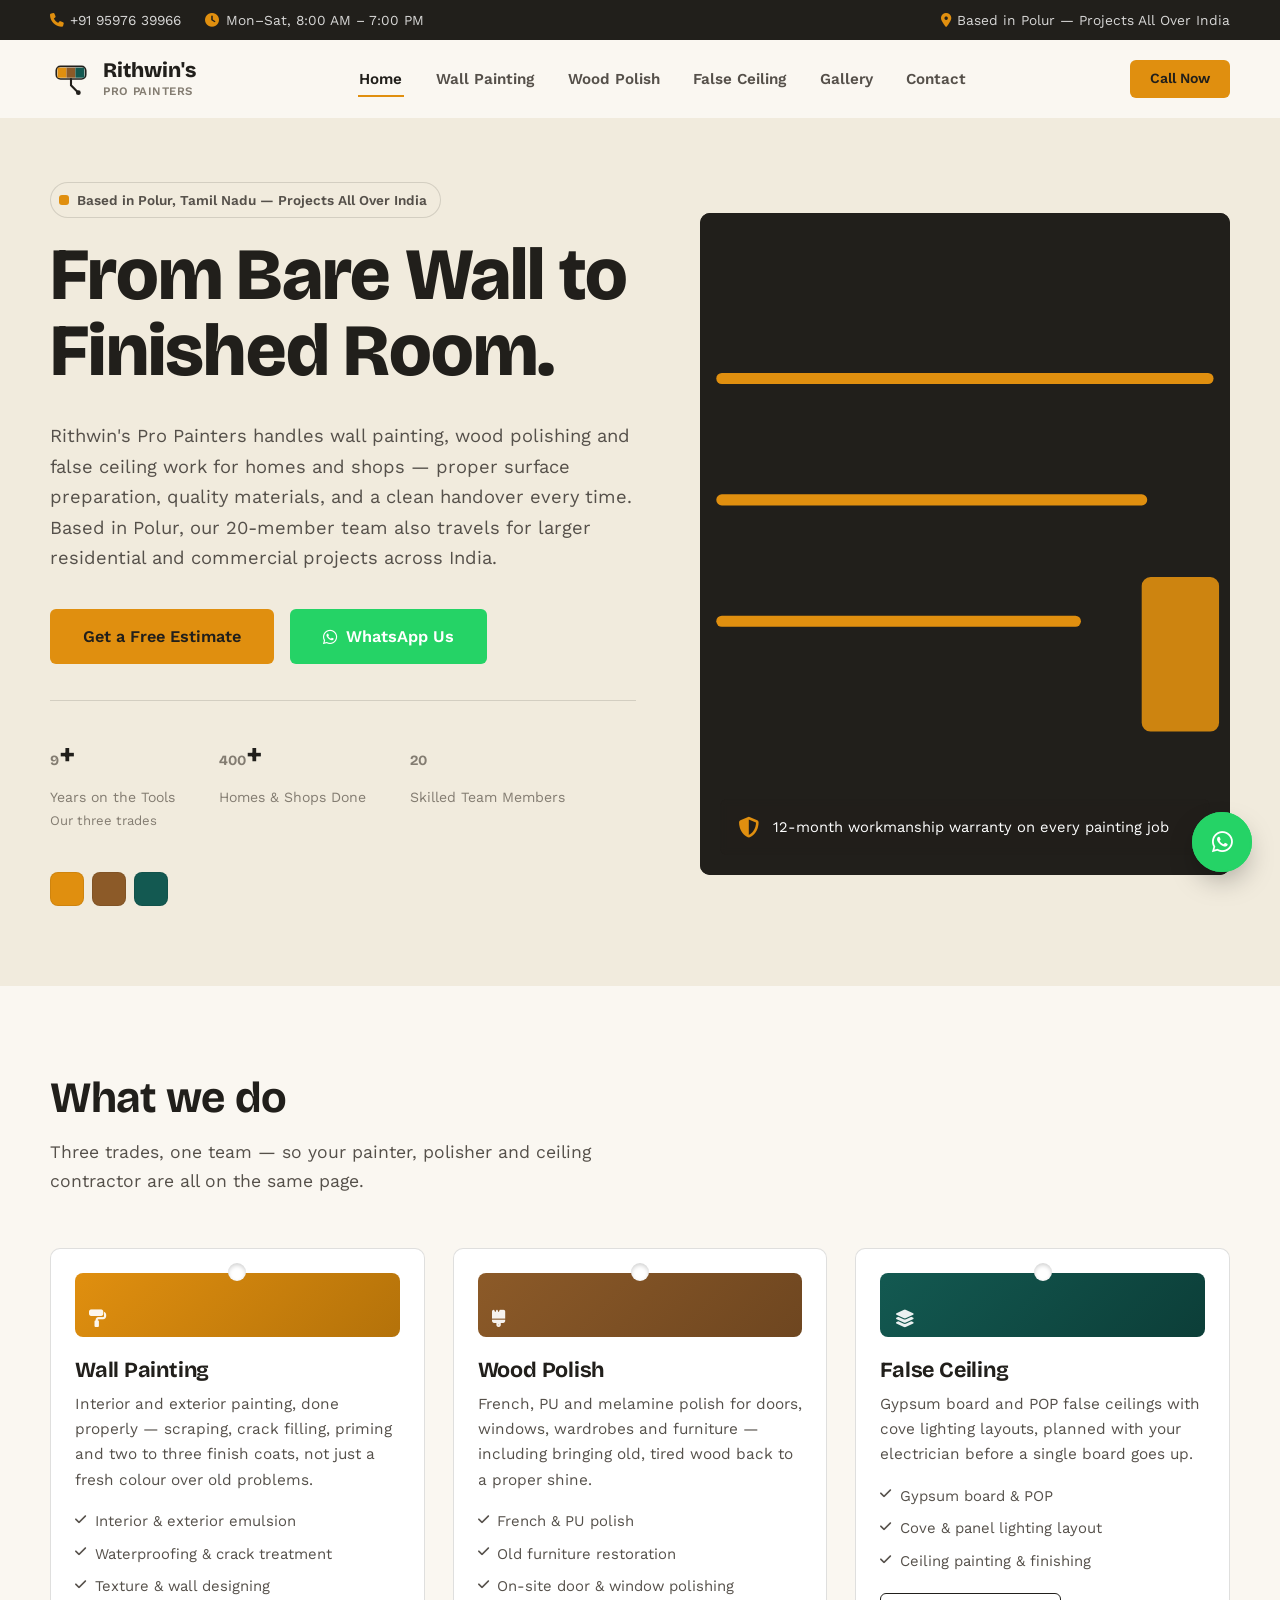
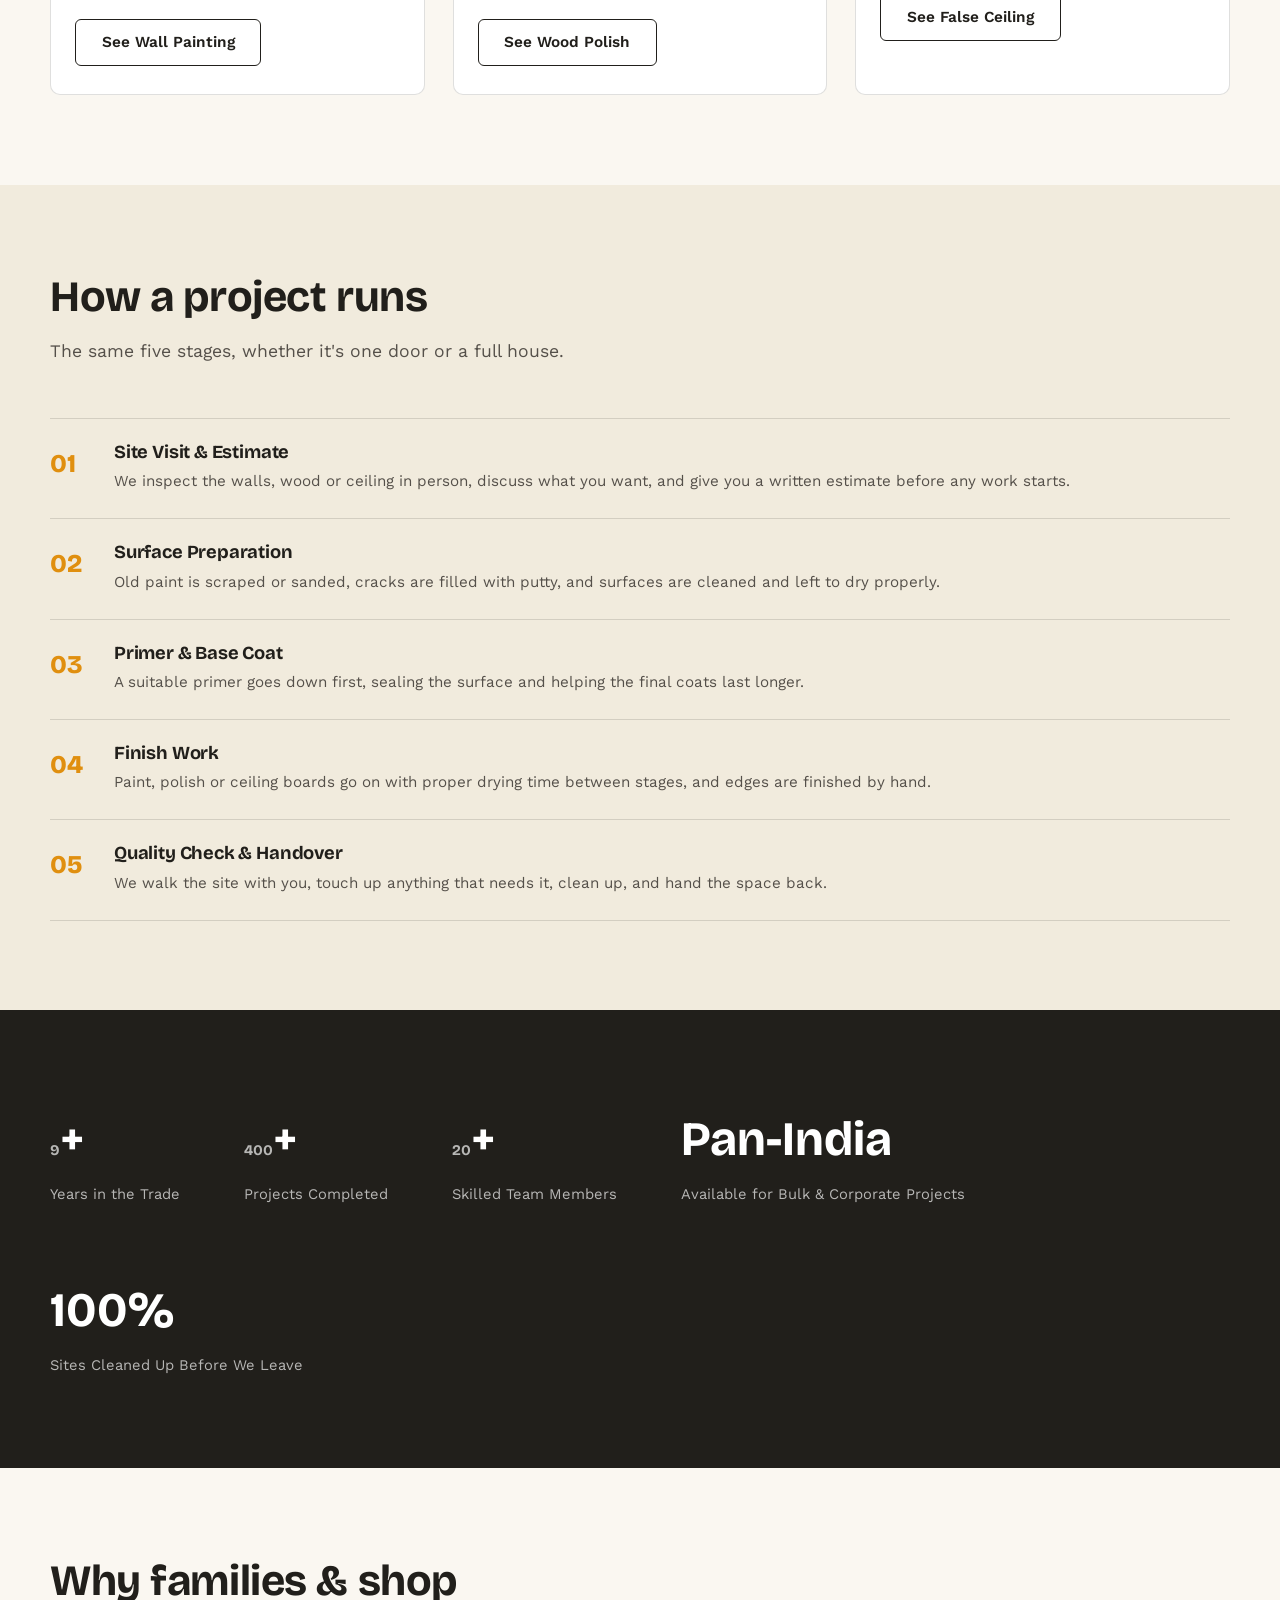
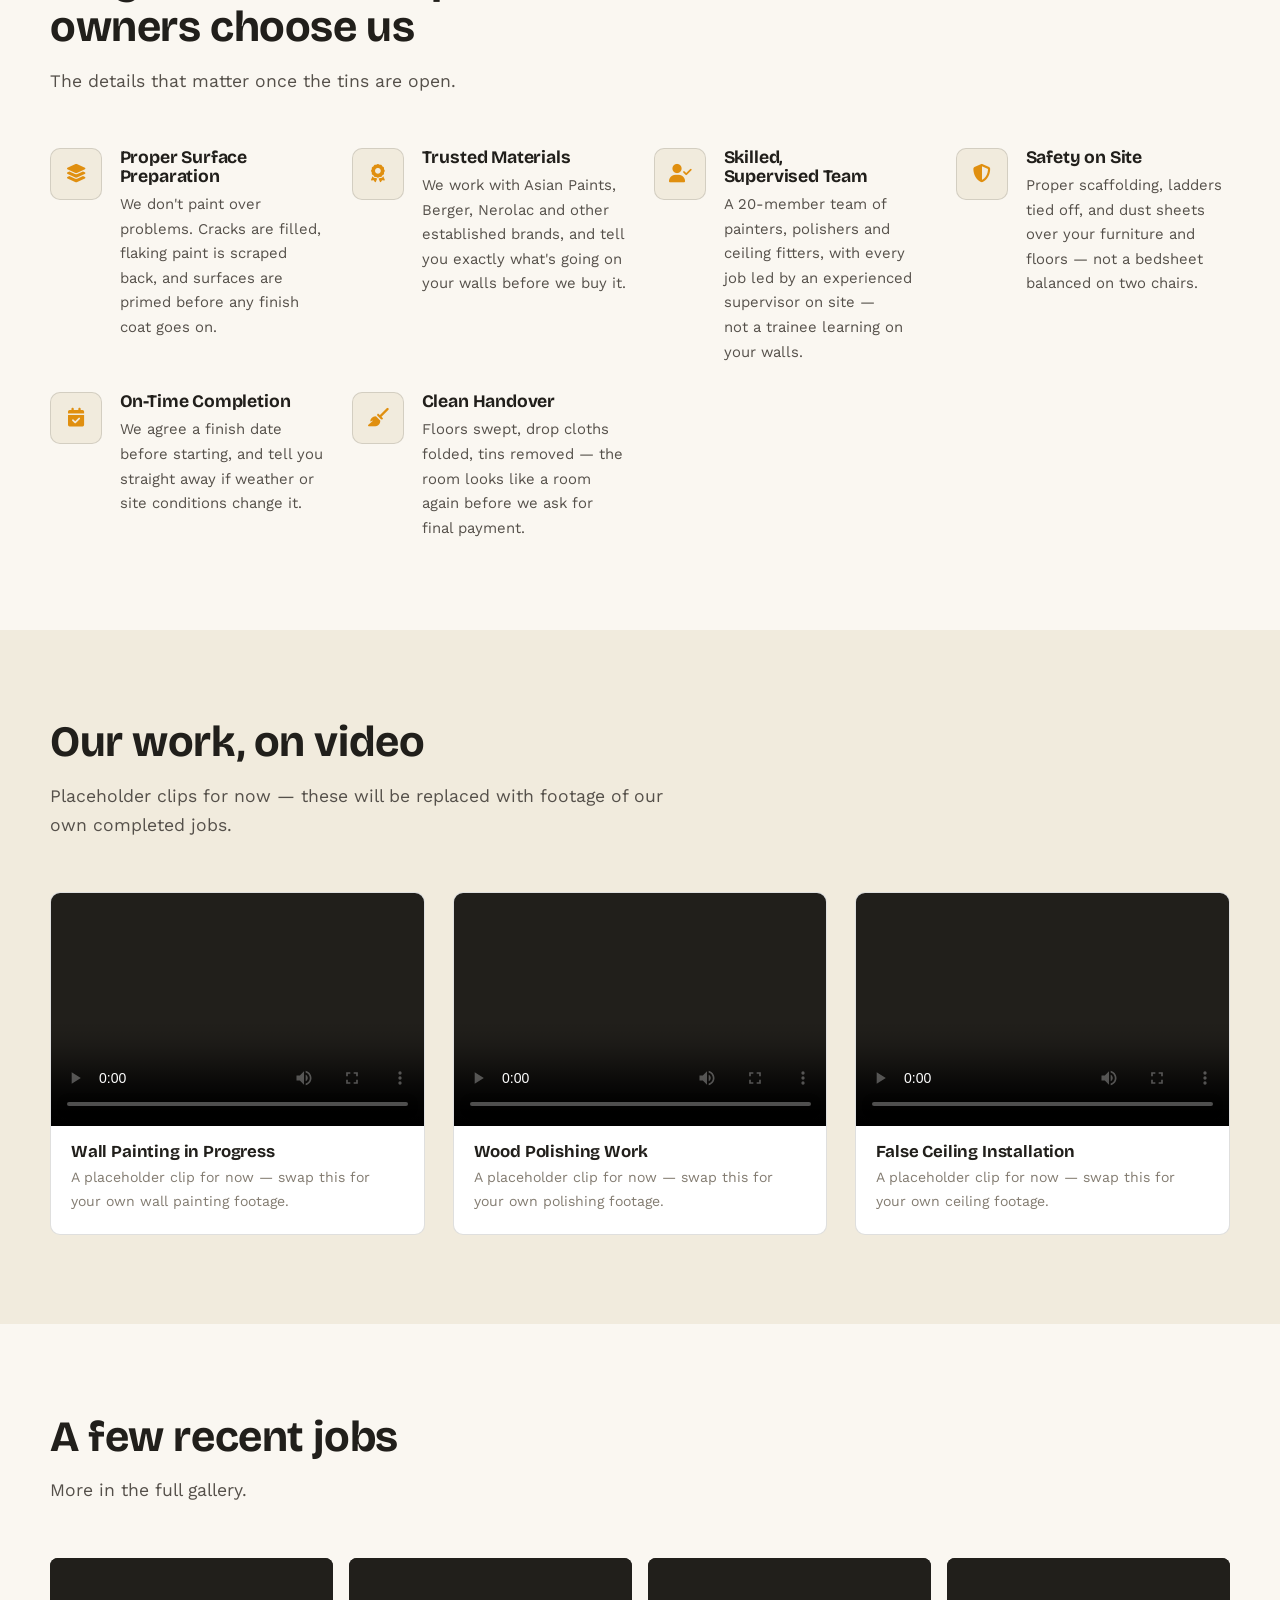
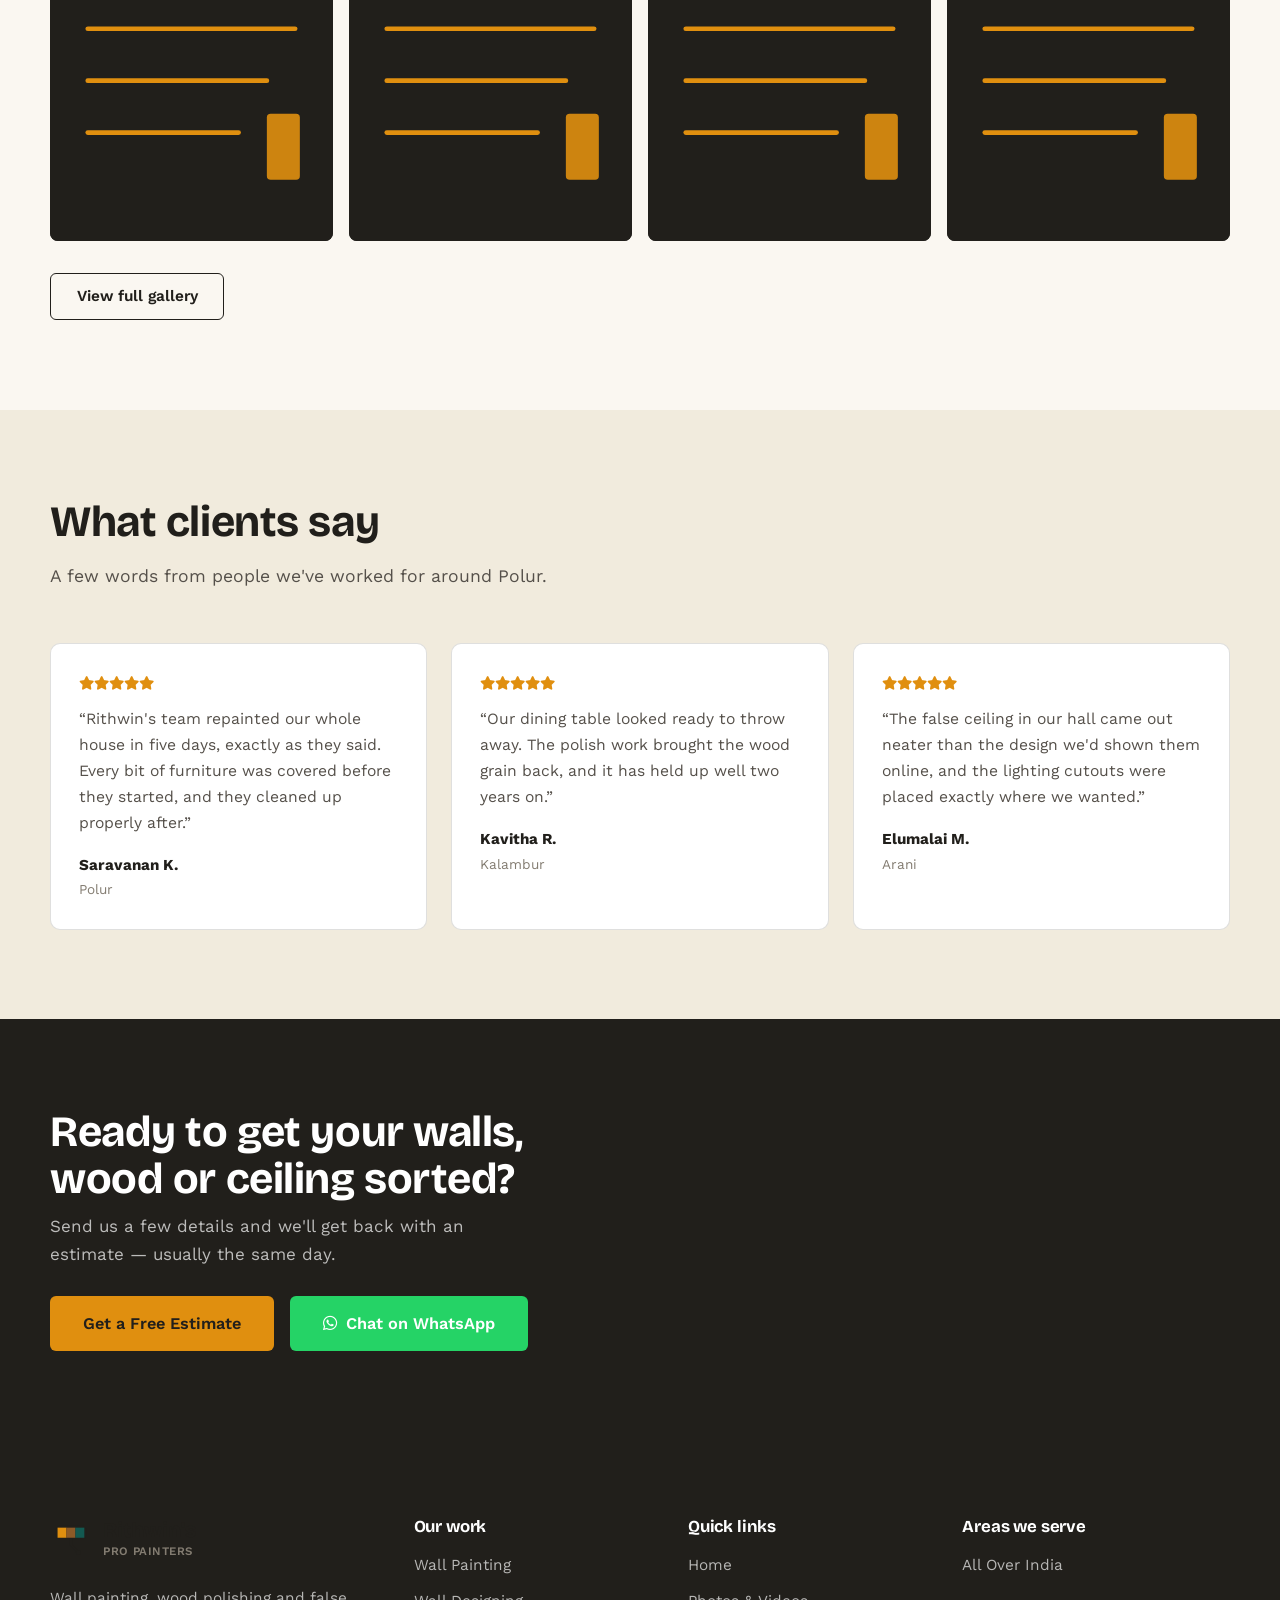
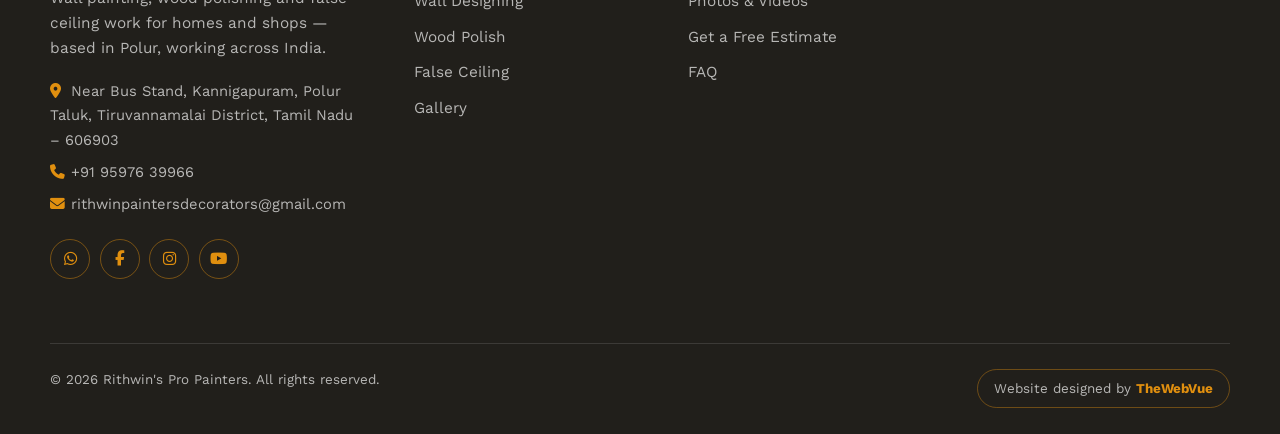
==== index.html @ fd0a6bd3 "Update index.html" ====
<!DOCTYPE html>
<html lang="en">
<head>
  <meta charset="UTF-8">
  <meta name="viewport" content="width=device-width, initial-scale=1">
  <title>Rithwin's Pro Painters | Wall Painting, Wood Polish &amp; False Ceiling</title>
  <meta name="description" content="Rithwin's Pro Painters handles wall painting, wood polishing and false ceiling work for homes and shops. Based in Polur, Tamil Nadu, with a 20-member team serving clients across India.">
  <meta name="theme-color" content="#211F1B">
  <script>(function(){try{if(sessionStorage.getItem('rppIntroPlayed')){document.documentElement.className+=' intro-skip';}}catch(e){}})();</script>
  <noscript><style>.intro-overlay{display:none!important}</style></noscript>

  <link rel="preconnect" href="https://fonts.googleapis.com">
  <link rel="preconnect" href="https://fonts.gstatic.com" crossorigin>
  <link rel="preconnect" href="https://images.unsplash.com" crossorigin>
  <link href="https://fonts.googleapis.com/css2?family=Bricolage+Grotesque:opsz,wght@12..96,400..800&family=Work+Sans:wght@400;500;600;700&display=swap" rel="stylesheet">
  <link rel="stylesheet" href="https://cdnjs.cloudflare.com/ajax/libs/font-awesome/6.5.1/css/all.min.css" crossorigin="anonymous" referrerpolicy="no-referrer">
  <link rel="stylesheet" href="style.css">
</head>
<body>
  <a class="skip-link" href="#main">Skip to content</a>

  <div class="intro-overlay" id="intro-overlay" role="presentation" aria-hidden="true">
    <button type="button" class="intro-skip-btn" id="intro-skip">Skip</button>

    <svg width="0" height="0" style="position:absolute" aria-hidden="true" focusable="false">
      <defs>
        <filter id="intro-goo">
          <feGaussianBlur in="SourceGraphic" stdDeviation="9" result="blur"/>
          <feColorMatrix in="blur" mode="matrix" values="1 0 0 0 0  0 1 0 0 0  0 0 1 0 0  0 0 0 22 -9" result="goo"/>
          <feComposite in="SourceGraphic" in2="goo" operator="atop"/>
        </filter>
      </defs>
    </svg>

    <div class="intro-stage">
      <svg class="intro-bucket" viewBox="0 0 200 220" aria-hidden="true">
        <defs>
          <linearGradient id="canGrad" x1="0" y1="0" x2="1" y2="0">
            <stop offset="0%" stop-color="#cfc7b4"/>
            <stop offset="14%" stop-color="#f6f1e4"/>
            <stop offset="38%" stop-color="#fffdf8"/>
            <stop offset="66%" stop-color="#eae3d1"/>
            <stop offset="100%" stop-color="#b9b096"/>
          </linearGradient>
          <linearGradient id="rimGrad" x1="0" y1="0" x2="0" y2="1">
            <stop offset="0%" stop-color="#fffdf8"/>
            <stop offset="100%" stop-color="#c7bea8"/>
          </linearGradient>
          <linearGradient id="bandGrad" x1="0" y1="0" x2="1" y2="0">
            <stop offset="0%" stop-color="#E08F0F"/>
            <stop offset="50%" stop-color="#8C5A28"/>
            <stop offset="100%" stop-color="#135951"/>
          </linearGradient>
        </defs>

        <ellipse class="intro-bucket-shadow" cx="100" cy="207" rx="60" ry="11" fill="rgba(20,18,14,.28)"/>

        <g class="intro-bucket-body">
          <!-- cylindrical can body -->
          <path d="M44,88 C44,84 44,82 44,80 L44,190 C44,197 68,202 100,202 C132,202 156,197 156,190 L156,80 C156,82 156,84 156,88 Z"
                fill="url(#canGrad)" stroke="#1a170f" stroke-width="4.5" stroke-linejoin="round"/>
          <!-- base ellipse for a touch of 3D at the foot -->
          <path d="M44,186 C44,193 68,198 100,198 C132,198 156,193 156,186" fill="none" stroke="#1a170f" stroke-width="2" opacity=".35"/>
          <!-- glossy highlight streak -->
          <path d="M64,96 C58,130 58,160 66,192" fill="none" stroke="rgba(255,255,255,.55)" stroke-width="10" stroke-linecap="round"/>
          <path d="M148,98 C153,132 152,160 145,190" fill="none" stroke="rgba(20,18,14,.10)" stroke-width="11" stroke-linecap="round"/>
          <!-- rim -->
          <ellipse cx="100" cy="80" rx="58" ry="15" fill="url(#rimGrad)" stroke="#1a170f" stroke-width="4.5"/>
          <!-- wire bail handle -->
          <path d="M56,74 C56,30 144,30 144,74" fill="none" stroke="#1a170f" stroke-width="4.5" stroke-linecap="round"/>
          <circle cx="56" cy="74" r="6" fill="#1a170f"/>
          <circle cx="144" cy="74" r="6" fill="#1a170f"/>
          <!-- open top with visible (mixed) paint pool -->
          <ellipse cx="100" cy="78" rx="47" ry="10.5" fill="#1c1811"/>
          <ellipse cx="100" cy="77" rx="41" ry="8.5" fill="url(#bandGrad)"/>
          <ellipse cx="86" cy="74" rx="12" ry="3" fill="rgba(255,255,255,.30)"/>
          <!-- small permanent drips already clinging to the rim, like a can that's just been used -->
          <path d="M78,90 C75,99 72,108 78,115 C84,108 81,99 78,90 Z" fill="#E08F0F" stroke="#1a170f" stroke-width="2"/>
          <path d="M129,92 C126,100 124,107 129,113 C134,107 132,100 129,92 Z" fill="#8C5A28" stroke="#1a170f" stroke-width="2"/>
        </g>
      </svg>

      <span class="intro-stream intro-stream-1" aria-hidden="true"></span>
      <span class="intro-stream intro-stream-2" aria-hidden="true"></span>
      <span class="intro-stream intro-stream-3" aria-hidden="true"></span>
    </div>

    <div class="intro-splash" aria-hidden="true">
      <span class="intro-blob intro-blob-paint"></span>
      <span class="intro-blob intro-blob-wood"></span>
      <span class="intro-blob intro-blob-ceil"></span>
    </div>

    <div class="intro-reveal" aria-hidden="true">
      <span class="intro-brand">Rithwin's Pro Painters</span>
    </div>
  </div>

  <div class="topbar">
    <div class="container topbar-inner">
      <div class="topbar-links">
        <a href="tel:+919597639966"><i class="fa-solid fa-phone" aria-hidden="true"></i>+91 95976 39966</a>
        <span><i class="fa-solid fa-clock" aria-hidden="true"></i>Mon–Sat, 8:00 AM – 7:00 PM</span>
      </div>
      <span><i class="fa-solid fa-location-dot" aria-hidden="true"></i>Based in Polur — Projects All Over India</span>
    </div>
  </div>

  <header class="site-header" id="header">
    <div class="container nav-inner">
      <a href="index.html" class="brand" aria-label="Rithwin's Pro Painters, home">
        <svg class="brand-mark" viewBox="0 0 40 40" fill="none" aria-hidden="true">
          <rect x="6" y="8" width="28" height="12" rx="4" fill="none" stroke="#211F1B" stroke-width="1.6"/>
          <rect x="7.2" y="9.2" width="8.5" height="9.6" fill="#E08F0F"/>
          <rect x="15.7" y="9.2" width="8.5" height="9.6" fill="#8C5A28"/>
          <rect x="24.2" y="9.2" width="8.5" height="9.6" fill="#135951"/>
          <path d="M20 20 L20 26 L27 33" stroke="#211F1B" stroke-width="2" stroke-linecap="round" fill="none"/>
          <circle cx="27" cy="33" r="2.3" fill="#211F1B"/>
        </svg>
        <span class="brand-text">
          <span class="brand-name">Rithwin's</span>
          <span class="brand-sub">PRO PAINTERS</span>
        </span>
      </a>

      <nav class="nav-menu" id="nav-menu" aria-label="Primary">
        <ul class="nav-links">
          <li><a class="nav-link is-active" href="index.html" aria-current="page">Home</a></li>
          <li><a class="nav-link" href="wall-painting.html">Wall Painting</a></li>
          <li><a class="nav-link" href="wood-polish.html">Wood Polish</a></li>
          <li><a class="nav-link" href="false-ceiling.html">False Ceiling</a></li>
          <li><a class="nav-link" href="gallery.html">Gallery</a></li>
          <li><a class="nav-link" href="contact.html">Contact</a></li>
        </ul>
        <a href="tel:+919597639966" class="btn btn-ochre nav-cta-mobile">Call Now</a>
      </nav>

      <div class="nav-actions">
        <a href="tel:+919597639966" class="btn btn-ochre btn-sm nav-cta">Call Now</a>
        <button class="nav-toggle" id="nav-toggle" type="button" aria-label="Open menu" aria-expanded="false" aria-controls="nav-menu">
          <span></span><span></span><span></span>
        </button>
      </div>
    </div>
  </header>
  <div class="nav-backdrop" id="nav-backdrop"></div>

  <a class="wa-float" href="https://wa.me/919597639966" target="_blank" rel="noopener" aria-label="Chat with us on WhatsApp">
    <i class="fa-brands fa-whatsapp" aria-hidden="true"></i>
  </a>

  <main id="main">
    <section class="hero" id="home">
      <div class="container hero-grid">
        <div class="hero-copy">
          <span class="eyebrow-chip"><span class="eyebrow-dot" style="background:var(--ochre)"></span>Based in Polur, Tamil Nadu — Projects All Over India</span>
          <h1 class="hero-title"><span>From Bare Wall to</span><span>Finished Room.</span></h1>
          <p class="lede">Rithwin's Pro Painters handles wall painting, wood polishing and false ceiling work for homes and shops — proper surface preparation, quality materials, and a clean handover every time. Based in Polur, our 20-member team also travels for larger residential and commercial projects across India.</p>

          <div class="hero-actions">
            <a href="contact.html" class="btn btn-ochre btn-lg">Get a Free Estimate</a>
            <a href="https://wa.me/919597639966" target="_blank" rel="noopener" class="btn btn-whatsapp btn-lg"><i class="fa-brands fa-whatsapp" aria-hidden="true"></i>WhatsApp Us</a>
          </div>

          <div class="hero-stats" id="hero-stats">
            <div class="hero-stat"><strong><span data-count="9">9</span>+</strong><span>Years on the Tools</span></div>
            <div class="hero-stat"><strong><span data-count="400">400</span>+</strong><span>Homes &amp; Shops Done</span></div>
            <div class="hero-stat"><strong><span data-count="20">20</span></strong><span>Skilled Team Members</span></div>
          </div>

          <p class="hero-swatch-label">Our three trades</p>
          <div class="swatch-strip">
            <a class="sw-paint" href="wall-painting.html" aria-label="Wall Painting"></a>
            <a class="sw-wood" href="wood-polish.html" aria-label="Wood Polish"></a>
            <a class="sw-ceil" href="false-ceiling.html" aria-label="False Ceiling"></a>
          </div>
        </div>

        <div class="hero-media">
          <img src="assets/main.jpeg" alt="A painter rolling fresh paint onto an interior wall" width="1000" height="1250" fetchpriority="high">
          <div class="hero-media-badge">
            <i class="fa-solid fa-shield-halved" aria-hidden="true"></i>
            <span>12-month workmanship warranty on every painting job</span>
          </div>
        </div>
      </div>
    </section>

    <section class="section" id="services">
      <div class="container">
        <div class="section-head">
          <h2>What we do</h2>
          <p class="lede">Three trades, one team — so your painter, polisher and ceiling contractor are all on the same page.</p>
        </div>
        <div class="swatch-cards">
          <article class="swatch-card">
            <div class="swatch-chip chip-paint"><i class="fa-solid fa-paint-roller" aria-hidden="true"></i></div>
            <div class="swatch-card-body">
              <h3>Wall Painting</h3>
              <p>Interior and exterior painting, done properly — scraping, crack filling, priming and two to three finish coats, not just a fresh colour over old problems.</p>
              <ul class="mini-list"><li><i class="fa-solid fa-check" aria-hidden="true"></i><span>Interior &amp; exterior emulsion</span></li><li><i class="fa-solid fa-check" aria-hidden="true"></i><span>Waterproofing &amp; crack treatment</span></li><li><i class="fa-solid fa-check" aria-hidden="true"></i><span>Texture &amp; wall designing</span></li></ul>
              <a href="wall-painting.html" class="btn btn-outline">See Wall Painting</a>
            </div>
          </article>
          <article class="swatch-card">
            <div class="swatch-chip chip-wood"><i class="fa-solid fa-brush" aria-hidden="true"></i></div>
            <div class="swatch-card-body">
              <h3>Wood Polish</h3>
              <p>French, PU and melamine polish for doors, windows, wardrobes and furniture — including bringing old, tired wood back to a proper shine.</p>
              <ul class="mini-list"><li><i class="fa-solid fa-check" aria-hidden="true"></i><span>French &amp; PU polish</span></li><li><i class="fa-solid fa-check" aria-hidden="true"></i><span>Old furniture restoration</span></li><li><i class="fa-solid fa-check" aria-hidden="true"></i><span>On-site door &amp; window polishing</span></li></ul>
              <a href="wood-polish.html" class="btn btn-outline">See Wood Polish</a>
            </div>
          </article>
          <article class="swatch-card">
            <div class="swatch-chip chip-ceil"><i class="fa-solid fa-layer-group" aria-hidden="true"></i></div>
            <div class="swatch-card-body">
              <h3>False Ceiling</h3>
              <p>Gypsum board and POP false ceilings with cove lighting layouts, planned with your electrician before a single board goes up.</p>
              <ul class="mini-list"><li><i class="fa-solid fa-check" aria-hidden="true"></i><span>Gypsum board &amp; POP</span></li><li><i class="fa-solid fa-check" aria-hidden="true"></i><span>Cove &amp; panel lighting layout</span></li><li><i class="fa-solid fa-check" aria-hidden="true"></i><span>Ceiling painting &amp; finishing</span></li></ul>
              <a href="false-ceiling.html" class="btn btn-outline">See False Ceiling</a>
            </div>
          </article>
        </div>
      </div>
    </section>

    <section class="section section-alt" id="process">
      <div class="container">
        <div class="section-head">
          <h2>How a project runs</h2>
          <p class="lede">The same five stages, whether it's one door or a full house.</p>
        </div>
        <div class="process-list">
          <div class="process-step">
            <div class="step-num" aria-hidden="true"></div>
            <div><h3>Site Visit &amp; Estimate</h3><p>We inspect the walls, wood or ceiling in person, discuss what you want, and give you a written estimate before any work starts.</p></div>
          </div>
          <div class="process-step">
            <div class="step-num" aria-hidden="true"></div>
            <div><h3>Surface Preparation</h3><p>Old paint is scraped or sanded, cracks are filled with putty, and surfaces are cleaned and left to dry properly.</p></div>
          </div>
          <div class="process-step">
            <div class="step-num" aria-hidden="true"></div>
            <div><h3>Primer &amp; Base Coat</h3><p>A suitable primer goes down first, sealing the surface and helping the final coats last longer.</p></div>
          </div>
          <div class="process-step">
            <div class="step-num" aria-hidden="true"></div>
            <div><h3>Finish Work</h3><p>Paint, polish or ceiling boards go on with proper drying time between stages, and edges are finished by hand.</p></div>
          </div>
          <div class="process-step">
            <div class="step-num" aria-hidden="true"></div>
            <div><h3>Quality Check &amp; Handover</h3><p>We walk the site with you, touch up anything that needs it, clean up, and hand the space back.</p></div>
          </div>
        </div>
      </div>
    </section>

    <section class="section section-dark on-dark" id="track-record">
      <div class="container">
        <div class="stat-band" id="stat-band">
          <div class="stat-block"><strong><span data-count="9">9</span>+</strong><span>Years in the Trade</span></div>
          <div class="stat-block"><strong><span data-count="400">400</span>+</strong><span>Projects Completed</span></div>
          <div class="stat-block"><strong><span data-count="20">20</span>+</strong><span>Skilled Team Members</span></div>
          <div class="stat-block"><strong>Pan-India</strong><span>Available for Bulk &amp; Corporate Projects</span></div>
          <div class="stat-block"><strong>100%</strong><span>Sites Cleaned Up Before We Leave</span></div>
        </div>
      </div>
    </section>

    <section class="section" id="why-us">
      <div class="container">
        <div class="section-head">
          <h2>Why families &amp; shop owners choose us</h2>
          <p class="lede">The details that matter once the tins are open.</p>
        </div>
        <div class="feature-grid">
          <div class="feature-item">
            <div class="feature-icon"><i class="fa-solid fa-layer-group" aria-hidden="true"></i></div>
            <div><h3>Proper Surface Preparation</h3><p>We don't paint over problems. Cracks are filled, flaking paint is scraped back, and surfaces are primed before any finish coat goes on.</p></div>
          </div>
          <div class="feature-item">
            <div class="feature-icon"><i class="fa-solid fa-award" aria-hidden="true"></i></div>
            <div><h3>Trusted Materials</h3><p>We work with Asian Paints, Berger, Nerolac and other established brands, and tell you exactly what's going on your walls before we buy it.</p></div>
          </div>
          <div class="feature-item">
            <div class="feature-icon"><i class="fa-solid fa-user-check" aria-hidden="true"></i></div>
            <div><h3>Skilled, Supervised Team</h3><p>A 20-member team of painters, polishers and ceiling fitters, with every job led by an experienced supervisor on site — not a trainee learning on your walls.</p></div>
          </div>
          <div class="feature-item">
            <div class="feature-icon"><i class="fa-solid fa-shield-halved" aria-hidden="true"></i></div>
            <div><h3>Safety on Site</h3><p>Proper scaffolding, ladders tied off, and dust sheets over your furniture and floors — not a bedsheet balanced on two chairs.</p></div>
          </div>
          <div class="feature-item">
            <div class="feature-icon"><i class="fa-solid fa-calendar-check" aria-hidden="true"></i></div>
            <div><h3>On-Time Completion</h3><p>We agree a finish date before starting, and tell you straight away if weather or site conditions change it.</p></div>
          </div>
          <div class="feature-item">
            <div class="feature-icon"><i class="fa-solid fa-broom" aria-hidden="true"></i></div>
            <div><h3>Clean Handover</h3><p>Floors swept, drop cloths folded, tins removed — the room looks like a room again before we ask for final payment.</p></div>
          </div>
        </div>
      </div>
    </section>

    <section class="section section-alt" id="videos">
      <div class="container">
        <div class="section-head">
          <h2>Our work, on video</h2>
          <p class="lede">Placeholder clips for now — these will be replaced with footage of our own completed jobs.</p>
        </div>
        <div class="video-grid">
          <div class="video-card">
            <div class="video-frame">
              <!-- TODO: replace the src below with the real Wall Painting in Progress video once it's ready -->
              <video id="v-paint" controls preload="metadata" poster="assets/p_1.jpeg">
                <source src="assets_2/vid_p_2.mp4" type="video/mp4">
                Your browser does not support embedded video. <a href="https://commondatastorage.googleapis.com/gtv-videos-bucket/sample/BigBuckBunny.mp4">Download the video</a> instead.
              </video>
            </div>
            <div class="video-card-body">
              <h3>Wall Painting in Progress</h3>
              <p>A placeholder clip for now — swap this for your own wall painting footage.</p>
            </div>
          </div>
          <div class="video-card">
            <div class="video-frame">
              <!-- TODO: replace the src below with the real Wood Polishing Work video once it's ready -->
              <video id="v-wood" controls preload="metadata" poster="assets/w_4.jpeg">
                <source src="assets_2/vid_wood.mp4" type="video/mp4">
                Your browser does not support embedded video. <a href="https://commondatastorage.googleapis.com/gtv-videos-bucket/sample/BigBuckBunny.mp4">Download the video</a> instead.
              </video>
            </div>
            <div class="video-card-body">
              <h3>Wood Polishing Work</h3>
              <p>A placeholder clip for now — swap this for your own polishing footage.</p>
            </div>
          </div>
          <div class="video-card">
            <div class="video-frame">
              <!-- TODO: replace the src below with the real False Ceiling Installation video once it's ready -->
              <video id="v-ceil" controls preload="metadata" poster="assets/s_1.jpeg">
                <source src="assets_2/vid_ceil.mp4" type="video/mp4">
                Your browser does not support embedded video. <a href="https://commondatastorage.googleapis.com/gtv-videos-bucket/sample/BigBuckBunny.mp4">Download the video</a> instead.
              </video>
            </div>
            <div class="video-card-body">
              <h3>False Ceiling Installation</h3>
              <p>A placeholder clip for now — swap this for your own ceiling footage.</p>
            </div>
          </div>
        </div>
      </div>
    </section>

    <section class="section" id="gallery-preview">
      <div class="container">
        <div class="section-head">
          <h2>A few recent jobs</h2>
          <p class="lede">More in the full gallery.</p>
        </div>
        <div style="display:grid;grid-template-columns:repeat(4,1fr);gap:1rem" class="preview-grid">
          <a class="tile-shot" href="gallery.html" style="border-radius:8px;overflow:hidden;display:block;aspect-ratio:1/1;background:#211F1B">
            <img src="assets/p_11.jpeg" alt="A painter’s hand rolling paint onto a wall" loading="lazy" style="width:100%;height:100%;object-fit:cover">
          </a>
          <a class="tile-shot" href="gallery.html" style="border-radius:8px;overflow:hidden;display:block;aspect-ratio:1/1;background:#211F1B">
            <img src="assets/s_18.jpeg" alt="Close-up of a polished wooden door handle" loading="lazy" style="width:100%;height:100%;object-fit:cover">
          </a>
          <a class="tile-shot" href="gallery.html" style="border-radius:8px;overflow:hidden;display:block;aspect-ratio:1/1;background:#211F1B">
            <img src="assets/w_2.jpeg" alt="Modern false ceiling with recessed lighting" loading="lazy" style="width:100%;height:100%;object-fit:cover">
          </a>
          <a class="tile-shot" href="gallery.html" style="border-radius:8px;overflow:hidden;display:block;aspect-ratio:1/1;background:#211F1B">
            <img src="assets/p_14.jpeg" alt="Freshly painted exterior building façades" loading="lazy" style="width:100%;height:100%;object-fit:cover">
          </a>
        </div>
        <div style="margin-top:2rem">
          <a href="gallery.html" class="btn btn-outline">View full gallery</a>
        </div>
      </div>
    </section>

    <section class="section section-alt" id="testimonials">
      <div class="container">
        <div class="section-head">
          <h2>What clients say</h2>
          <p class="lede">A few words from people we've worked for around Polur.</p>
        </div>
        <div class="testimonial-grid">
          <div class="testimonial-card">
            <span class="testimonial-mark" aria-hidden="true"></span>
            <div class="stars" aria-label="Rated 5 out of 5"><i class="fa-solid fa-star" aria-hidden="true"></i><i class="fa-solid fa-star" aria-hidden="true"></i><i class="fa-solid fa-star" aria-hidden="true"></i><i class="fa-solid fa-star" aria-hidden="true"></i><i class="fa-solid fa-star" aria-hidden="true"></i></div>
            <p>&ldquo;Rithwin's team repainted our whole house in five days, exactly as they said. Every bit of furniture was covered before they started, and they cleaned up properly after.&rdquo;</p>
            <div class="testimonial-name">Saravanan K.</div>
            <div class="testimonial-loc">Polur</div>
          </div>
          <div class="testimonial-card">
            <span class="testimonial-mark" aria-hidden="true"></span>
            <div class="stars" aria-label="Rated 5 out of 5"><i class="fa-solid fa-star" aria-hidden="true"></i><i class="fa-solid fa-star" aria-hidden="true"></i><i class="fa-solid fa-star" aria-hidden="true"></i><i class="fa-solid fa-star" aria-hidden="true"></i><i class="fa-solid fa-star" aria-hidden="true"></i></div>
            <p>&ldquo;Our dining table looked ready to throw away. The polish work brought the wood grain back, and it has held up well two years on.&rdquo;</p>
            <div class="testimonial-name">Kavitha R.</div>
            <div class="testimonial-loc">Kalambur</div>
          </div>
          <div class="testimonial-card">
            <span class="testimonial-mark" aria-hidden="true"></span>
            <div class="stars" aria-label="Rated 5 out of 5"><i class="fa-solid fa-star" aria-hidden="true"></i><i class="fa-solid fa-star" aria-hidden="true"></i><i class="fa-solid fa-star" aria-hidden="true"></i><i class="fa-solid fa-star" aria-hidden="true"></i><i class="fa-solid fa-star" aria-hidden="true"></i></div>
            <p>&ldquo;The false ceiling in our hall came out neater than the design we'd shown them online, and the lighting cutouts were placed exactly where we wanted.&rdquo;</p>
            <div class="testimonial-name">Elumalai M.</div>
            <div class="testimonial-loc">Arani</div>
          </div>
        </div>
      </div>
    </section>

    <section class="section cta-band" aria-label="Enquire">
      <div class="container cta-inner">
        <div>
          <h2>Ready to get your walls, wood or ceiling sorted?</h2>
          <p>Send us a few details and we'll get back with an estimate — usually the same day.</p>
        </div>
        <div class="cta-actions">
          <a href="contact.html" class="btn btn-ochre btn-lg">Get a Free Estimate</a>
          <a href="https://wa.me/919597639966" target="_blank" rel="noopener" class="btn btn-whatsapp btn-lg"><i class="fa-brands fa-whatsapp" aria-hidden="true"></i>Chat on WhatsApp</a>
        </div>
      </div>
    </section>

  </main>

  <footer class="site-footer">
    <div class="container">
      <div class="footer-grid">
        <div class="footer-about">
          <a href="index.html" class="brand" aria-label="Rithwin's Pro Painters, home">
            <svg class="brand-mark" viewBox="0 0 40 40" fill="none" aria-hidden="true">
          <rect x="6" y="8" width="28" height="12" rx="4" fill="none" stroke="#211F1B" stroke-width="1.6"/>
          <rect x="7.2" y="9.2" width="8.5" height="9.6" fill="#E08F0F"/>
          <rect x="15.7" y="9.2" width="8.5" height="9.6" fill="#8C5A28"/>
          <rect x="24.2" y="9.2" width="8.5" height="9.6" fill="#135951"/>
          <path d="M20 20 L20 26 L27 33" stroke="#211F1B" stroke-width="2" stroke-linecap="round" fill="none"/>
          <circle cx="27" cy="33" r="2.3" fill="#211F1B"/>
        </svg>
            <span class="brand-text"><span class="brand-name">Rithwin's</span><span class="brand-sub">PRO PAINTERS</span></span>
          </a>
          <p>Wall painting, wood polishing and false ceiling work for homes and shops — based in Polur, working across India.</p>
          <div class="footer-address">
            <span><i class="fa-solid fa-location-dot" aria-hidden="true"></i>Near Bus Stand, Kannigapuram, Polur Taluk, Tiruvannamalai District, Tamil Nadu – 606903</span>
            <span><i class="fa-solid fa-phone" aria-hidden="true"></i><a href="tel:+919597639966">+91 95976 39966</a></span>
            <span><i class="fa-solid fa-envelope" aria-hidden="true"></i><a href="mailto:rithwinpaintersdecorators@gmail.com">rithwinpaintersdecorators@gmail.com</a></span>
          </div>
          <div class="socials">
            <a href="https://wa.me/919597639966" target="_blank" rel="noopener" aria-label="WhatsApp"><i class="fa-brands fa-whatsapp"></i></a>
            <a href="#" aria-label="Facebook"><i class="fa-brands fa-facebook-f"></i></a>
            <a href="#" aria-label="Instagram"><i class="fa-brands fa-instagram"></i></a>
            <a href="#" aria-label="YouTube"><i class="fa-brands fa-youtube"></i></a>
          </div>
        </div>

        <div>
          <h4>Our work</h4>
          <ul class="footer-links">
            <li><a href="wall-painting.html">Wall Painting</a></li>
            <li><a href="wall-painting.html#wall-designing">Wall Designing</a></li>
            <li><a href="wood-polish.html">Wood Polish</a></li>
            <li><a href="false-ceiling.html">False Ceiling</a></li>
            <li><a href="gallery.html">Gallery</a></li>
          </ul>
        </div>

        <div>
          <h4>Quick links</h4>
          <ul class="footer-links">
            <li><a href="index.html">Home</a></li>
            <li><a href="gallery.html">Photos &amp; Videos</a></li>
            <li><a href="contact.html">Get a Free Estimate</a></li>
            <li><a href="contact.html#faq">FAQ</a></li>
          </ul>
        </div>

        <div>
          <h4>Areas we serve</h4>
          <ul class="footer-links">
            <li><a href="contact.html">All Over India</a></li>
          </ul>
        </div>
      </div>

      <div class="footer-bottom">
        <span>&copy; <span id="year">2026</span> Rithwin's Pro Painters. All rights reserved.</span>
        <!-- Designer credit: replace href="#" with the TheWebVue website address -->
        <p class="credit">Website designed by <a href="#" rel="noopener">TheWebVue</a></p>
      </div>
    </div>
  </footer>

  <script src="main.js" defer></script>
</body>
</html>
---- style.css ----
/* =========================================================
   Rithwin's Pro Painters — shared stylesheet
   ========================================================= */

/* =========================================================
   1. VARIABLES
========================================================= */
:root {
  /* Neutrals — a primed-wall canvas, not pure black/white */
  --canvas:      #FAF7F1;
  --canvas-dim:  #F1EBDD;
  --ink:         #211F1B;
  --ink-soft:    #55504A;
  --ink-faint:   #837C71;
  --white:       #FFFFFF;
  --line:        rgba(33, 31, 27, .14);
  --line-dark:   rgba(255, 255, 255, .16);

  /* The three service colors — one per page, used as literal paint chips */
  --ochre:       #E08F0F;   /* Wall Painting */
  --ochre-deep:  #B4720A;
  --wood:        #8C5A28;   /* Wood Polish */
  --wood-deep:   #6E4620;
  --petrol:      #135951;   /* False Ceiling */
  --petrol-deep: #0C3E38;

  --danger:      #B3261E;
  --whatsapp:    #25D366;

  --font-display: 'Bricolage Grotesque', 'Arial Black', sans-serif;
  --font-body: 'Work Sans', system-ui, -apple-system, 'Segoe UI', Roboto, sans-serif;

  --container: 1180px;
  --gutter: clamp(1.25rem, 4vw, 2.5rem);
  --section-y: clamp(3.75rem, 7vw, 6rem);
  --header-h: 76px;
  --topbar-h: 40px;
  --radius: 10px;
  --ease: cubic-bezier(.22, .61, .36, 1);
}

/* =========================================================
   2. RESET
========================================================= */
*, *::before, *::after { box-sizing: border-box; }
html { scroll-behavior: smooth; -webkit-text-size-adjust: 100%; }
body {
  margin: 0;
  font-family: var(--font-body);
  font-size: 1.0625rem;
  line-height: 1.65;
  color: var(--ink-soft);
  background: var(--canvas);
  -webkit-font-smoothing: antialiased;
  text-rendering: optimizeLegibility;
}
img, svg, video { display: block; max-width: 100%; }
a { color: inherit; text-decoration: none; }
ul { margin: 0; padding: 0; list-style: none; }
h1, h2, h3, h4, p, figure { margin: 0; }
button, input, select, textarea { font: inherit; color: inherit; }
button { cursor: pointer; background: none; border: 0; }
[hidden] { display: none !important; }
.no-scroll { overflow: hidden; }

:focus-visible { outline: 2px solid var(--ochre); outline-offset: 3px; }

.skip-link {
  position: absolute; left: 1rem; top: -4rem; z-index: 300;
  background: var(--ochre); color: var(--ink);
  padding: .6rem 1rem; border-radius: 4px; font-weight: 600;
  transition: top .2s;
}
.skip-link:focus { top: 1rem; }

/* =========================================================
   3. TYPOGRAPHY
========================================================= */
h1, h2, h3, h4 {
  font-family: var(--font-display);
  font-weight: 700;
  line-height: 1.08;
  letter-spacing: -.01em;
  color: var(--ink);
  text-wrap: balance;
}
h1 { font-size: clamp(2.4rem, 6vw, 4.6rem); font-weight: 800; line-height: 1.03; }
h2 { font-size: clamp(1.8rem, 3.6vw, 2.7rem); }
h3 { font-size: 1.35rem; }
p { text-wrap: pretty; }
.lede { font-size: 1.1rem; color: var(--ink-soft); max-width: 56ch; }

.on-dark { color: rgba(255, 255, 255, .78); }
.on-dark h1, .on-dark h2, .on-dark h3 { color: var(--white); }
.on-dark .lede { color: rgba(255, 255, 255, .74); }

/* =========================================================
   4. LAYOUT
========================================================= */
.container { width: min(100% - 2 * var(--gutter), var(--container)); margin-inline: auto; }
.section { padding-block: var(--section-y); overflow-x: clip; }
.section-alt { background: var(--canvas-dim); }
.section-dark { background: var(--ink); }

.section-head { max-width: 42rem; margin-bottom: clamp(2rem, 4.5vw, 3.25rem); }
.eyebrow-chip {
  display: inline-flex; align-items: center; gap: .5rem;
  padding: .35rem .8rem .35rem .5rem; border-radius: 999px;
  background: var(--canvas-dim); border: 1px solid var(--line);
  font-size: .85rem; font-weight: 600; color: var(--ink-soft);
  margin-bottom: 1rem;
}
.on-dark .eyebrow-chip { background: rgba(255, 255, 255, .08); border-color: rgba(255, 255, 255, .2); color: rgba(255, 255, 255, .82); }
.eyebrow-dot { width: 10px; height: 10px; border-radius: 3px; flex: none; }
.section-head .lede { margin-top: 1rem; }

/* Swatch strip — the recurring structural device: one chip per real service */
.swatch-strip { display: flex; gap: .5rem; }
.swatch-strip a, .swatch-strip span {
  width: 34px; height: 34px; border-radius: 8px;
  box-shadow: inset 0 0 0 1px rgba(0, 0, 0, .08);
  transition: transform .3s var(--ease);
}
.swatch-strip a:hover { transform: translateY(-4px); }
.swatch-strip .sw-paint { background: var(--ochre); }
.swatch-strip .sw-wood  { background: var(--wood); }
.swatch-strip .sw-ceil  { background: var(--petrol); }

/* =========================================================
   5. COMPONENTS
========================================================= */

/* ---------- Buttons ---------- */
.btn {
  display: inline-flex; align-items: center; justify-content: center; gap: .55rem;
  padding: .85rem 1.6rem; border-radius: 6px; border: 1px solid transparent;
  font-size: .96rem; font-weight: 600; line-height: 1.2; font-family: var(--font-body);
  transition: transform .3s var(--ease), box-shadow .3s var(--ease), background-color .25s, color .25s, border-color .25s;
}
.btn-lg { padding: 1.05rem 2rem; font-size: 1.02rem; }
.btn-sm { padding: .6rem 1.2rem; font-size: .88rem; }

.btn-ochre { background: var(--ochre); color: var(--ink); }
.btn-ochre:hover { background: var(--ochre-deep); transform: translateY(-2px); box-shadow: 0 14px 28px -12px rgba(224, 143, 15, .55); }

.btn-ink { background: var(--ink); color: var(--white); }
.btn-ink:hover { background: #363129; transform: translateY(-2px); box-shadow: 0 14px 28px -14px rgba(33, 31, 27, .6); }

.btn-outline { border-color: var(--ink); color: var(--ink); }
.btn-outline:hover { background: var(--ink); color: var(--white); transform: translateY(-2px); }

.btn-ghost-light { border-color: rgba(255, 255, 255, .55); color: var(--white); }
.btn-ghost-light:hover { background: var(--white); color: var(--ink); border-color: var(--white); transform: translateY(-2px); }

.btn-whatsapp { background: var(--whatsapp); color: var(--white); }
.btn-whatsapp:hover { background: #1EBE59; transform: translateY(-2px); box-shadow: 0 14px 26px -14px rgba(37, 211, 102, .6); }

/* ---------- Top utility bar ---------- */
.topbar {
  background: var(--ink); color: rgba(255, 255, 255, .82);
  font-size: .86rem;
}
.topbar-inner {
  display: flex; align-items: center; justify-content: space-between; gap: 1.5rem;
  height: var(--topbar-h);
}
.topbar-links { display: flex; align-items: center; gap: 1.5rem; }
.topbar a:hover { color: var(--ochre); }
.topbar i { margin-right: .4rem; color: var(--ochre); }

/* ---------- Header / navigation ---------- */
.site-header {
  position: sticky; top: 0; z-index: 100;
  background: var(--canvas);
  border-bottom: 1px solid transparent;
  transition: box-shadow .35s var(--ease), border-color .35s;
}
.site-header.is-scrolled { box-shadow: 0 8px 24px rgba(33, 31, 27, .1); border-color: var(--line); }

.nav-inner {
  display: flex; align-items: center; justify-content: space-between; gap: 1.5rem;
  padding-block: 1.1rem;
}
.brand { display: inline-flex; align-items: center; gap: .7rem; }
.brand-mark { width: 42px; height: 42px; flex: none; }
.brand-text { display: flex; flex-direction: column; line-height: 1.05; }
.brand-name { font-family: var(--font-display); font-size: 1.3rem; font-weight: 800; color: var(--ink); }
.brand-sub { margin-top: .2rem; font-size: .72rem; font-weight: 600; letter-spacing: .04em; color: var(--ink-faint); }

.nav-links { display: flex; align-items: center; gap: clamp(1.1rem, 2.4vw, 1.9rem); }
.nav-link {
  position: relative; padding: .4rem .1rem; font-size: .95rem; font-weight: 600; color: var(--ink-soft);
  transition: color .25s;
}
.nav-link::after {
  content: ""; position: absolute; left: 0; right: 0; bottom: -.15rem; height: 2px;
  background: var(--ochre); transform: scaleX(0); transform-origin: left; transition: transform .3s var(--ease);
}
.nav-link:hover, .nav-link.is-active { color: var(--ink); }
.nav-link:hover::after, .nav-link.is-active::after { transform: scaleX(1); }

.nav-actions { display: flex; align-items: center; gap: .75rem; }
.nav-cta-mobile { display: none; }

.nav-toggle {
  display: none; width: 44px; height: 44px; padding: 0;
  border: 1px solid var(--line); border-radius: 8px; position: relative;
}
.nav-toggle span {
  position: absolute; left: 12px; right: 12px; height: 2px; background: var(--ink);
  transition: transform .35s var(--ease), opacity .2s, top .35s var(--ease);
}
.nav-toggle span:nth-child(1) { top: 15px; }
.nav-toggle span:nth-child(2) { top: 21px; }
.nav-toggle span:nth-child(3) { top: 27px; }
.menu-open .nav-toggle span:nth-child(1) { top: 21px; transform: rotate(45deg); }
.menu-open .nav-toggle span:nth-child(2) { opacity: 0; }
.menu-open .nav-toggle span:nth-child(3) { top: 21px; transform: rotate(-45deg); }

.nav-backdrop {
  position: fixed; inset: 0; z-index: 90; background: rgba(33, 31, 27, .5);
  opacity: 0; visibility: hidden; transition: opacity .4s, visibility .4s;
}
.nav-backdrop.is-visible { opacity: 1; visibility: visible; }

/* ---------- Intro / preloader animation (paint bucket pour) ----------
   Plays once per browser session, on whichever page is opened first.
   html.intro-skip (set by an inline script in <head>, before this
   stylesheet or the overlay markup even paint) hides it instantly on
   every page after that, with no flash.

   Sequence: a big, shaded paint bucket tips over -> three brand-colour
   streams pour from it -> the streams land and burst into three gooey
   blobs that merge and swell to swallow the screen -> the brand name
   wipes on, brush-stroke style, over the mixed colour -> the whole
   overlay dissolves to reveal the site. */
.intro-overlay {
  position: fixed; inset: 0; z-index: 500;
  background: var(--canvas-dim); overflow: hidden;
}
html.intro-skip .intro-overlay { display: none !important; }

.intro-skip-btn {
  position: absolute; right: 1.5rem; bottom: 1.5rem; z-index: 6;
  padding: .5rem 1.1rem; border: 1px solid var(--line); border-radius: 999px;
  font-size: .82rem; font-weight: 600; color: var(--ink-soft); background: rgba(255, 255, 255, .75);
  opacity: 0; animation: intro-skip-in .4s ease .9s forwards;
}
.intro-skip-btn:hover { color: var(--ink); border-color: var(--ochre-deep); }
@keyframes intro-skip-in { to { opacity: 1; } }

/* -- Bucket stage -- */
.intro-stage {
  position: absolute; left: 50%; top: 12vh; z-index: 2;
  width: clamp(210px, 27vw, 340px); height: clamp(230px, 29vw, 370px);
  transform: translateX(-50%) translateY(14px) scale(.92); opacity: 0;
}
.intro-overlay.is-enter .intro-stage,
.intro-overlay.is-tip .intro-stage { animation: intro-stage-in .5s var(--ease) forwards; }
@keyframes intro-stage-in { to { opacity: 1; transform: translateX(-50%) translateY(0) scale(1); } }
/* fill-mode "both" + an explicit "from" keeps the stage visible (opacity 1,
   settled position) through the .15s delay -- without "both" here, this
   later (equal-specificity) rule would win the cascade the instant
   is-splash is added and the stage would snap invisible immediately,
   before its own fade-out even starts. */
.intro-overlay.is-splash .intro-stage { animation: intro-stage-out .55s ease-in .15s both; }
@keyframes intro-stage-out {
  from { opacity: 1; transform: translateX(-50%) translateY(0) scale(1); }
  to   { opacity: 0; transform: translateX(-50%) translateY(-6px) scale(1.03); }
}

.intro-bucket { position: absolute; inset: 0; width: 100%; height: 100%; overflow: visible; }
.intro-bucket-shadow { transform-origin: 50% 50%; }
.intro-bucket-body { transform-box: fill-box; transform-origin: 50% 100%; }
/* The can now stays upright the whole time (matching a real paint-can photo
   overflowing at the rim) instead of tipping over -- a bottom-anchored
   squash-and-stretch "thump" reads as it settling into place, rather than
   the earlier full rotation, which pulled the pour point away from the
   fixed drips below and looked disconnected. */
.intro-overlay.is-tip .intro-bucket-body,
.intro-overlay.is-splash .intro-bucket-body { animation: intro-bucket-settle .6s cubic-bezier(.34, 1.56, .64, 1) .05s both; }
@keyframes intro-bucket-settle {
  0%   { transform: scale(1, 1); }
  40%  { transform: scale(1.05, .93); }
  70%  { transform: scale(.97, 1.04); }
  100% { transform: scale(1, 1); }
}
.intro-overlay.is-tip .intro-bucket-shadow,
.intro-overlay.is-splash .intro-bucket-shadow { animation: intro-shadow-pulse .6s cubic-bezier(.34, 1.56, .64, 1) .05s both; }
@keyframes intro-shadow-pulse {
  0%   { transform: scale(1); }
  40%  { transform: scale(1.1, .88); }
  100% { transform: scale(1); }
}

/* -- Three streams overflowing the rim and running down the can's front,
   into the puddle below -- the can no longer tips, so these sit at fixed
   points across the rim's front edge (cx=100,rx=58 in the 200x220
   viewBox), same spot the two permanent drip accents hang from. */
.intro-stream {
  position: absolute; top: 33%; width: 12px; height: 0; border-radius: 3px 3px 50% 50% / 3px 3px 65% 65%;
  opacity: 0; filter: drop-shadow(0 2px 2px rgba(0, 0, 0, .12));
}
.intro-stream-1 { left: 35%; background: linear-gradient(180deg, var(--ochre), var(--ochre-deep)); }
.intro-stream-2 { left: 50%; background: linear-gradient(180deg, var(--wood), var(--wood-deep)); }
.intro-stream-3 { left: 65%; background: linear-gradient(180deg, var(--petrol), var(--petrol-deep)); }
.intro-overlay.is-tip .intro-stream,
.intro-overlay.is-splash .intro-stream { animation-name: intro-stream-grow; animation-duration: .6s; animation-timing-function: ease-in; animation-fill-mode: forwards; }
.intro-overlay.is-tip .intro-stream-1, .intro-overlay.is-splash .intro-stream-1 { animation-delay: .28s; }
.intro-overlay.is-tip .intro-stream-2, .intro-overlay.is-splash .intro-stream-2 { animation-delay: .36s; }
.intro-overlay.is-tip .intro-stream-3, .intro-overlay.is-splash .intro-stream-3 { animation-delay: .44s; }
@keyframes intro-stream-grow {
  0%   { height: 0; opacity: 0; }
  8%   { opacity: 1; }
  100% { height: 44vh; opacity: 1; }
}

/* -- Splash: three gooey blobs that merge and swell to cover the screen -- */
.intro-splash {
  position: absolute; left: 50%; top: 64vh; z-index: 1;
  width: 1px; height: 1px;
  filter: url(#intro-goo);
}
.intro-blob {
  position: absolute; top: 0; border-radius: 50%;
  width: 30vmin; height: 30vmin; transform: translate(-50%, -50%) scale(0);
}
/* Each blob is fully opaque and stacks in paint order (paint -> wood -> ceil),
   so as they swell, colours genuinely swallow one another the way wet paint
   does when poured in sequence, settling into a single flat petrol backdrop
   once the last (biggest, on-top) colour has covered the screen -- a clean
   brand-colour stage for the wipe-on brand name, rather than a mix-blend
   result, which (tried and rejected) crushes three saturated colours down
   to a muddy near-black once they fully overlap. */
.intro-blob-paint { left: -9vmin; background: var(--ochre); mix-blend-mode: multiply; }
.intro-blob-wood  { left: 6vmin;  background: var(--wood); mix-blend-mode: multiply; }
.intro-blob-ceil  { left: 21vmin; background: var(--petrol); } /* normal blend: cleanly covers the mix once fully grown */
.intro-overlay.is-splash .intro-blob { animation-name: intro-blob-grow; animation-duration: 1.1s; animation-timing-function: cubic-bezier(.36, 0, .3, 1); animation-fill-mode: forwards; }
.intro-overlay.is-splash .intro-blob-paint { animation-delay: 0s; }
.intro-overlay.is-splash .intro-blob-wood  { animation-delay: .1s; }
.intro-overlay.is-splash .intro-blob-ceil  { animation-delay: .2s; }
@keyframes intro-blob-grow {
  0%   { transform: translate(-50%, -50%) scale(0); }
  22%  { transform: translate(-50%, -50%) scale(1); }
  100% { transform: translate(-50%, -50%) scale(16); }
}

/* -- Brand name, wiped on like a roller stroke over the mixed colour -- */
.intro-reveal {
  position: fixed; inset: 0; z-index: 4;
  display: flex; align-items: center; justify-content: center; padding-inline: 1.5rem;
}
.intro-brand {
  font-family: var(--font-display); font-weight: 800; color: var(--white);
  font-size: clamp(1.7rem, 5.6vw, 3.4rem); letter-spacing: -.01em; text-align: center;
  text-shadow: 0 10px 30px rgba(0, 0, 0, .22);
  clip-path: inset(0 100% 0 0);
}
.intro-overlay.is-reveal .intro-brand { animation: intro-brand-wipe .85s cubic-bezier(.65, 0, .35, 1) forwards; }
@keyframes intro-brand-wipe { to { clip-path: inset(0 0 0 0); } }

/* -- Exit: the whole overlay dissolves away -- */
.intro-overlay.is-exit { animation: intro-exit .55s ease-in forwards; }
@keyframes intro-exit { to { opacity: 0; } }

.intro-overlay.is-skip { transition: opacity .35s ease; opacity: 0; }
.intro-overlay.is-skip * { animation: none !important; }

@media (prefers-reduced-motion: reduce) {
  .intro-overlay { display: none !important; }
}

/* ---------- WhatsApp floating button ---------- */
.wa-float {
  position: fixed; right: clamp(1rem, 3vw, 1.75rem); bottom: clamp(1rem, 3vw, 1.75rem); z-index: 120;
  width: 60px; height: 60px; border-radius: 50%;
  display: grid; place-items: center; background: var(--whatsapp); color: var(--white);
  font-size: 1.5rem; box-shadow: 0 12px 30px -8px rgba(0, 0, 0, .4);
  transition: transform .3s var(--ease);
}
.wa-float::before {
  content: ""; position: absolute; inset: 0; border-radius: 50%;
  border: 2px solid var(--whatsapp); animation: wa-pulse 2.4s ease-out infinite;
}
.wa-float:hover { transform: scale(1.08); }
@keyframes wa-pulse {
  0%   { transform: scale(1); opacity: .7; }
  100% { transform: scale(1.55); opacity: 0; }
}

/* ---------- Hero ---------- */
.hero {
  position: relative; overflow: hidden;
  padding-block: clamp(2.5rem, 6vw, 4rem) clamp(3rem, 7vw, 5rem);
  background: var(--canvas-dim);
}
.hero-grid {
  display: grid; grid-template-columns: 1.05fr .95fr; gap: clamp(2rem, 5vw, 4rem); align-items: center;
}
.hero-copy .eyebrow-chip { margin-bottom: 1.25rem; }

.hero-title { position: relative; display: inline-block; overflow: hidden; }
.hero-title span { display: block; }
.hero-title::after {
  content: ""; position: absolute; inset: 0; background: var(--ochre);
  transform-origin: left; animation: roller-sweep 1.1s var(--ease) .15s both;
}
@keyframes roller-sweep {
  0%   { transform: scaleX(0); }
  55%  { transform: scaleX(1); }
  100% { transform: scaleX(1); opacity: 0; }
}
.hero-copy .lede { margin-top: 1.5rem; font-size: 1.15rem; }
.hero-stats {
  display: flex; flex-wrap: wrap; gap: clamp(1.5rem, 4vw, 2.75rem);
  margin-top: 2.25rem; padding-top: 1.75rem; border-top: 1px solid var(--line);
}
.hero-stat strong { display: block; font-family: var(--font-display); font-size: 2rem; color: var(--ink); }
.hero-stat span { font-size: .88rem; color: var(--ink-faint); }
.hero-actions { display: flex; flex-wrap: wrap; gap: 1rem; margin-top: 2.25rem; }

.hero-media { position: relative; border-radius: var(--radius); overflow: hidden; aspect-ratio: 4 / 5; background: var(--ink); }
.hero-media img { width: 100%; height: 100%; object-fit: cover; }
.hero-media-badge {
  position: absolute; left: 1.25rem; bottom: 1.25rem; right: 1.25rem;
  background: rgba(33, 31, 27, .82); backdrop-filter: blur(3px);
  color: var(--white); padding: 1rem 1.15rem; border-radius: 8px;
  display: flex; align-items: center; gap: .85rem; font-size: .92rem;
}
.hero-media-badge i { color: var(--ochre); font-size: 1.3rem; }

.hero .swatch-strip { margin-top: 2.5rem; }
.hero-swatch-label { font-size: .82rem; color: var(--ink-faint); margin-bottom: .6rem; }

/* ---------- Page banner (inner pages) ---------- */
.page-banner { position: relative; padding-block: clamp(2.75rem, 6vw, 4.5rem); overflow: hidden; }
.page-banner-grid { display: grid; grid-template-columns: 1.2fr .8fr; gap: clamp(2rem, 5vw, 3.5rem); align-items: center; }
.crumbs { display: flex; flex-wrap: wrap; gap: .5rem; align-items: center; font-size: .88rem; color: var(--ink-faint); margin-bottom: 1rem; }
.crumbs a:hover { color: var(--ink); }
.crumbs [aria-current] { color: var(--ink); font-weight: 600; }
.page-banner-media { border-radius: var(--radius); overflow: hidden; aspect-ratio: 5 / 4; background: var(--ink); }
.page-banner-media img { width: 100%; height: 100%; object-fit: cover; }
.page-banner .lede { margin-top: 1.25rem; }
.page-banner-actions { display: flex; flex-wrap: wrap; gap: 1rem; margin-top: 2rem; }

/* Colored banner variants keyed to each service */
.banner-paint { background: linear-gradient(155deg, #FCF1DC 0%, var(--canvas-dim) 65%); }
.banner-paint .eyebrow-dot { background: var(--ochre); }
.banner-wood  { background: linear-gradient(155deg, #F3E7D6 0%, var(--canvas-dim) 65%); }
.banner-wood .eyebrow-dot { background: var(--wood); }
.banner-ceil  { background: linear-gradient(155deg, #DEEDEA 0%, var(--canvas-dim) 65%); }
.banner-ceil .eyebrow-dot { background: var(--petrol); }

/* ---------- Swatch service cards ---------- */
.swatch-cards { display: grid; gap: 1.75rem; grid-template-columns: repeat(auto-fit, minmax(min(100%, 300px), 1fr)); }
.swatch-card {
  position: relative; background: var(--white); border: 1px solid var(--line); border-radius: var(--radius);
  padding-top: 1.5rem; overflow: hidden;
  transition: transform .4s var(--ease), box-shadow .4s var(--ease);
}
.swatch-card:hover { transform: translateY(-6px); box-shadow: 0 28px 50px -28px rgba(33, 31, 27, .35); }
.swatch-chip {
  height: 64px; margin: 0 1.5rem 1.35rem; border-radius: 8px; position: relative;
  display: flex; align-items: flex-end; padding: .6rem .9rem;
}
.swatch-chip::before {
  content: ""; position: absolute; top: -10px; left: 50%; transform: translateX(-50%);
  width: 18px; height: 18px; border-radius: 50%; background: var(--white);
  box-shadow: inset 0 2px 4px rgba(0, 0, 0, .18);
}
.swatch-chip i { color: rgba(255, 255, 255, .92); font-size: 1.1rem; }
.chip-paint { background: linear-gradient(135deg, var(--ochre), var(--ochre-deep)); }
.chip-wood  { background: linear-gradient(135deg, var(--wood), var(--wood-deep)); }
.chip-ceil  { background: linear-gradient(135deg, var(--petrol), var(--petrol-deep)); }

.swatch-card-body { padding: 0 1.5rem 1.75rem; }
.swatch-card-body h3 { margin-bottom: .6rem; }
.swatch-card-body p { font-size: .96rem; }
.swatch-card-body .btn { margin-top: 1.25rem; }
.swatch-card ul.mini-list { margin-top: 1rem; display: grid; gap: .5rem; font-size: .93rem; }
.swatch-card ul.mini-list li { display: flex; gap: .55rem; align-items: flex-start; }
.swatch-card ul.mini-list i { margin-top: .3rem; font-size: .8rem; }

/* ---------- Process steps (a real sequence — numbers are earned here) ---------- */
.process-list { display: grid; gap: 0; counter-reset: step; }
.process-step {
  display: grid; grid-template-columns: auto 1fr; gap: 1.5rem;
  padding-block: 1.5rem; border-top: 1px solid var(--line);
}
.process-list > :last-child { border-bottom: 1px solid var(--line); }
.step-num {
  counter-increment: step; font-family: var(--font-display); font-size: 1.6rem; font-weight: 800;
  color: var(--ochre); width: 2.5rem;
}
.step-num::before { content: counter(step, decimal-leading-zero); }
.process-step h3 { font-size: 1.15rem; margin-bottom: .4rem; }
.process-step p { font-size: .95rem; }

/* ---------- Why choose us / feature grid ---------- */
.feature-grid { display: grid; gap: 1.75rem; grid-template-columns: repeat(auto-fit, minmax(min(100%, 260px), 1fr)); }
.feature-item { display: flex; gap: 1.1rem; }
.feature-icon {
  flex: none; width: 52px; height: 52px; border-radius: 10px;
  display: grid; place-items: center; font-size: 1.15rem;
  background: var(--canvas-dim); color: var(--ochre); border: 1px solid var(--line);
}
.on-dark .feature-icon { background: rgba(255, 255, 255, .08); border-color: rgba(255, 255, 255, .18); color: var(--ochre); }
.feature-item h3 { font-size: 1.1rem; margin-bottom: .4rem; }
.feature-item p { font-size: .93rem; }

/* ---------- Stat band ---------- */
.stat-band { display: flex; flex-wrap: wrap; gap: clamp(2rem, 6vw, 4rem); }
.stat-block strong { display: block; font-family: var(--font-display); font-size: clamp(2.2rem, 4.5vw, 3rem); color: var(--white); }
.stat-block span { font-size: .92rem; color: rgba(255, 255, 255, .68); }

/* ---------- Service-area chip list ---------- */
.area-chips { display: flex; flex-wrap: wrap; gap: .6rem; }
.area-chip {
  padding: .55rem 1.1rem; border-radius: 999px; border: 1px solid var(--line);
  font-size: .88rem; font-weight: 500; color: var(--ink-soft); background: var(--white);
}

/* ---------- Video showcase ---------- */
.video-grid { display: grid; gap: 1.75rem; grid-template-columns: repeat(auto-fit, minmax(min(100%, 320px), 1fr)); }
.video-card { background: var(--white); border: 1px solid var(--line); border-radius: var(--radius); overflow: hidden; }
.video-frame { position: relative; aspect-ratio: 16 / 10; background: var(--ink); }
.video-frame video { width: 100%; height: 100%; object-fit: cover; }
.video-card-body { padding: 1.1rem 1.25rem 1.3rem; }
.video-card-body h3 { font-size: 1.05rem; margin-bottom: .3rem; }
.video-card-body p { font-size: .88rem; color: var(--ink-faint); }

/* ---------- Testimonials ---------- */
.testimonial-grid { display: grid; gap: 1.5rem; grid-template-columns: repeat(auto-fit, minmax(min(100%, 300px), 1fr)); }
.testimonial-card { background: var(--white); border: 1px solid var(--line); border-radius: var(--radius); padding: 1.75rem; }
.testimonial-mark { width: 12px; height: 12px; border-radius: 3px; background: var(--ochre); margin-bottom: 1rem; }
.testimonial-card p { font-size: .98rem; color: var(--ink-soft); }
.testimonial-name { margin-top: 1.1rem; font-weight: 700; color: var(--ink); font-size: .95rem; }
.testimonial-loc { font-size: .85rem; color: var(--ink-faint); }
.stars { color: var(--ochre); font-size: .85rem; margin-bottom: .75rem; }

/* ---------- Gallery ---------- */
/* .gallery-wrap holds the sticky jump-nav plus all three category
   sections as DIRECT children -- position:sticky can only stay pinned for
   as long as its own parent box is on screen, so the filters bar's parent
   here spans the full wall+wood+ceiling scroll range. It un-sticks once
   you scroll past the false-ceiling section, which is the point: it stays
   put while you're browsing the gallery, not forever. */
.gallery-wrap { padding-top: clamp(2rem, 5vw, 3.5rem); }
.gallery-filters {
  position: sticky; top: var(--header-h); z-index: 90;
  display: flex; flex-wrap: wrap; gap: .6rem;
  padding-block: 1rem; margin-bottom: 1.5rem;
  background: var(--canvas);
  border-bottom: 1px solid transparent;
  transition: border-color .3s, box-shadow .3s;
}
.gallery-filters.is-stuck { border-color: var(--line); box-shadow: 0 8px 20px rgba(33, 31, 27, .08); }
.chip {
  display: inline-block; text-decoration: none;
  padding: .55rem 1.2rem; border: 1px solid var(--line); border-radius: 999px;
  background: var(--white); color: var(--ink-soft); font-size: .9rem; font-weight: 600;
  transition: background-color .25s, color .25s, border-color .25s, transform .25s var(--ease);
}
.chip:hover { border-color: var(--ochre-deep); color: var(--ink); transform: translateY(-2px); }
.chip.is-active { background: var(--ink); border-color: var(--ink); color: var(--white); }
.chip-count { opacity: .6; font-weight: 500; }

.gallery-grid { display: grid; grid-template-columns: repeat(4, 1fr); grid-auto-rows: clamp(150px, 19vw, 230px); gap: 12px; }
.gallery-item {
  position: relative; padding: 0; overflow: hidden; border-radius: 8px; background: var(--ink); cursor: zoom-in;
}
/* Photo only -- no tag chip or caption overlay on the card itself. */
.gallery-item img { width: 100%; height: 100%; object-fit: cover; transition: transform .9s var(--ease); }
.gallery-item:hover img, .gallery-item:focus-visible img { transform: scale(1.07); }

/* ---------- Lightbox ---------- */
.lightbox {
  position: fixed; inset: 0; z-index: 200; display: flex; align-items: center; justify-content: center;
  background: rgba(24, 22, 19, .95); opacity: 0; visibility: hidden;
  transition: opacity .4s var(--ease), visibility .4s;
}
.lightbox.is-open { opacity: 1; visibility: visible; }
.lb-stage { width: 100%; height: 100%; display: flex; align-items: center; justify-content: center; padding: 4.5rem 1rem 5rem; }
.lb-figure { max-width: min(1100px, 100%); transform: scale(.96); transition: transform .5s var(--ease); }
.lightbox.is-open .lb-figure { transform: none; }
.lb-figure img { max-width: 100%; max-height: 72vh; margin-inline: auto; border-radius: 4px; box-shadow: 0 30px 70px rgba(0, 0, 0, .5); }
.lb-figure figcaption { margin-top: 1rem; text-align: center; color: rgba(255, 255, 255, .85); font-size: .95rem; }
.lb-count { display: block; margin-top: .2rem; font-size: .8rem; color: var(--ochre); }
.lb-btn {
  position: absolute; z-index: 2; width: 50px; height: 50px; display: grid; place-items: center;
  background: rgba(255, 255, 255, .05); border: 1px solid rgba(224, 143, 15, .7); border-radius: 50%;
  color: var(--ochre); font-size: 1rem; transition: background-color .3s, color .3s;
}
.lb-btn:hover { background: var(--ochre); color: var(--ink); }
.lb-close { top: 1.25rem; right: 1.25rem; }
.lb-prev, .lb-next { top: 50%; margin-top: -25px; }
.lb-prev { left: 1.25rem; }
.lb-next { right: 1.25rem; }

/* ---------- FAQ ---------- */
.faq-list { max-width: 800px; border-top: 1px solid var(--line); }
.faq-list details { padding: 1.25rem 0; border-bottom: 1px solid var(--line); }
.faq-list summary {
  display: flex; align-items: center; justify-content: space-between; gap: 1.5rem;
  font-family: var(--font-display); font-size: 1.15rem; font-weight: 700; color: var(--ink);
  cursor: pointer; list-style: none;
}
.faq-list summary::-webkit-details-marker { display: none; }
.faq-list summary::after { content: "+"; flex: none; font-size: 1.6rem; color: var(--ochre-deep); transition: transform .3s var(--ease); }
.faq-list details[open] summary::after { transform: rotate(45deg); }
.faq-list details p { margin-top: .85rem; max-width: 62ch; font-size: .96rem; }

/* ---------- CTA band ---------- */
.cta-band { background: var(--ink); color: var(--white); }
.cta-inner { display: flex; flex-wrap: wrap; align-items: center; justify-content: space-between; gap: 1.75rem 3rem; }
.cta-band h2 { color: var(--white); max-width: 26ch; }
.cta-band p { margin-top: .6rem; color: rgba(255, 255, 255, .7); max-width: 44ch; }
.cta-actions { display: flex; flex-wrap: wrap; gap: 1rem; }

/* ---------- Enquiry form ---------- */
.enquiry-grid { display: grid; grid-template-columns: 1fr 1.15fr; gap: clamp(2rem, 5vw, 4rem); align-items: start; }
.contact-list { display: grid; gap: 1.3rem; margin-top: 2rem; }
.contact-list li { display: flex; gap: 1rem; align-items: flex-start; }
.contact-list .ico {
  flex: none; width: 44px; height: 44px; display: grid; place-items: center; border-radius: 10px;
  background: var(--canvas-dim); color: var(--ochre-deep); border: 1px solid var(--line);
}
.contact-list strong { display: block; color: var(--ink); font-weight: 700; font-size: .95rem; }
.contact-list a:hover { color: var(--ochre-deep); }
.map-embed { margin-top: 2rem; border-radius: var(--radius); overflow: hidden; border: 1px solid var(--line); aspect-ratio: 16/11; }
.map-embed iframe { width: 100%; height: 100%; border: 0; }

.form-card { background: var(--white); border: 1px solid var(--line); border-radius: var(--radius); padding: clamp(1.75rem, 4vw, 2.5rem); }
.form-grid { display: grid; grid-template-columns: 1fr 1fr; gap: 1.4rem 1.2rem; }
.field { position: relative; }
.field.full { grid-column: 1 / -1; }
.field input, .field select, .field textarea {
  width: 100%; padding: 1.45rem 1rem .55rem; border: 1px solid rgba(33, 31, 27, .22); border-radius: 8px;
  background-color: var(--canvas-dim); color: var(--ink); outline: none;
  transition: border-color .3s, box-shadow .35s, background-color .3s;
}
.field textarea { min-height: 120px; resize: vertical; }
.field select {
  appearance: none; -webkit-appearance: none; padding-right: 2.75rem; cursor: pointer;
  background-image: url("data:image/svg+xml,%3Csvg xmlns='http://www.w3.org/2000/svg' width='14' height='9' viewBox='0 0 14 9' fill='none' stroke='%23B4720A' stroke-width='2' stroke-linecap='round' stroke-linejoin='round'%3E%3Cpath d='M1 1.5l6 6 6-6'/%3E%3C/svg%3E");
  background-repeat: no-repeat; background-position: right 1.1rem center;
}
.field label { position: absolute; left: 1rem; top: 1rem; color: var(--ink-faint); pointer-events: none; transform-origin: left top; transition: transform .3s var(--ease), color .3s; }
.field input:focus, .field select:focus, .field textarea:focus {
  border-color: var(--ochre); background-color: var(--white);
  box-shadow: 0 0 0 4px rgba(224, 143, 15, .15), 0 0 26px rgba(224, 143, 15, .3);
}
.field input:focus + label, .field input:not(:placeholder-shown) + label,
.field textarea:focus + label, .field textarea:not(:placeholder-shown) + label,
.field select:focus + label, .field select:valid + label { transform: translateY(-.68rem) scale(.78); color: var(--ochre-deep); }
.field.has-error input, .field.has-error select, .field.has-error textarea { border-color: var(--danger); }
.field-error { display: block; margin-top: .4rem; font-size: .8rem; color: var(--danger); }
.field-error:empty { display: none; }
.form-foot { display: flex; flex-wrap: wrap; align-items: center; gap: 1.2rem 1.6rem; margin-top: 1.75rem; }
.form-foot small { flex: 1 1 220px; color: var(--ink-faint); font-size: .82rem; }
.btn-submit:disabled { opacity: .7; cursor: progress; transform: none; }
.form-success { display: flex; flex-direction: column; align-items: flex-start; gap: 1rem; outline: none; }
.form-success .tick { width: 60px; height: 60px; display: grid; place-items: center; border-radius: 50%; background: var(--ochre); color: var(--ink); font-size: 1.4rem; }
.link-btn { color: var(--ochre-deep); font-weight: 700; text-decoration: underline; text-underline-offset: 4px; }

/* ---------- Footer ---------- */
.site-footer { background: var(--ink); color: rgba(255, 255, 255, .68); padding-top: clamp(3.5rem, 6vw, 5rem); font-size: .96rem; }
.footer-grid { display: grid; grid-template-columns: 1.4fr 1fr 1fr 1.2fr; gap: clamp(2rem, 4vw, 3.5rem); }
.site-footer h4 { color: var(--white); font-size: 1.05rem; margin-bottom: 1.1rem; }
.footer-about p { margin-top: 1.1rem; max-width: 32ch; }
.footer-links { display: grid; gap: .65rem; }
.footer-links a { transition: color .25s, padding-left .25s var(--ease); }
.footer-links a:hover { color: var(--ochre); padding-left: .3rem; }
.footer-address { margin-top: 1.1rem; display: grid; gap: .5rem; font-size: .92rem; }
.footer-address i { width: 1.3rem; color: var(--ochre); }
.socials { display: flex; gap: .6rem; margin-top: 1.4rem; }
.socials a {
  width: 40px; height: 40px; display: grid; place-items: center; border-radius: 50%;
  border: 1px solid rgba(224, 143, 15, .45); color: var(--ochre);
  transition: background-color .25s, color .25s, transform .3s var(--ease);
}
.socials a:hover { background: var(--ochre); color: var(--ink); transform: translateY(-3px); }
.footer-bottom {
  display: flex; flex-wrap: wrap; justify-content: space-between; gap: .75rem 2rem;
  margin-top: clamp(2.5rem, 5vw, 4rem); padding-block: 1.6rem; border-top: 1px solid rgba(255, 255, 255, .12); font-size: .84rem;
}
.credit { padding: .45rem 1rem; border-radius: 999px; border: 1px solid rgba(224, 143, 15, .4); }
.credit a { color: var(--ochre); font-weight: 700; }
.credit a:hover { color: var(--white); text-decoration: underline; text-underline-offset: 4px; }

/* Newsletter-style small inline form (used in footer) */
.newsletter { display: flex; margin-top: .25rem; }
.newsletter input {
  flex: 1; min-width: 0; padding: .85rem 1rem; background: rgba(255, 255, 255, .06); color: var(--white);
  border: 1px solid rgba(255, 255, 255, .2); border-right: 0; border-radius: 6px 0 0 6px; outline: none;
  transition: border-color .3s, box-shadow .3s;
}
.newsletter input::placeholder { color: rgba(255, 255, 255, .5); }
.newsletter input:focus { border-color: var(--ochre); box-shadow: 0 0 18px rgba(224, 143, 15, .3); }
.newsletter .btn { border-radius: 0 6px 6px 0; padding-inline: 1.2rem; }
.nl-msg { min-height: 1.3rem; margin-top: .7rem; font-size: .85rem; }
.nl-msg.is-ok { color: var(--ochre); }
.nl-msg.is-error { color: #F19A94; }

/* =========================================================
   6. MEDIA QUERIES
========================================================= */
@media (max-width: 1024px) {
  .footer-grid { grid-template-columns: 1fr 1fr; }
  .enquiry-grid { grid-template-columns: 1fr; }
}

@media (max-width: 900px) {
  .topbar { display: none; }
  .nav-cta { display: none; }
  .nav-toggle { display: block; }

  .nav-menu {
    position: fixed; top: 0; right: 0; bottom: 0; z-index: 2; width: min(86vw, 380px);
    padding: calc(var(--header-h) + 1.25rem) 2rem 2rem;
    display: flex; flex-direction: column;
    background: var(--canvas); box-shadow: -20px 0 50px rgba(0, 0, 0, .25);
    transform: translateX(100%); visibility: hidden;
    transition: transform .5s var(--ease), visibility .5s;
    overflow-y: auto;
  }
  .menu-open .nav-menu { transform: none; visibility: visible; }
  .nav-links { flex-direction: column; align-items: flex-start; gap: 0; width: 100%; }
  .nav-link { display: block; width: 100%; padding: 1rem 0; font-family: var(--font-display); font-size: 1.4rem; border-bottom: 1px solid var(--line); }
  .nav-link::after { display: none; }
  .nav-cta-mobile { display: inline-flex; margin-top: 2rem; }

  .hero-grid, .page-banner-grid { grid-template-columns: 1fr; }
  .page-banner-media { order: -1; max-width: 480px; }
}

@media (max-width: 800px) {
  .gallery-grid { grid-template-columns: repeat(2, 1fr); grid-auto-rows: clamp(150px, 34vw, 230px); }
  .lb-prev, .lb-next { top: auto; bottom: 1.25rem; margin-top: 0; }
  .lb-prev { left: calc(50% - 62px); }
  .lb-next { right: calc(50% - 62px); }
  .lb-stage { padding-bottom: 6.25rem; }
}

@media (max-width: 640px) {
  .form-grid { grid-template-columns: 1fr; }
  .footer-grid { grid-template-columns: 1fr; }
  .btn-submit { width: 100%; }
  .hero-actions .btn, .page-banner-actions .btn, .cta-actions .btn { flex: 1 1 100%; }
  .process-step { grid-template-columns: 1fr; gap: .5rem; }
  .wa-float { width: 52px; height: 52px; font-size: 1.3rem; }
}

@media (max-width: 480px) {
  .gallery-grid { grid-template-columns: 1fr; }
  .hero-stats { gap: 1.5rem; }
}

@media (prefers-reduced-motion: reduce) {
  html { scroll-behavior: auto; }
  *, *::before, *::after { animation-duration: .01ms !important; animation-iteration-count: 1 !important; transition-duration: .01ms !important; transition-delay: 0s !important; }
  .hero-title::after { display: none; }
}
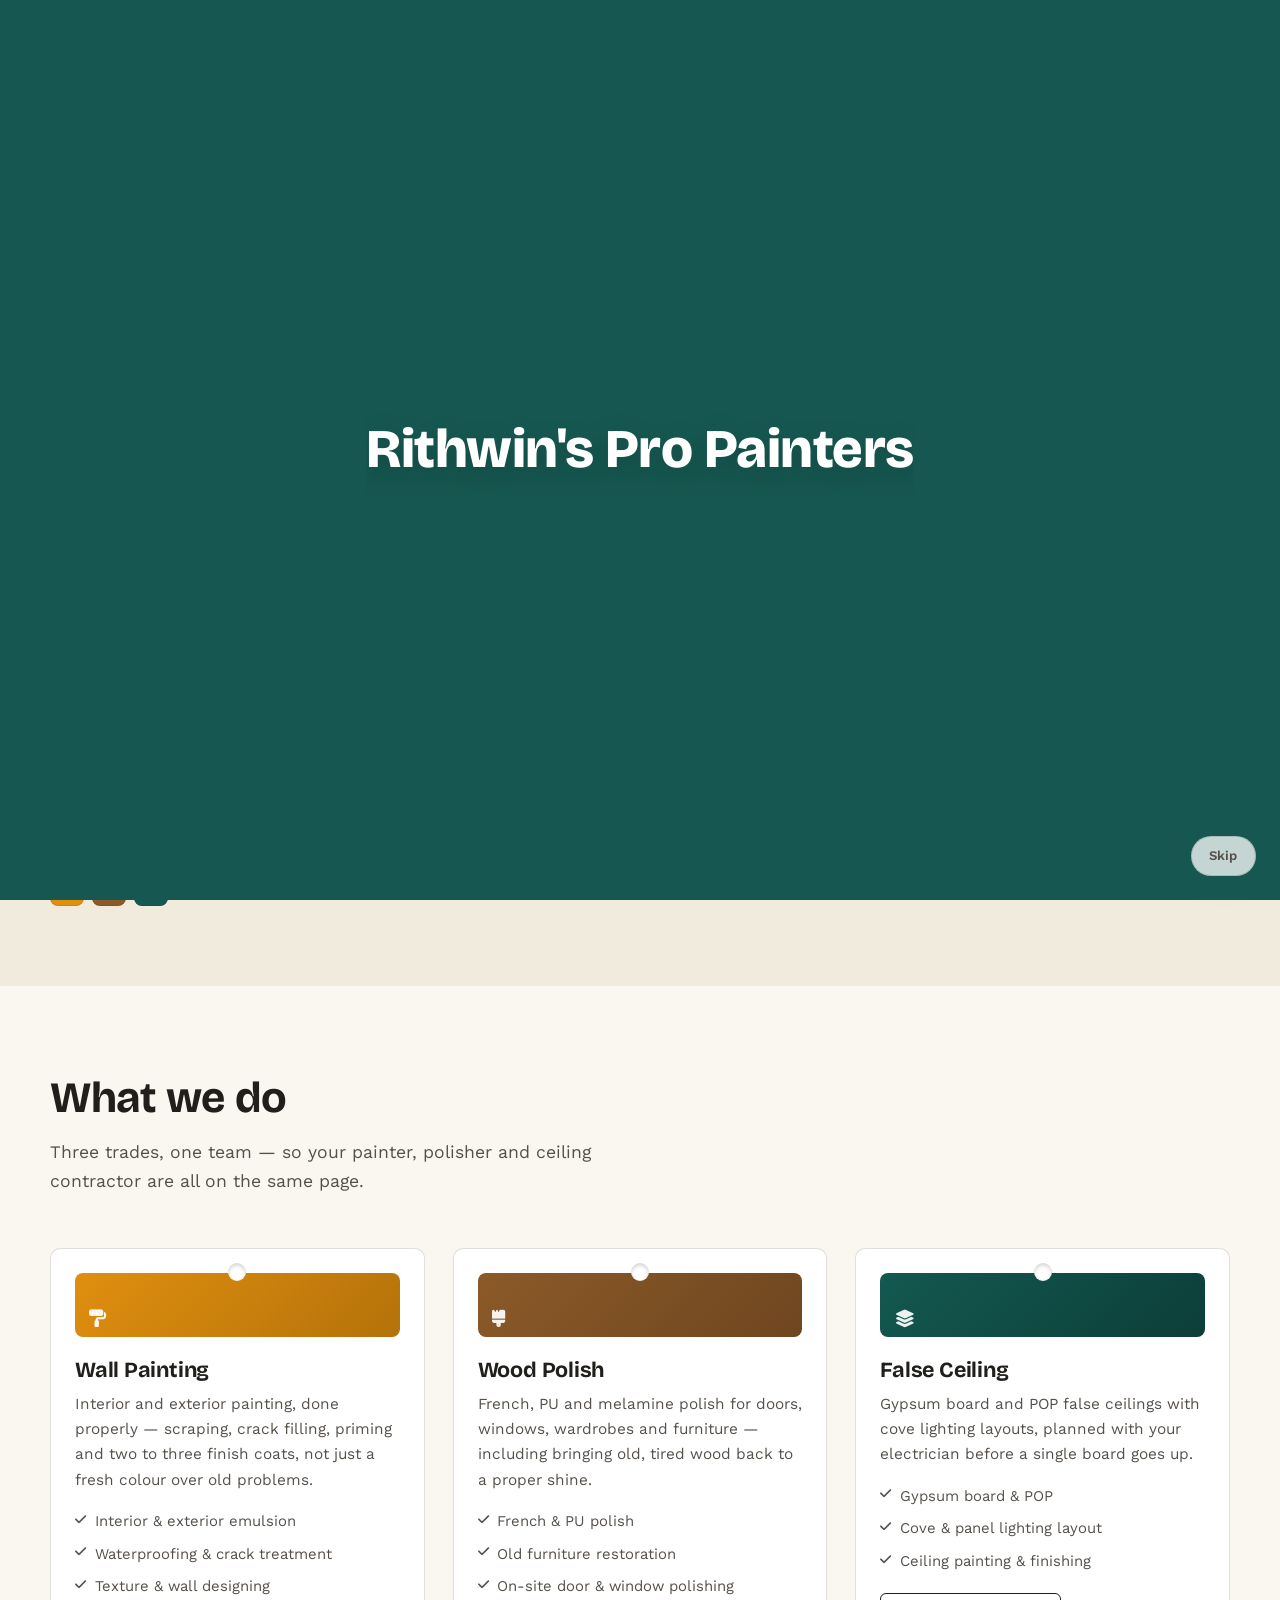
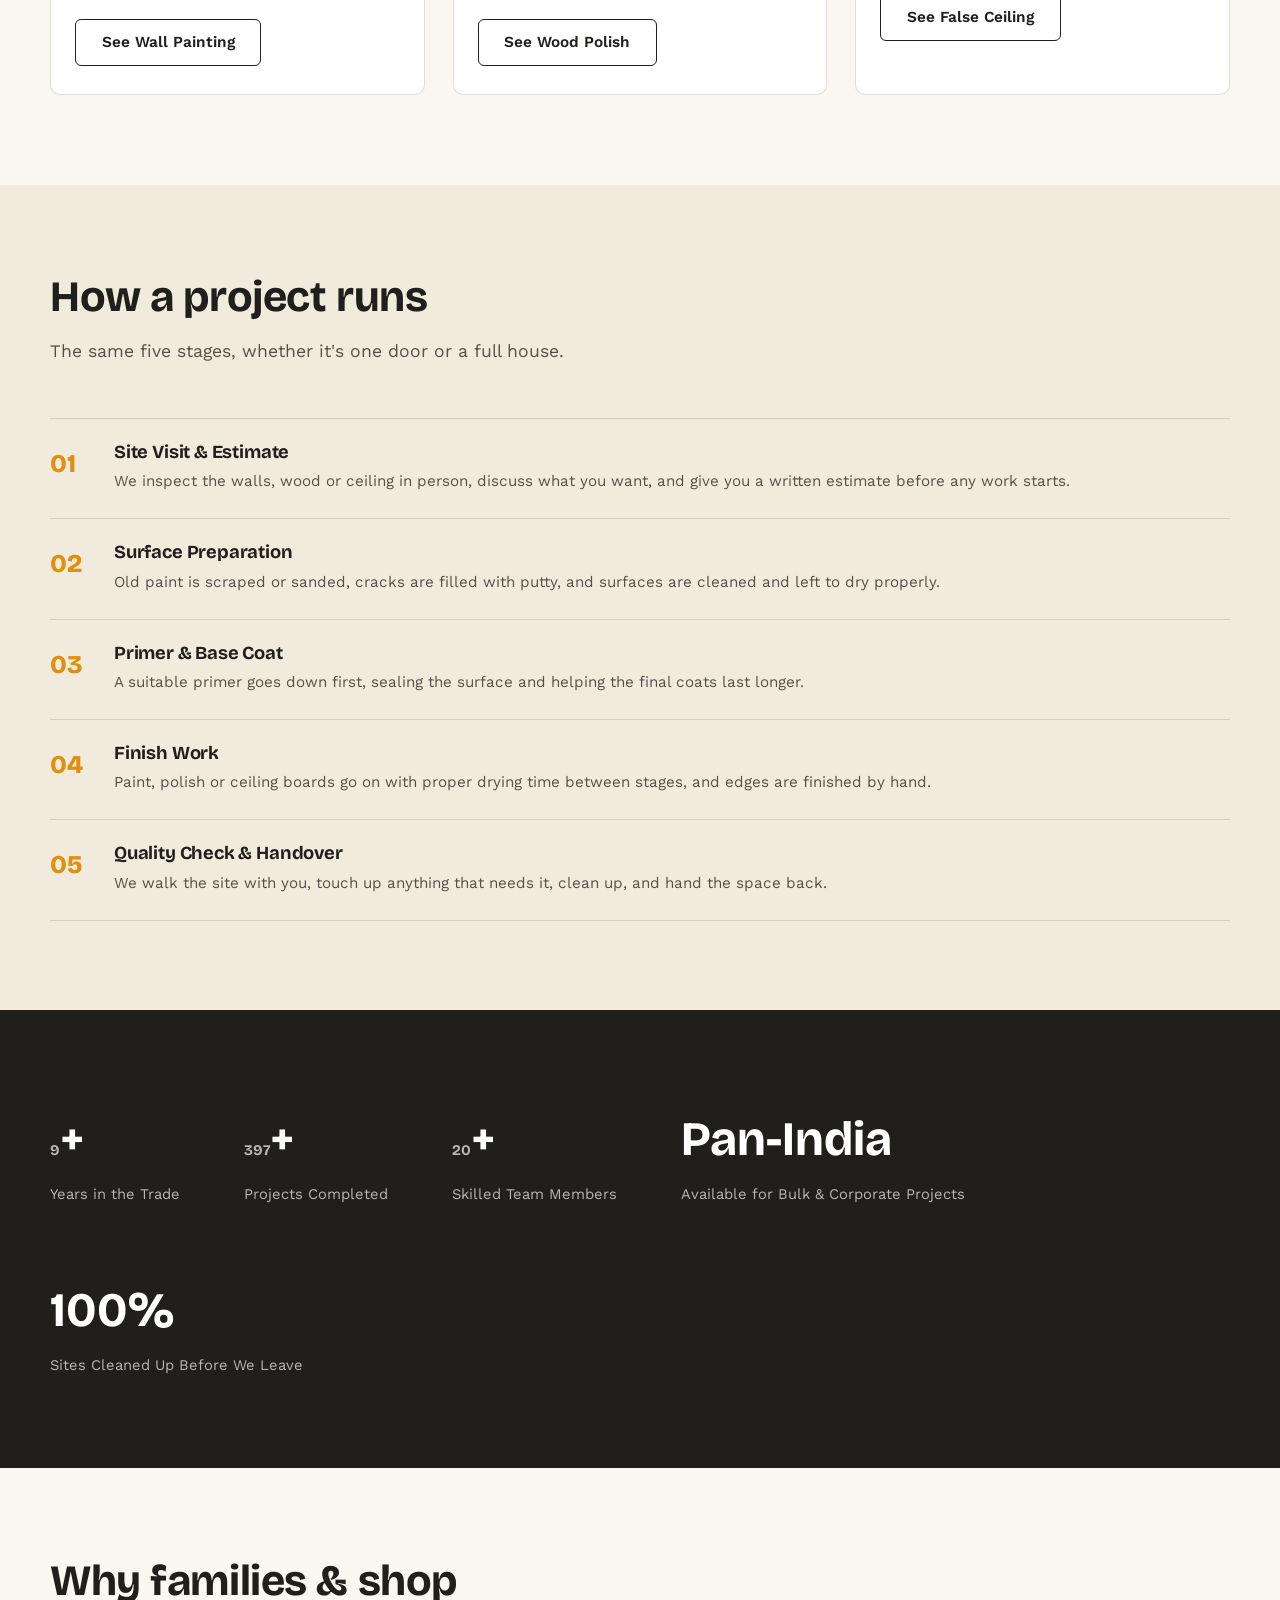
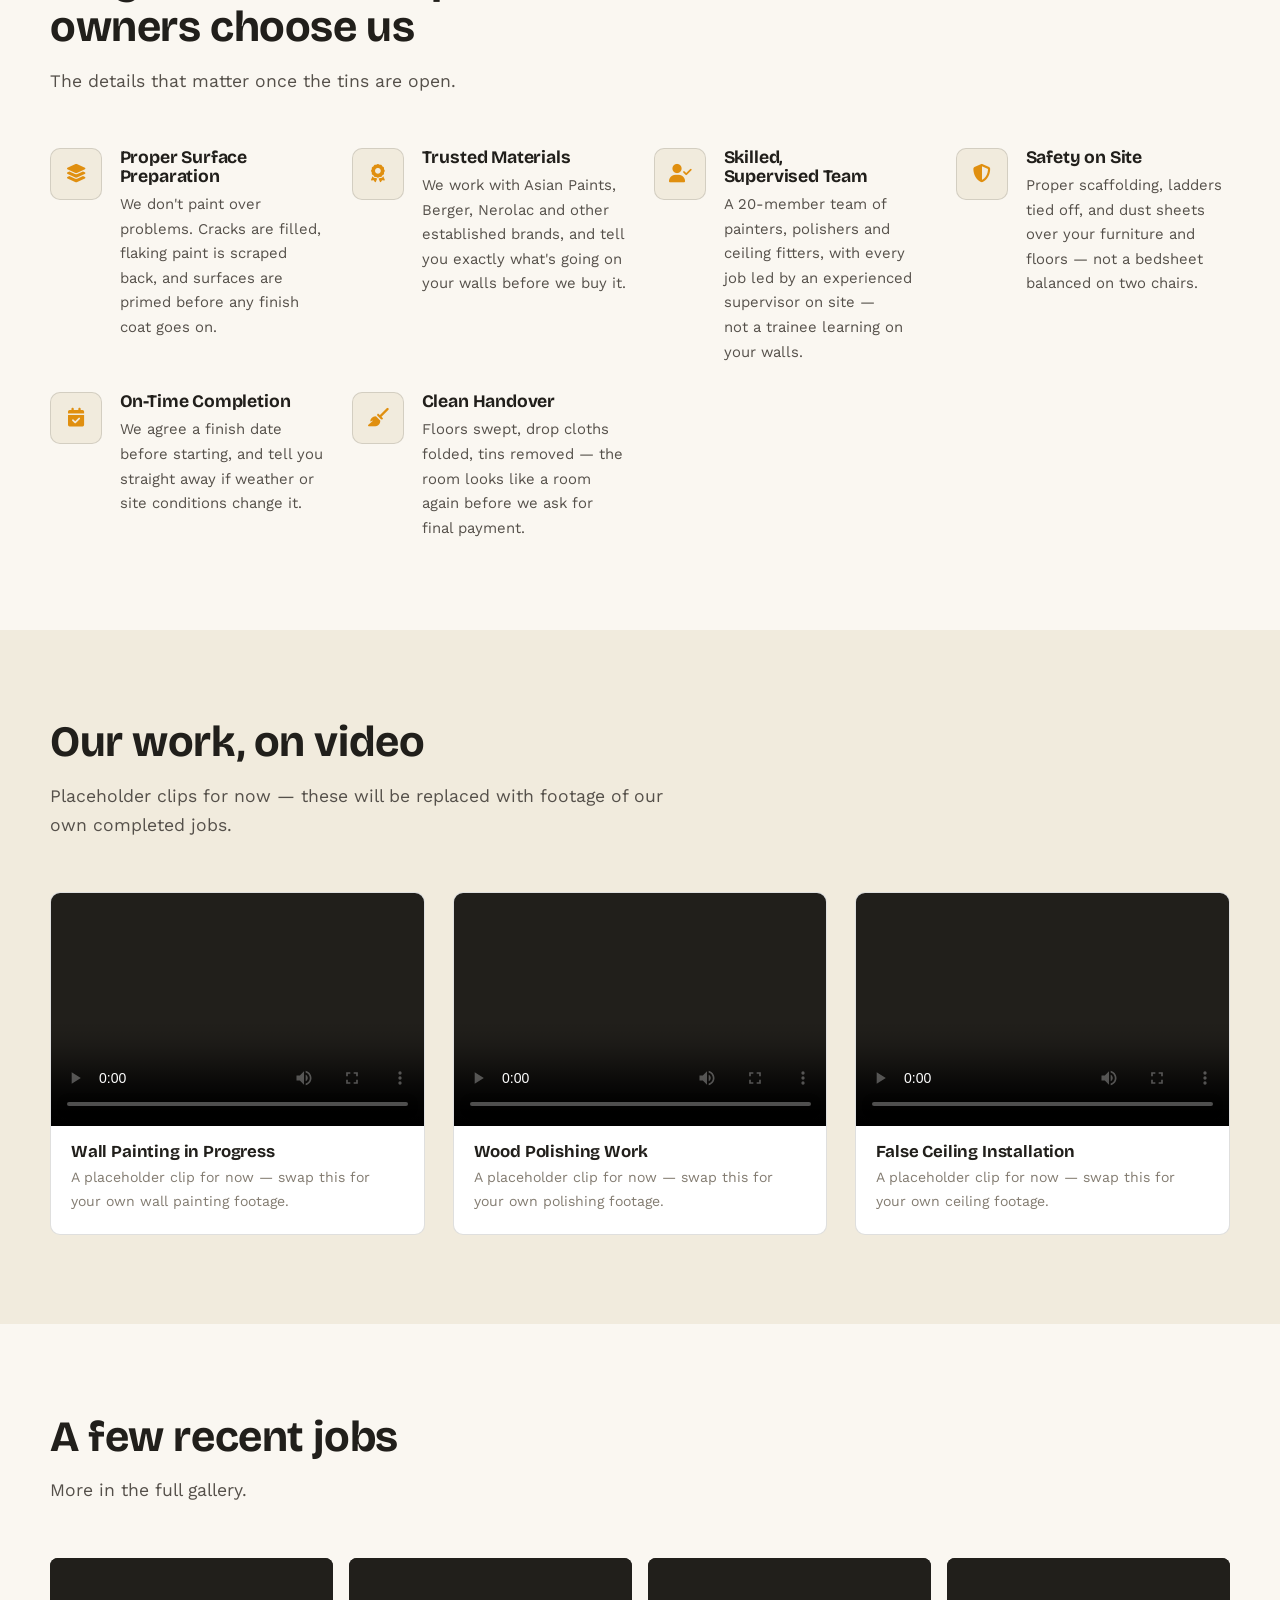
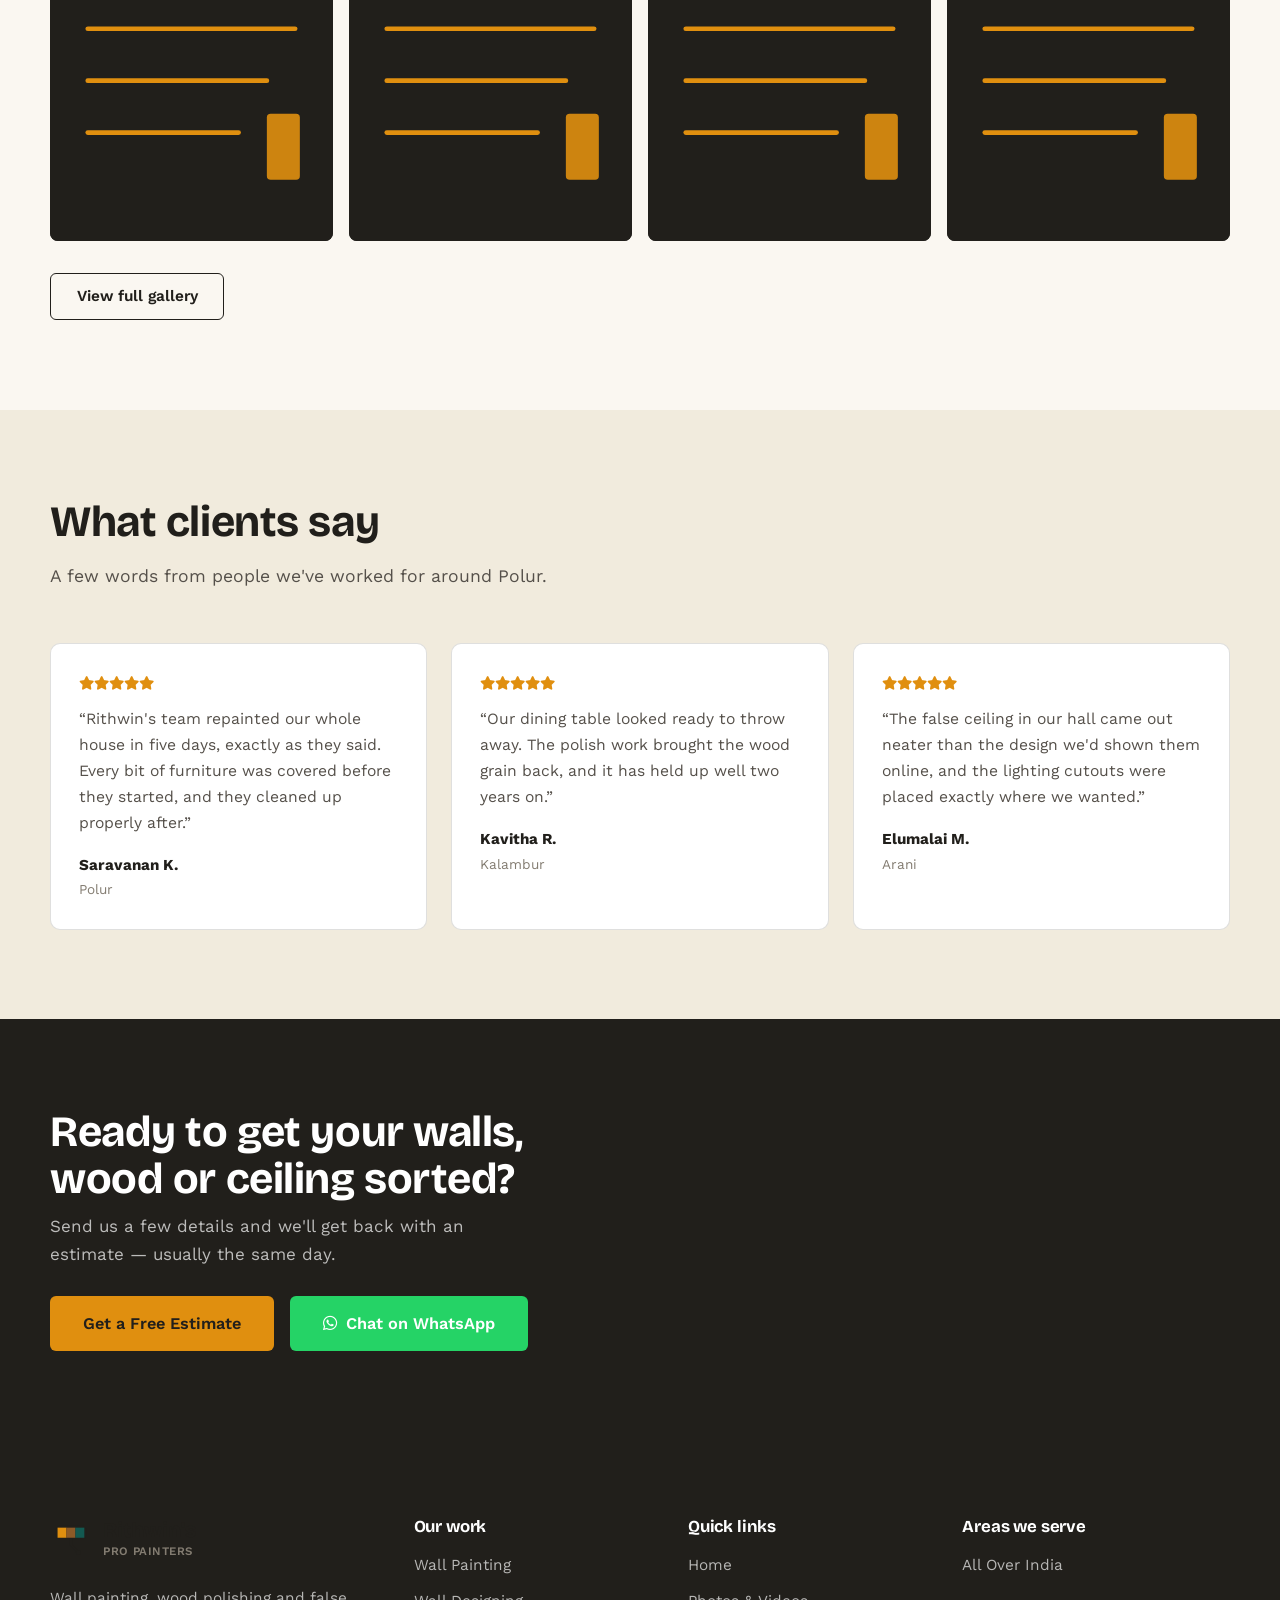
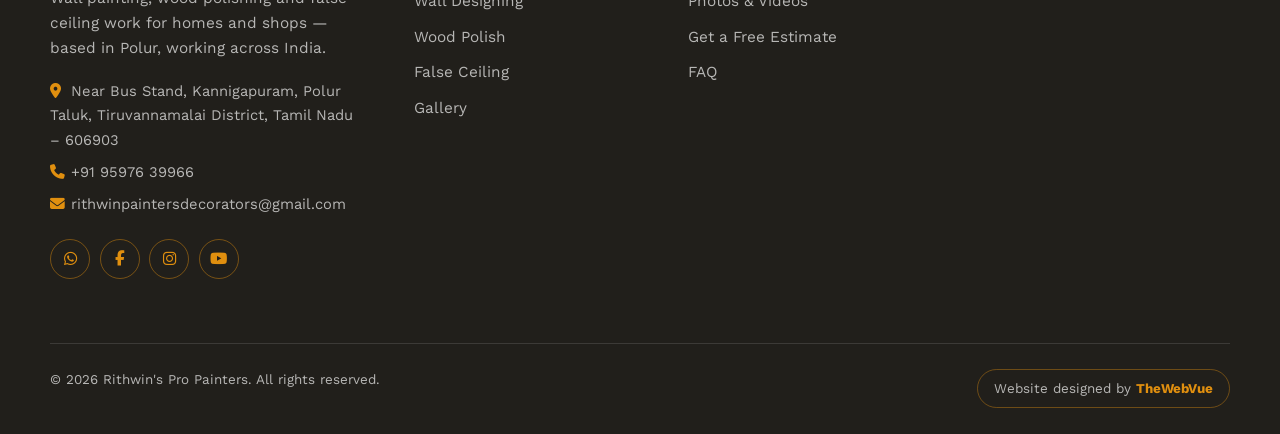
==== commit 761c169c: "Update index.html" ====
--- a/index.html
+++ b/index.html
@@ -325,7 +325,7 @@
           <div class="video-card">
             <div class="video-frame">
               <!-- TODO: replace the src below with the real Wood Polishing Work video once it's ready -->
-              <video id="v-wood" controls preload="metadata" poster="assets/w_4.jpeg">
+              <video id="v-wood" controls preload="metadata" poster="assets_3/w_4.jpeg">
                 <source src="assets_2/vid_wood.mp4" type="video/mp4">
                 Your browser does not support embedded video. <a href="https://commondatastorage.googleapis.com/gtv-videos-bucket/sample/BigBuckBunny.mp4">Download the video</a> instead.
               </video>
@@ -366,7 +366,7 @@
             <img src="assets/s_18.jpeg" alt="Close-up of a polished wooden door handle" loading="lazy" style="width:100%;height:100%;object-fit:cover">
           </a>
           <a class="tile-shot" href="gallery.html" style="border-radius:8px;overflow:hidden;display:block;aspect-ratio:1/1;background:#211F1B">
-            <img src="assets/w_2.jpeg" alt="Modern false ceiling with recessed lighting" loading="lazy" style="width:100%;height:100%;object-fit:cover">
+            <img src="assets_3/w_2.jpeg" alt="Modern false ceiling with recessed lighting" loading="lazy" style="width:100%;height:100%;object-fit:cover">
           </a>
           <a class="tile-shot" href="gallery.html" style="border-radius:8px;overflow:hidden;display:block;aspect-ratio:1/1;background:#211F1B">
             <img src="assets/p_14.jpeg" alt="Freshly painted exterior building façades" loading="lazy" style="width:100%;height:100%;object-fit:cover">
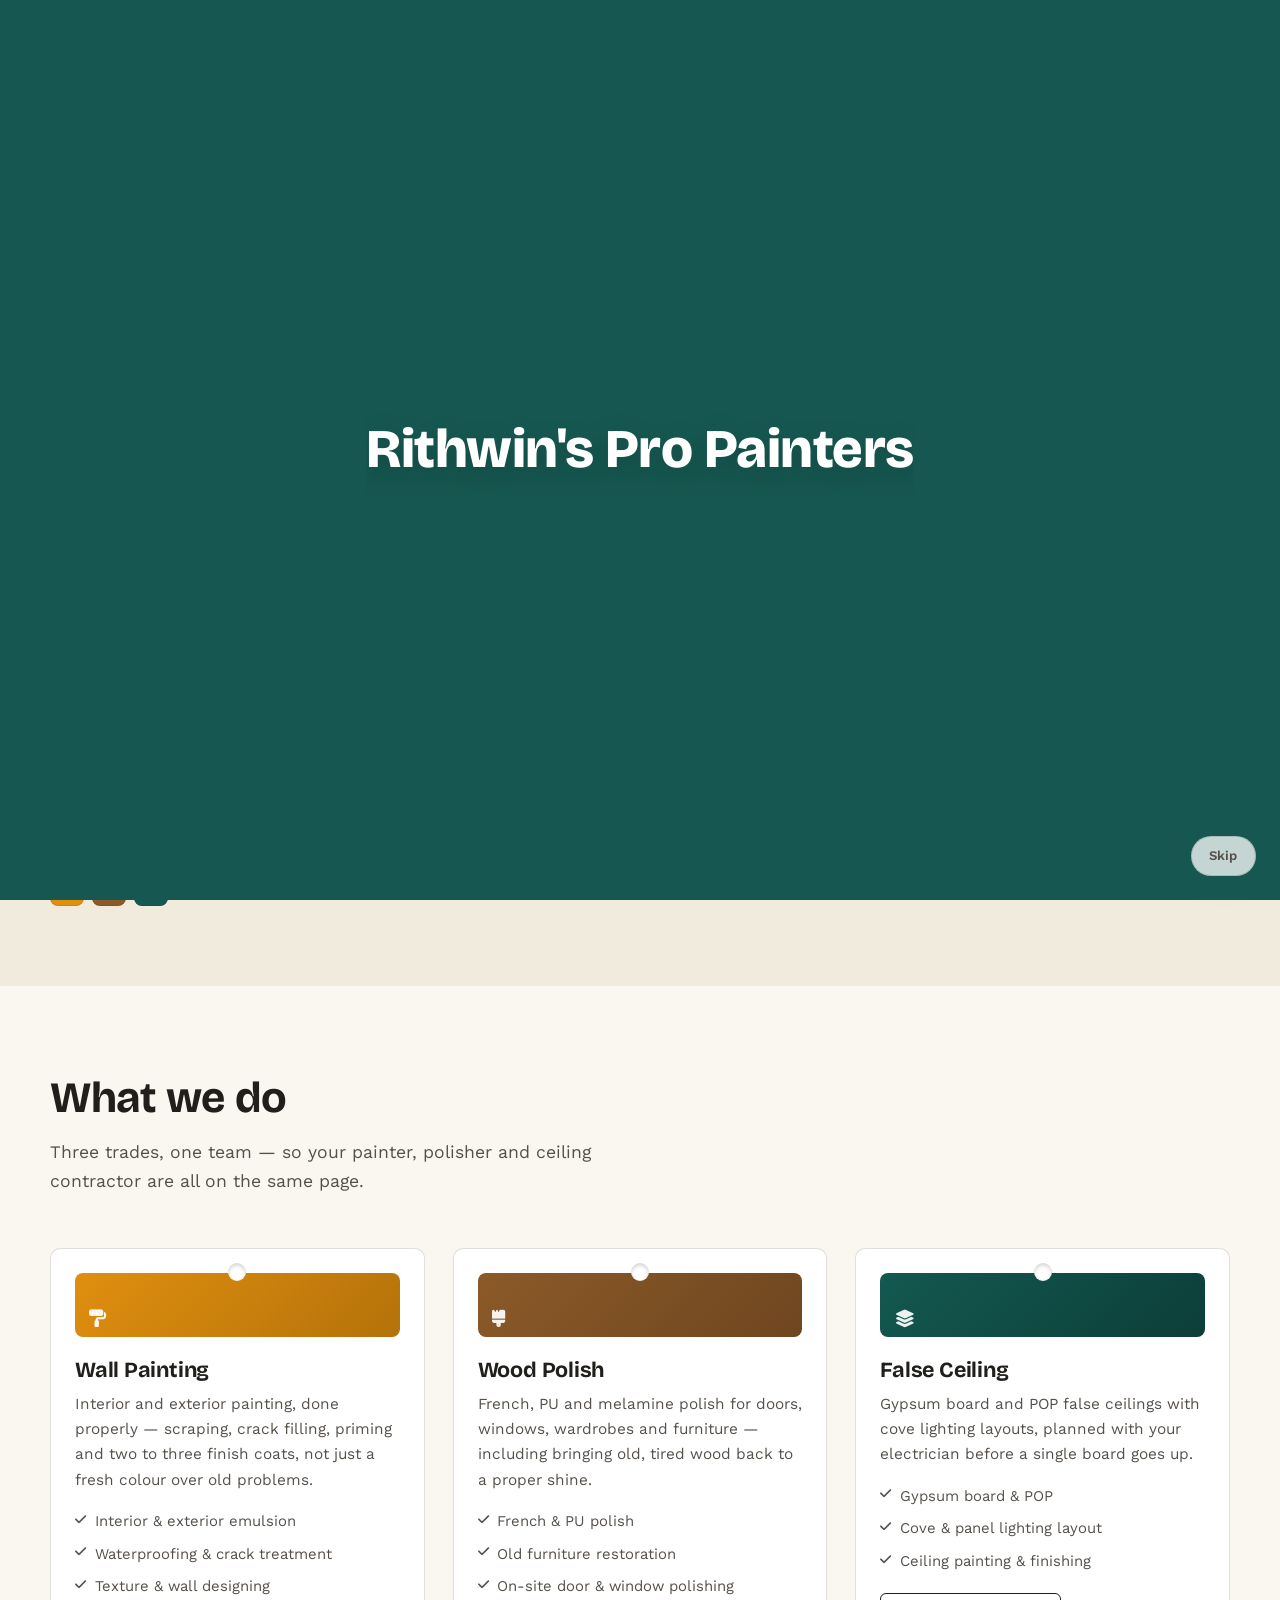
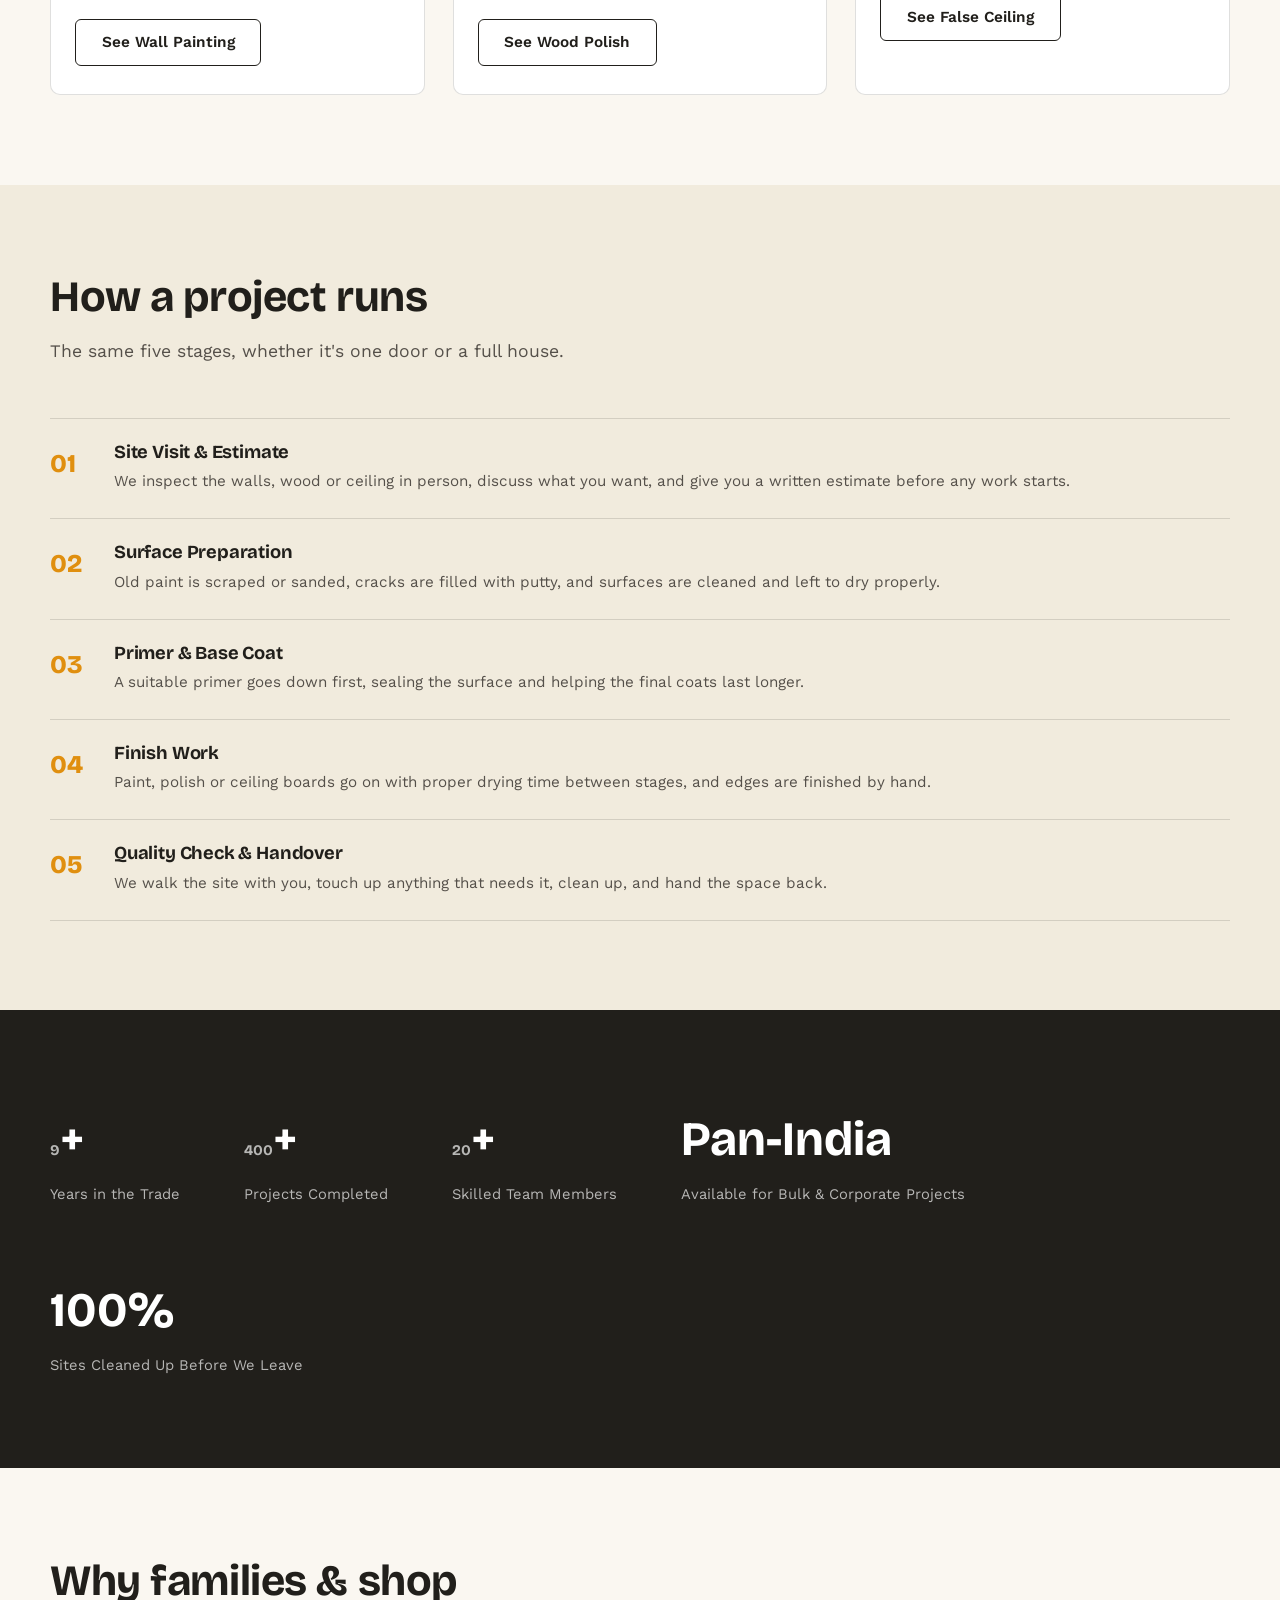
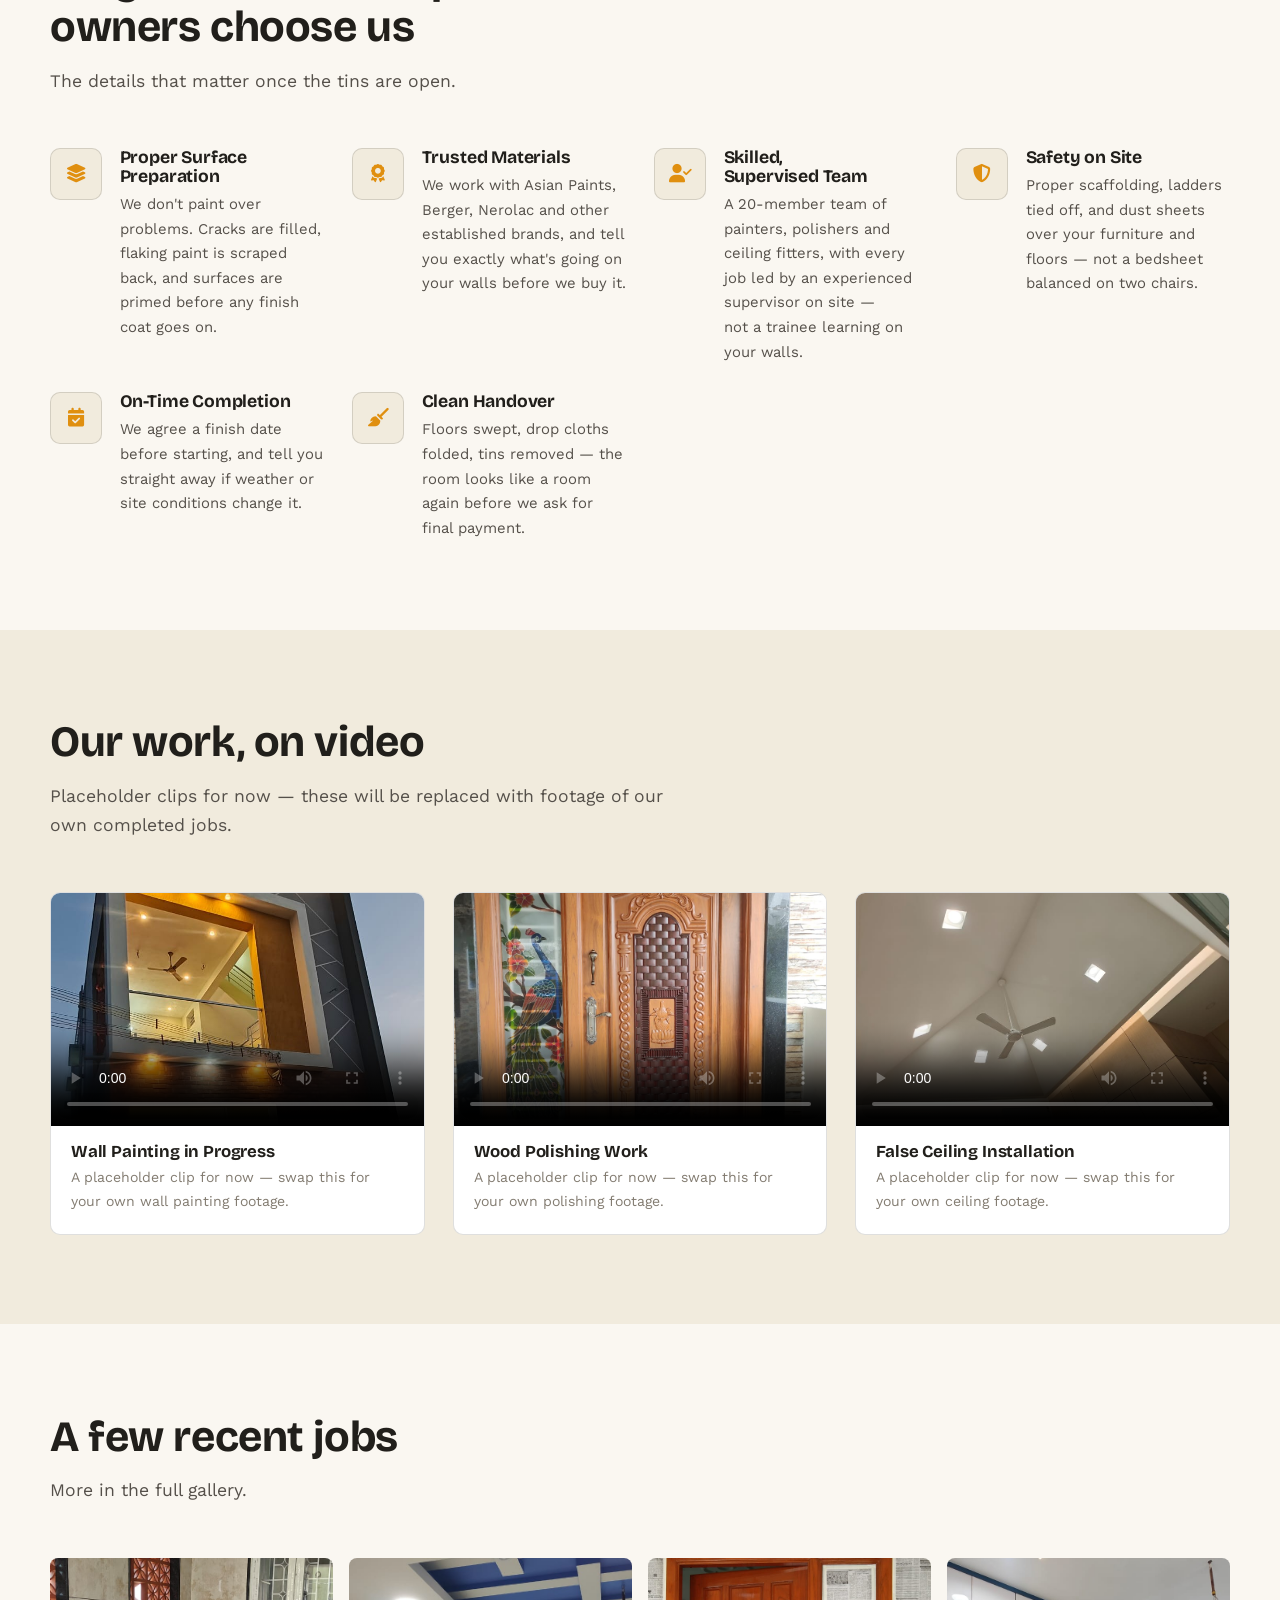
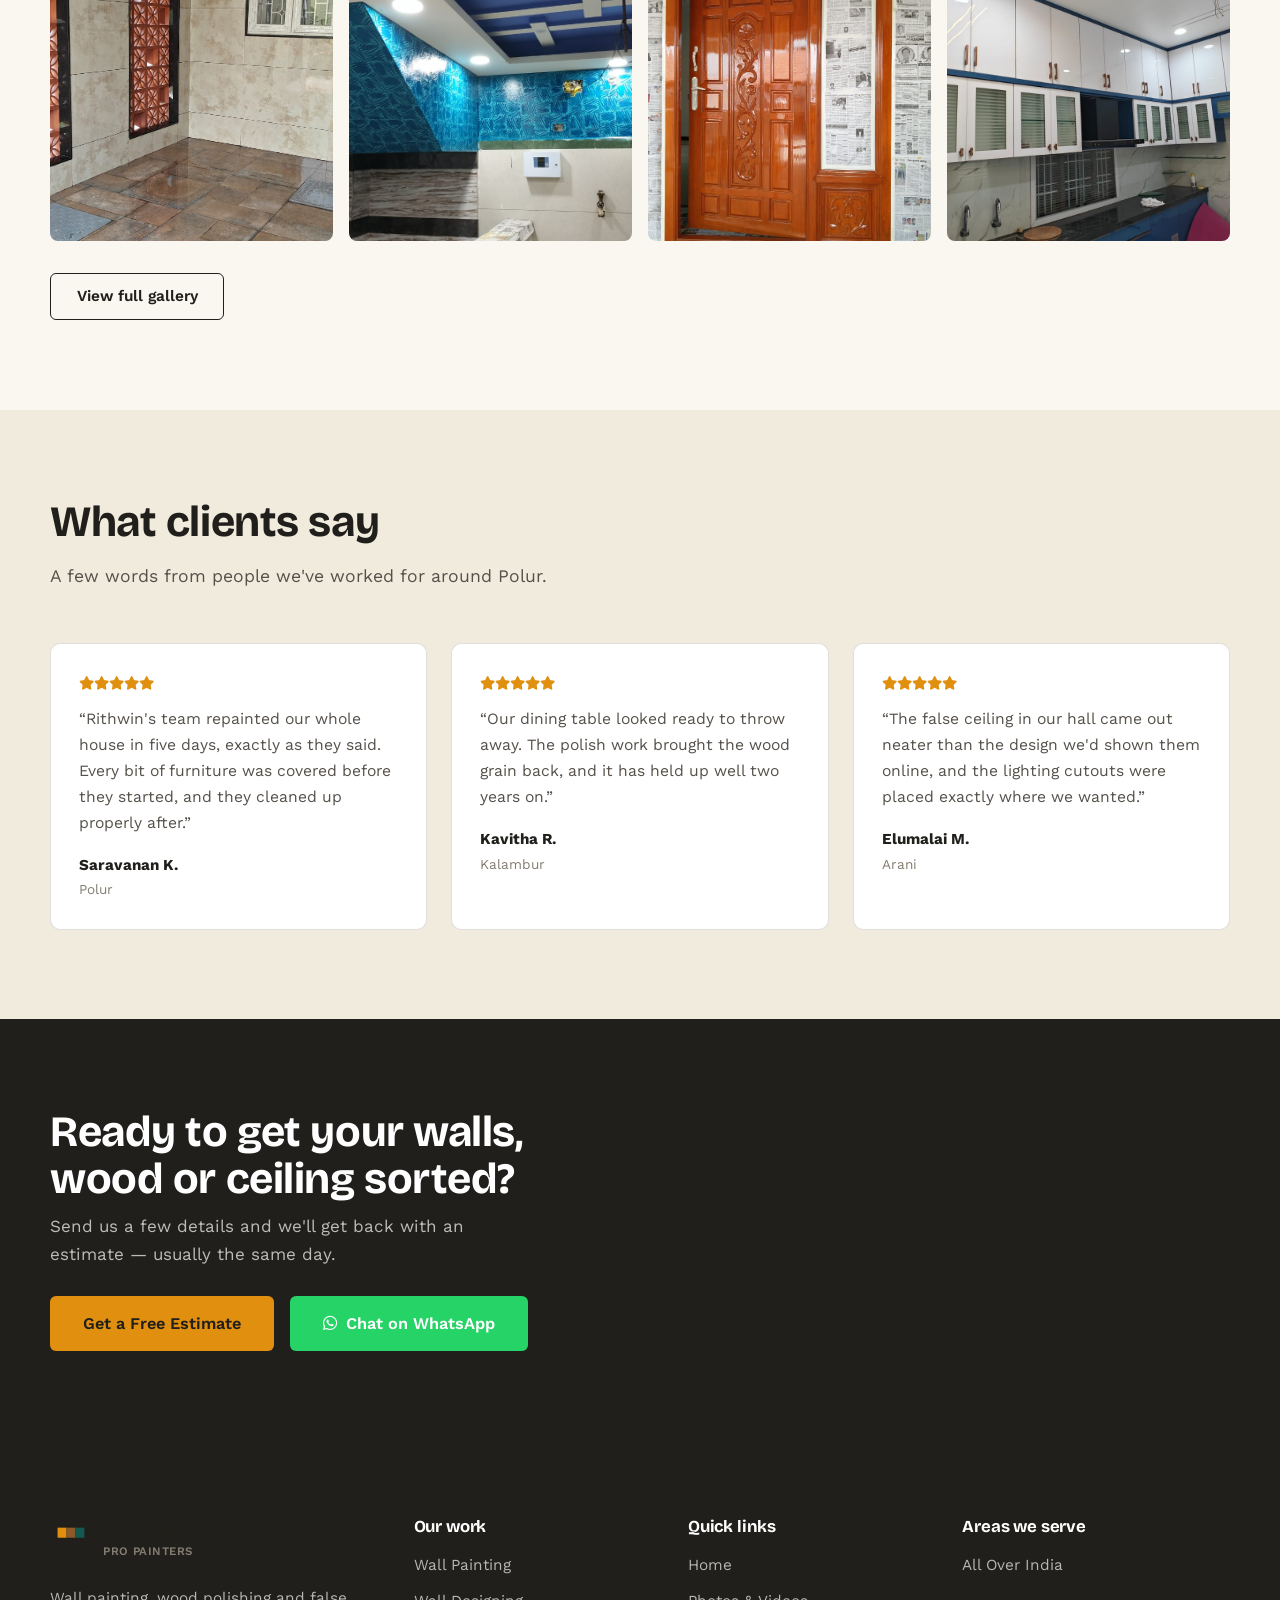
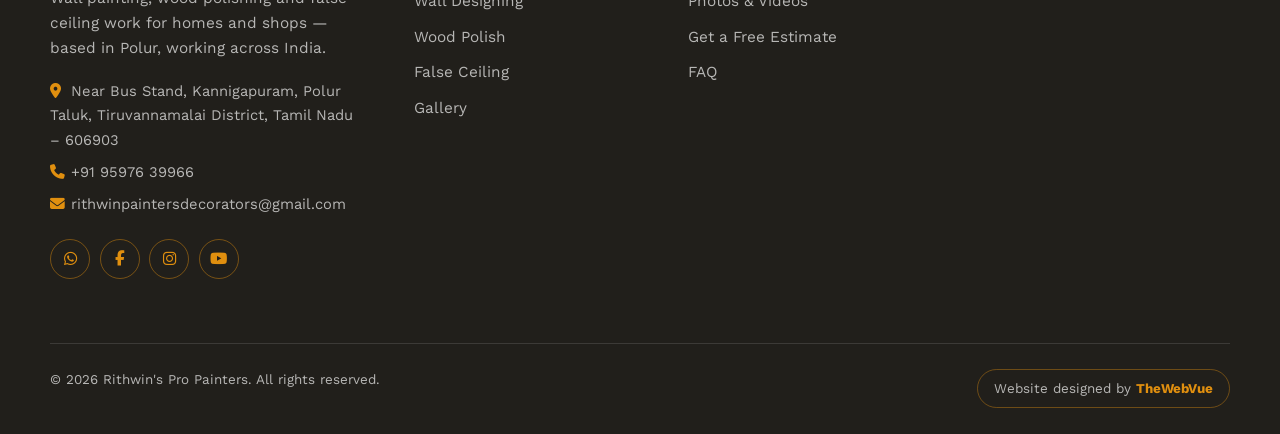
==== commit c3b90641: "Update index.html" ====
--- a/index.html
+++ b/index.html
@@ -313,7 +313,7 @@
             <div class="video-frame">
               <!-- TODO: replace the src below with the real Wall Painting in Progress video once it's ready -->
               <video id="v-paint" controls preload="metadata" poster="assets/p_1.jpeg">
-                <source src="assets_2/vid_p_2.mp4" type="video/mp4">
+                <source src="assets_2/vid_p_1.mp4" type="video/mp4">
                 Your browser does not support embedded video. <a href="https://commondatastorage.googleapis.com/gtv-videos-bucket/sample/BigBuckBunny.mp4">Download the video</a> instead.
               </video>
             </div>
@@ -325,8 +325,8 @@
           <div class="video-card">
             <div class="video-frame">
               <!-- TODO: replace the src below with the real Wood Polishing Work video once it's ready -->
-              <video id="v-wood" controls preload="metadata" poster="assets_3/w_4.jpeg">
-                <source src="assets_2/vid_wood.mp4" type="video/mp4">
+              <video id="v-wood" controls preload="metadata" poster="assets_3/w_7.jpeg">
+                <source src="assets_4/vid_w_1.mp4" type="video/mp4">
                 Your browser does not support embedded video. <a href="https://commondatastorage.googleapis.com/gtv-videos-bucket/sample/BigBuckBunny.mp4">Download the video</a> instead.
               </video>
             </div>
@@ -339,7 +339,7 @@
             <div class="video-frame">
               <!-- TODO: replace the src below with the real False Ceiling Installation video once it's ready -->
               <video id="v-ceil" controls preload="metadata" poster="assets/s_1.jpeg">
-                <source src="assets_2/vid_ceil.mp4" type="video/mp4">
+                <source src="assets_2/vid_s_1.mp4" type="video/mp4">
                 Your browser does not support embedded video. <a href="https://commondatastorage.googleapis.com/gtv-videos-bucket/sample/BigBuckBunny.mp4">Download the video</a> instead.
               </video>
             </div>
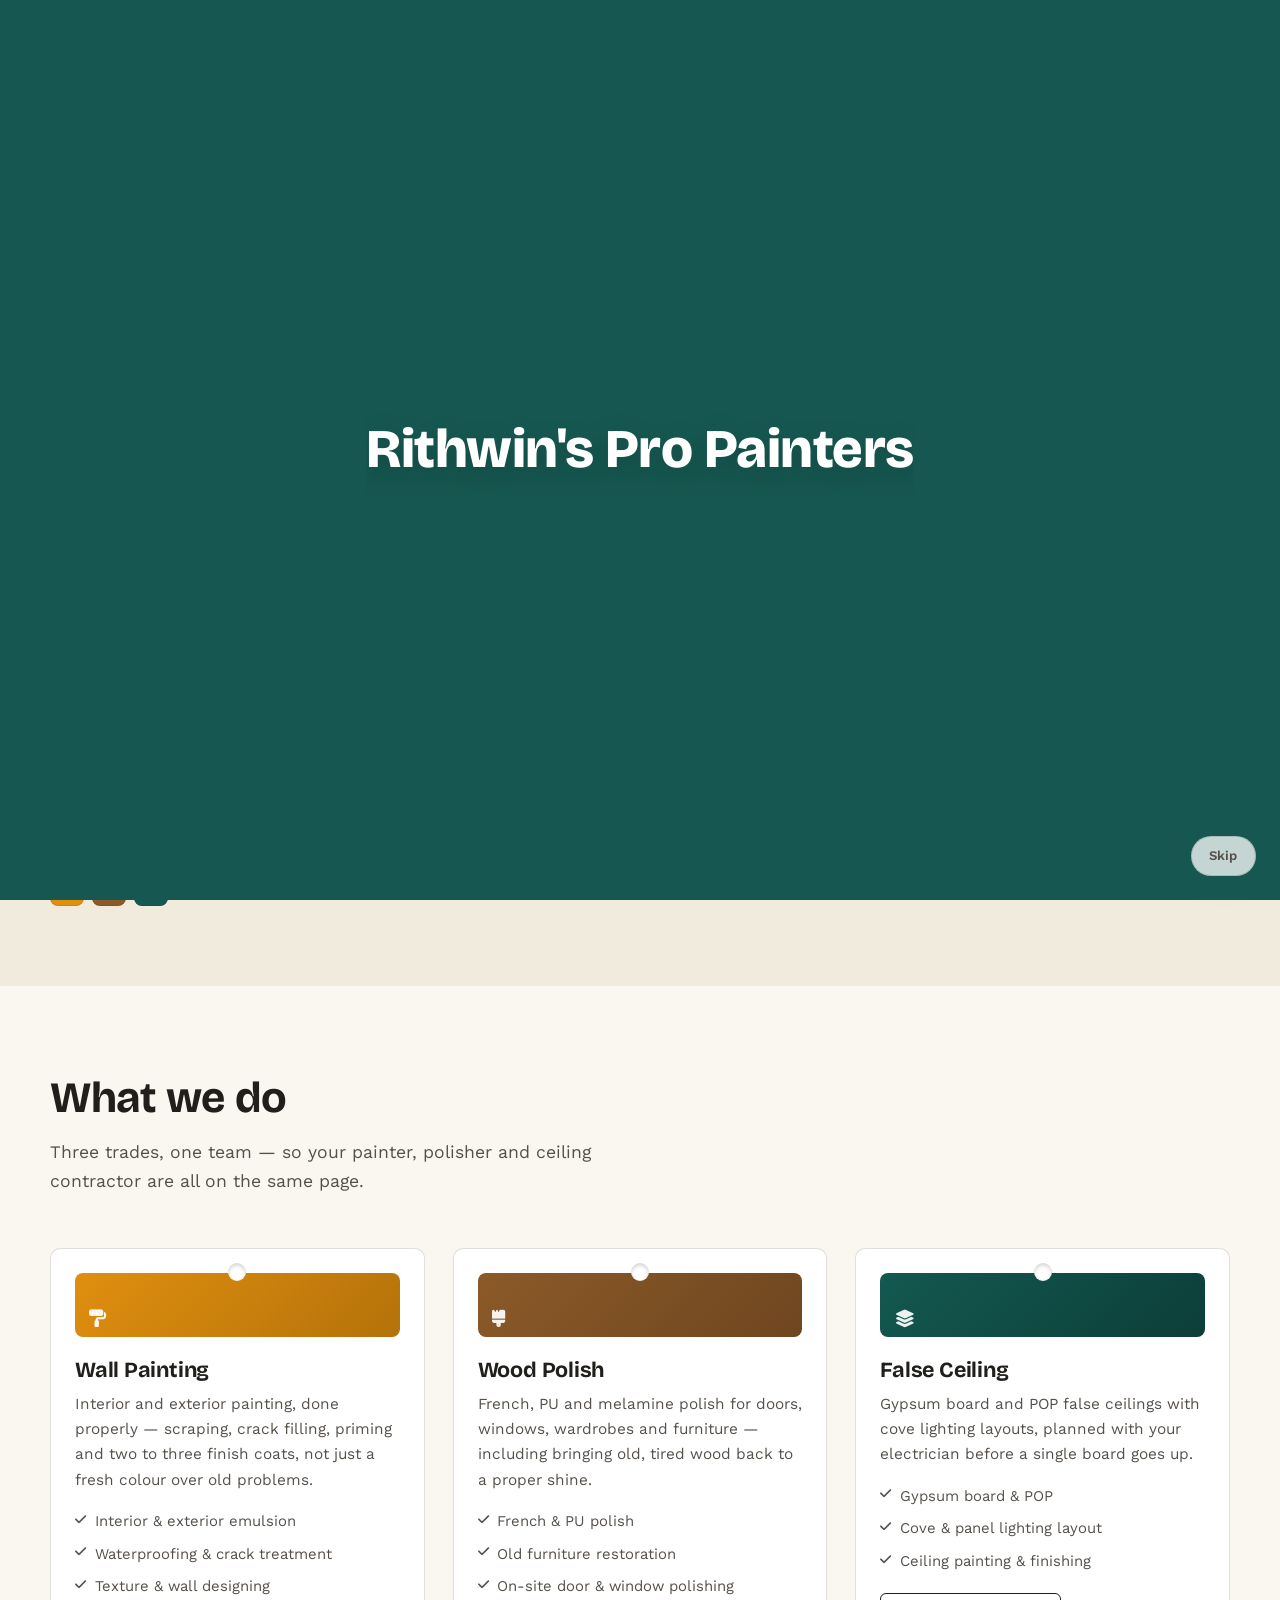
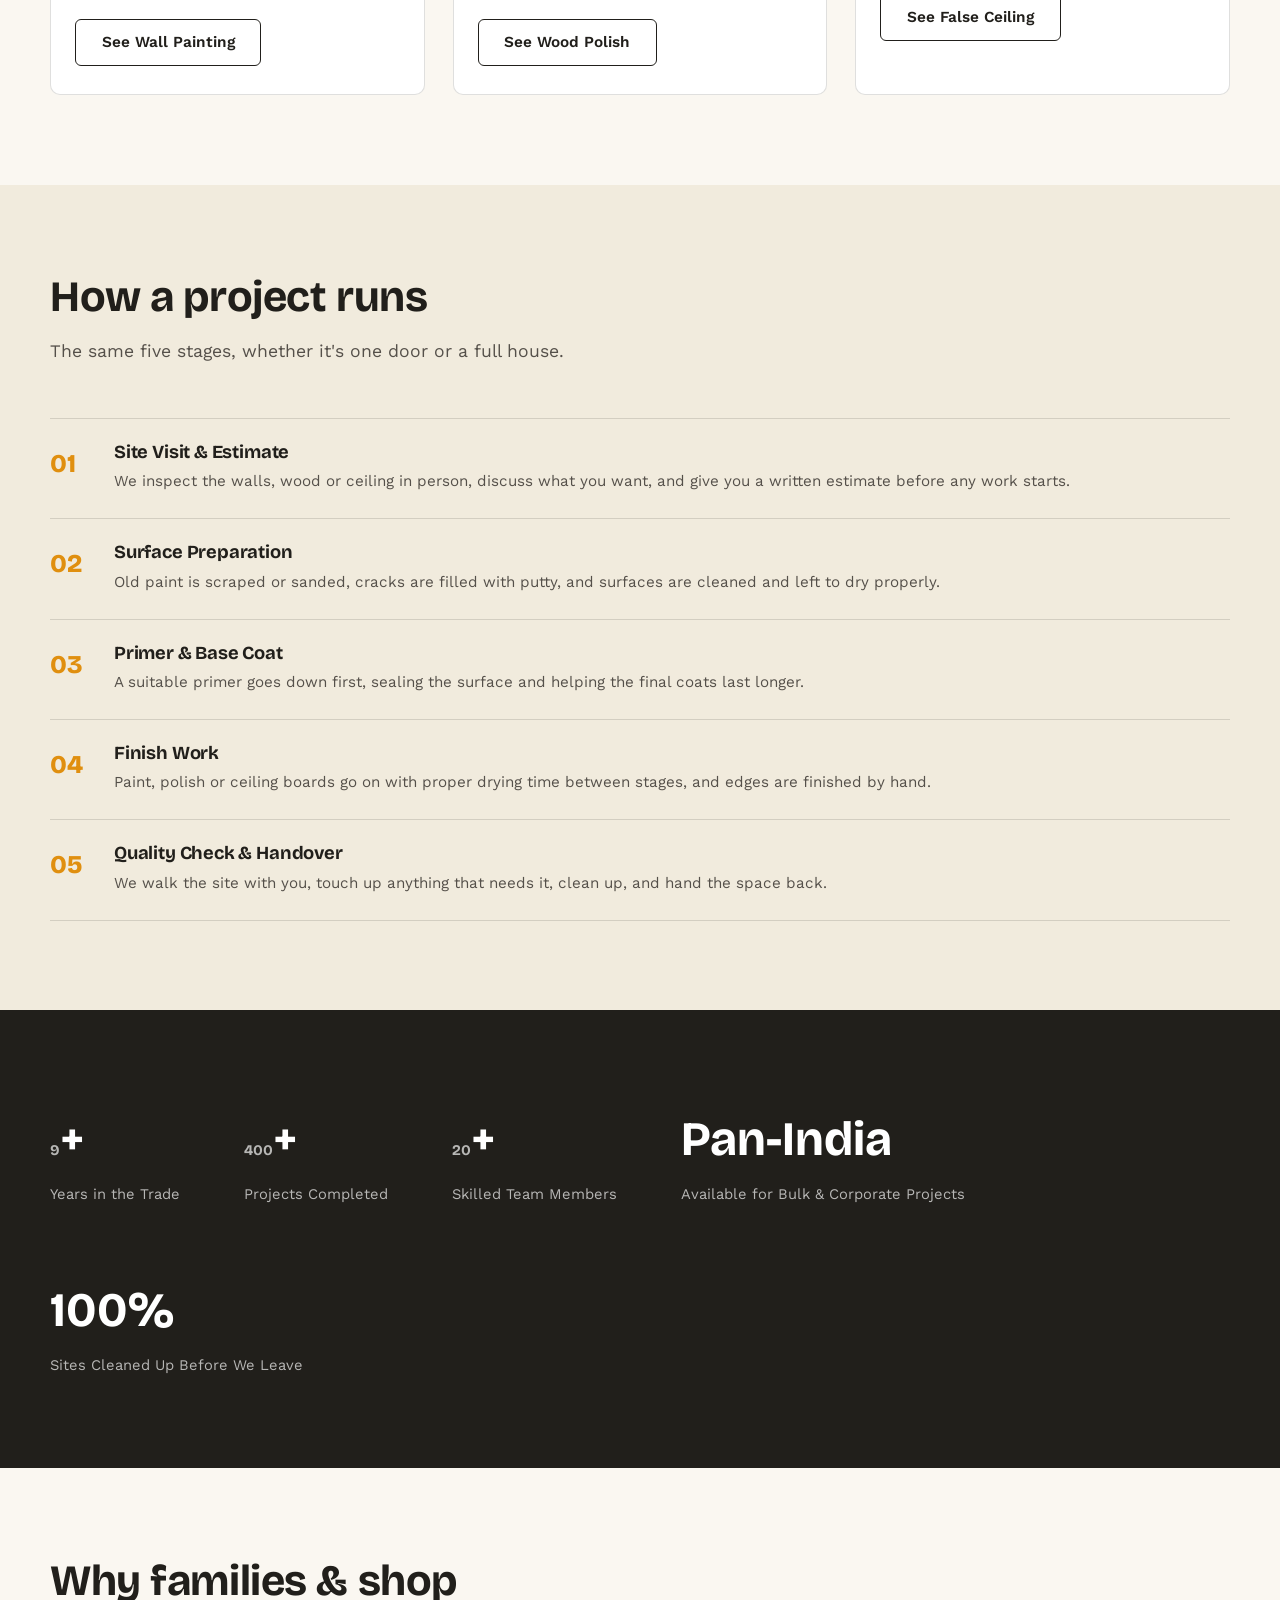
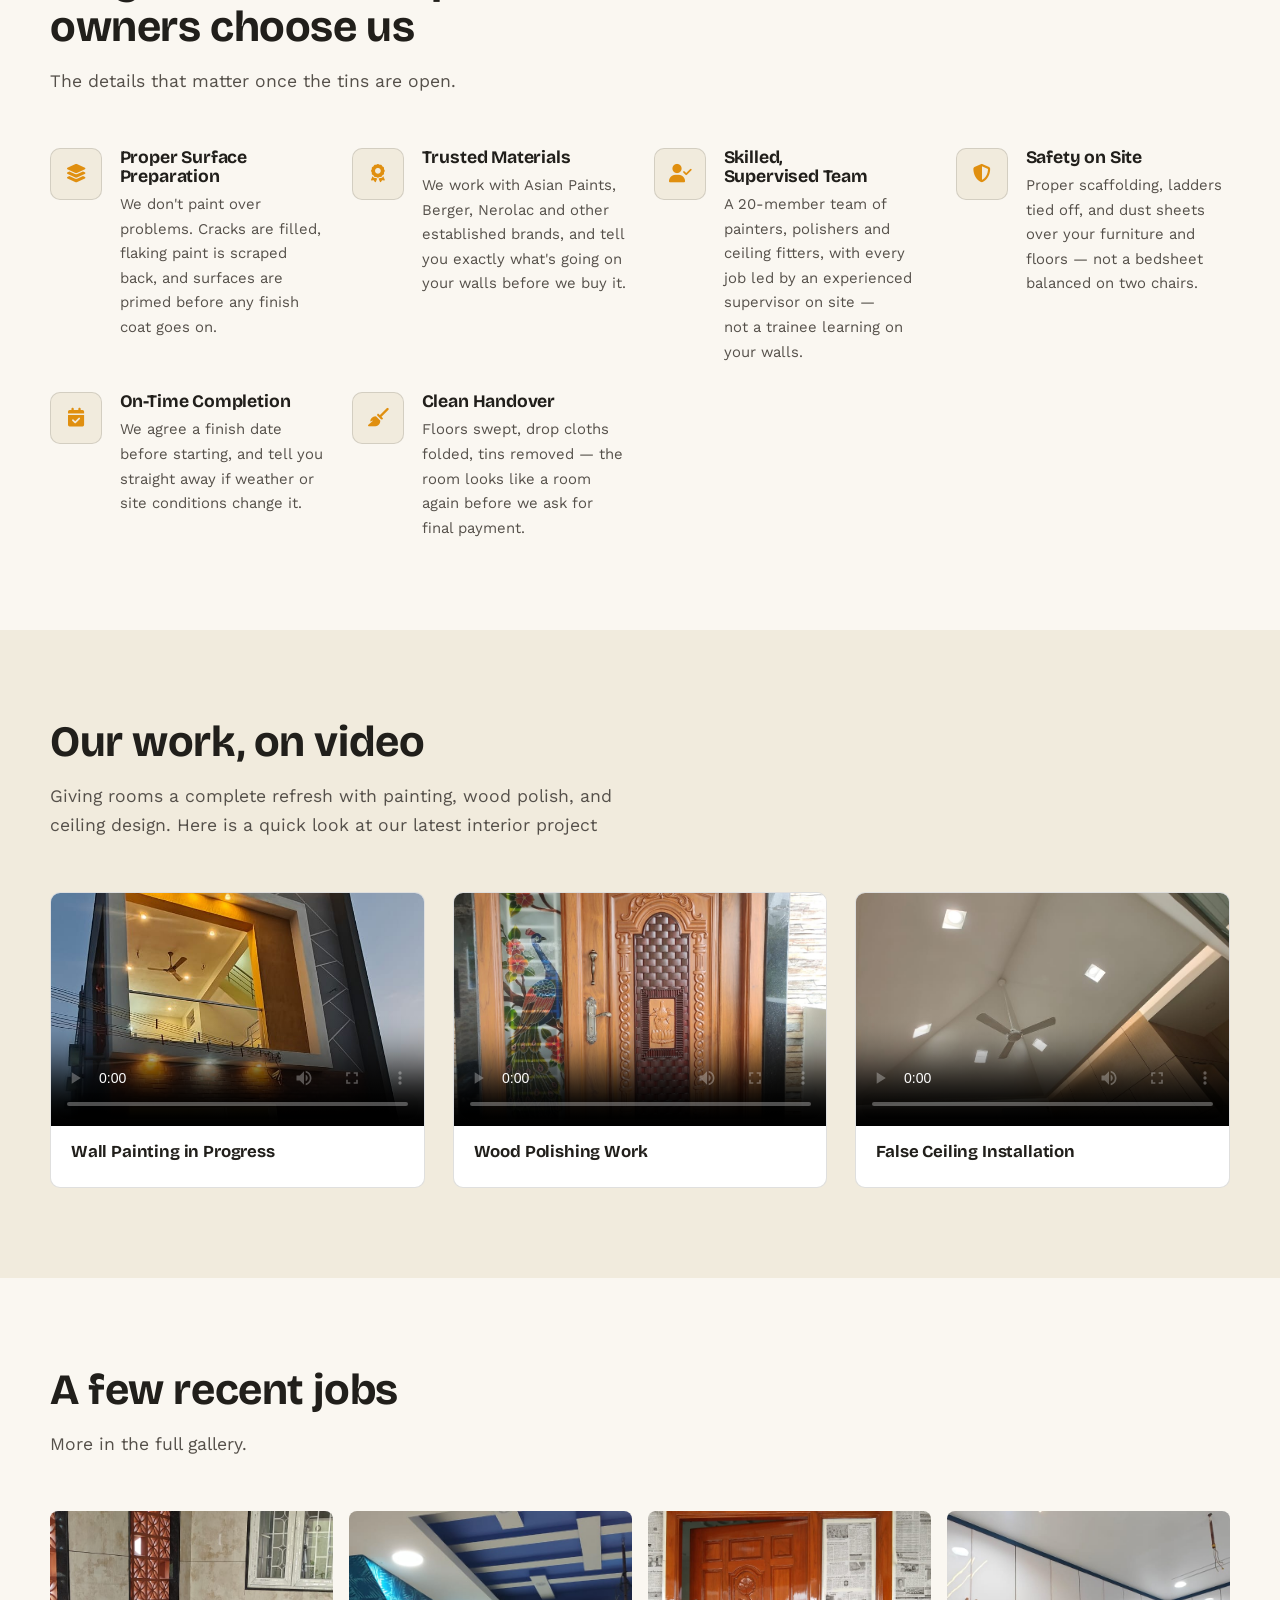
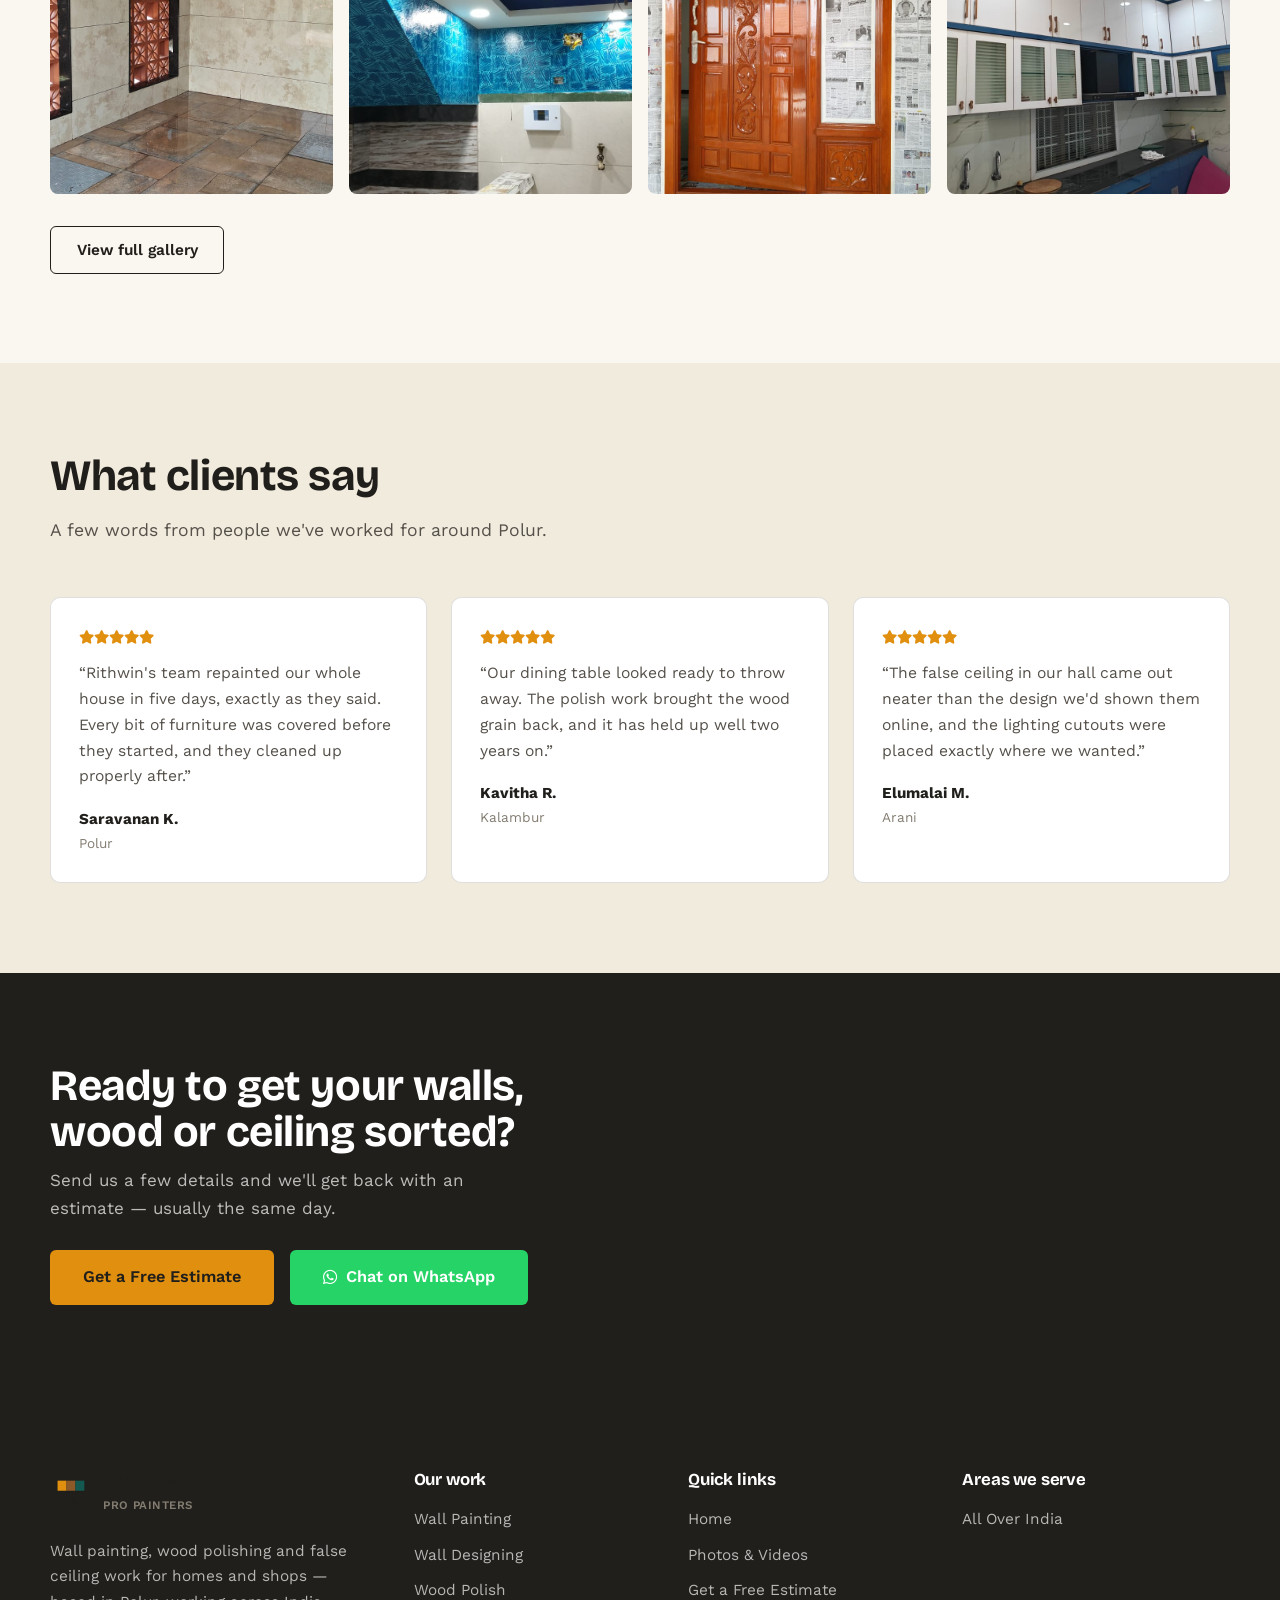
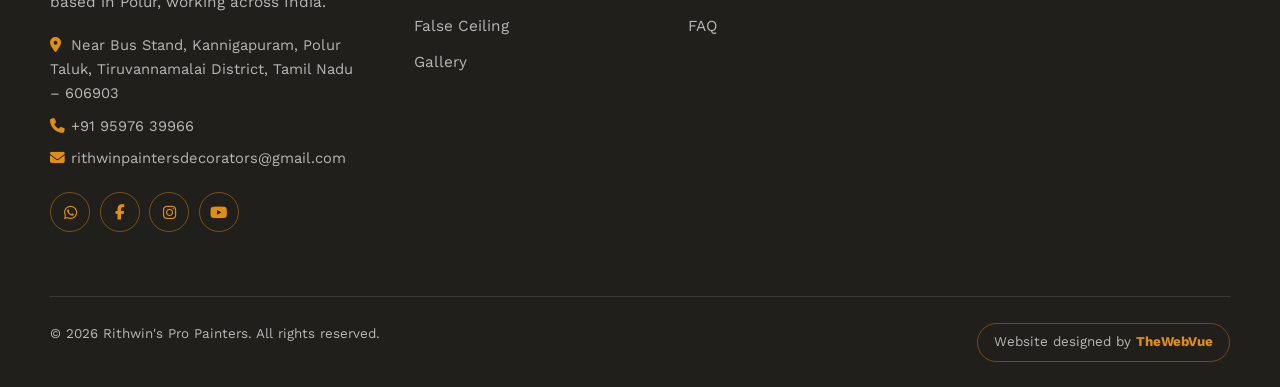
==== commit f3a3708f: "Update index.html" ====
--- a/index.html
+++ b/index.html
@@ -306,7 +306,8 @@
       <div class="container">
         <div class="section-head">
           <h2>Our work, on video</h2>
-          <p class="lede">Placeholder clips for now — these will be replaced with footage of our own completed jobs.</p>
+          <p class="lede">Giving rooms a complete refresh with painting, wood polish, and ceiling design.
+Here is a quick look at our latest interior project</p>
         </div>
         <div class="video-grid">
           <div class="video-card">
@@ -319,7 +320,6 @@
             </div>
             <div class="video-card-body">
               <h3>Wall Painting in Progress</h3>
-              <p>A placeholder clip for now — swap this for your own wall painting footage.</p>
             </div>
           </div>
           <div class="video-card">
@@ -332,7 +332,6 @@
             </div>
             <div class="video-card-body">
               <h3>Wood Polishing Work</h3>
-              <p>A placeholder clip for now — swap this for your own polishing footage.</p>
             </div>
           </div>
           <div class="video-card">
@@ -345,7 +344,6 @@
             </div>
             <div class="video-card-body">
               <h3>False Ceiling Installation</h3>
-              <p>A placeholder clip for now — swap this for your own ceiling footage.</p>
             </div>
           </div>
         </div>
@@ -449,7 +447,7 @@
           <div class="socials">
             <a href="https://wa.me/919597639966" target="_blank" rel="noopener" aria-label="WhatsApp"><i class="fa-brands fa-whatsapp"></i></a>
             <a href="#" aria-label="Facebook"><i class="fa-brands fa-facebook-f"></i></a>
-            <a href="#" aria-label="Instagram"><i class="fa-brands fa-instagram"></i></a>
+            <a href="https://www.instagram.com/rithwinpainters?stkn=cnlua2s0M3kzYmc2" target="_blank" rel="noopener" aria-label="Instagram"><i class="fa-brands fa-instagram"></i></a>
             <a href="#" aria-label="YouTube"><i class="fa-brands fa-youtube"></i></a>
           </div>
         </div>
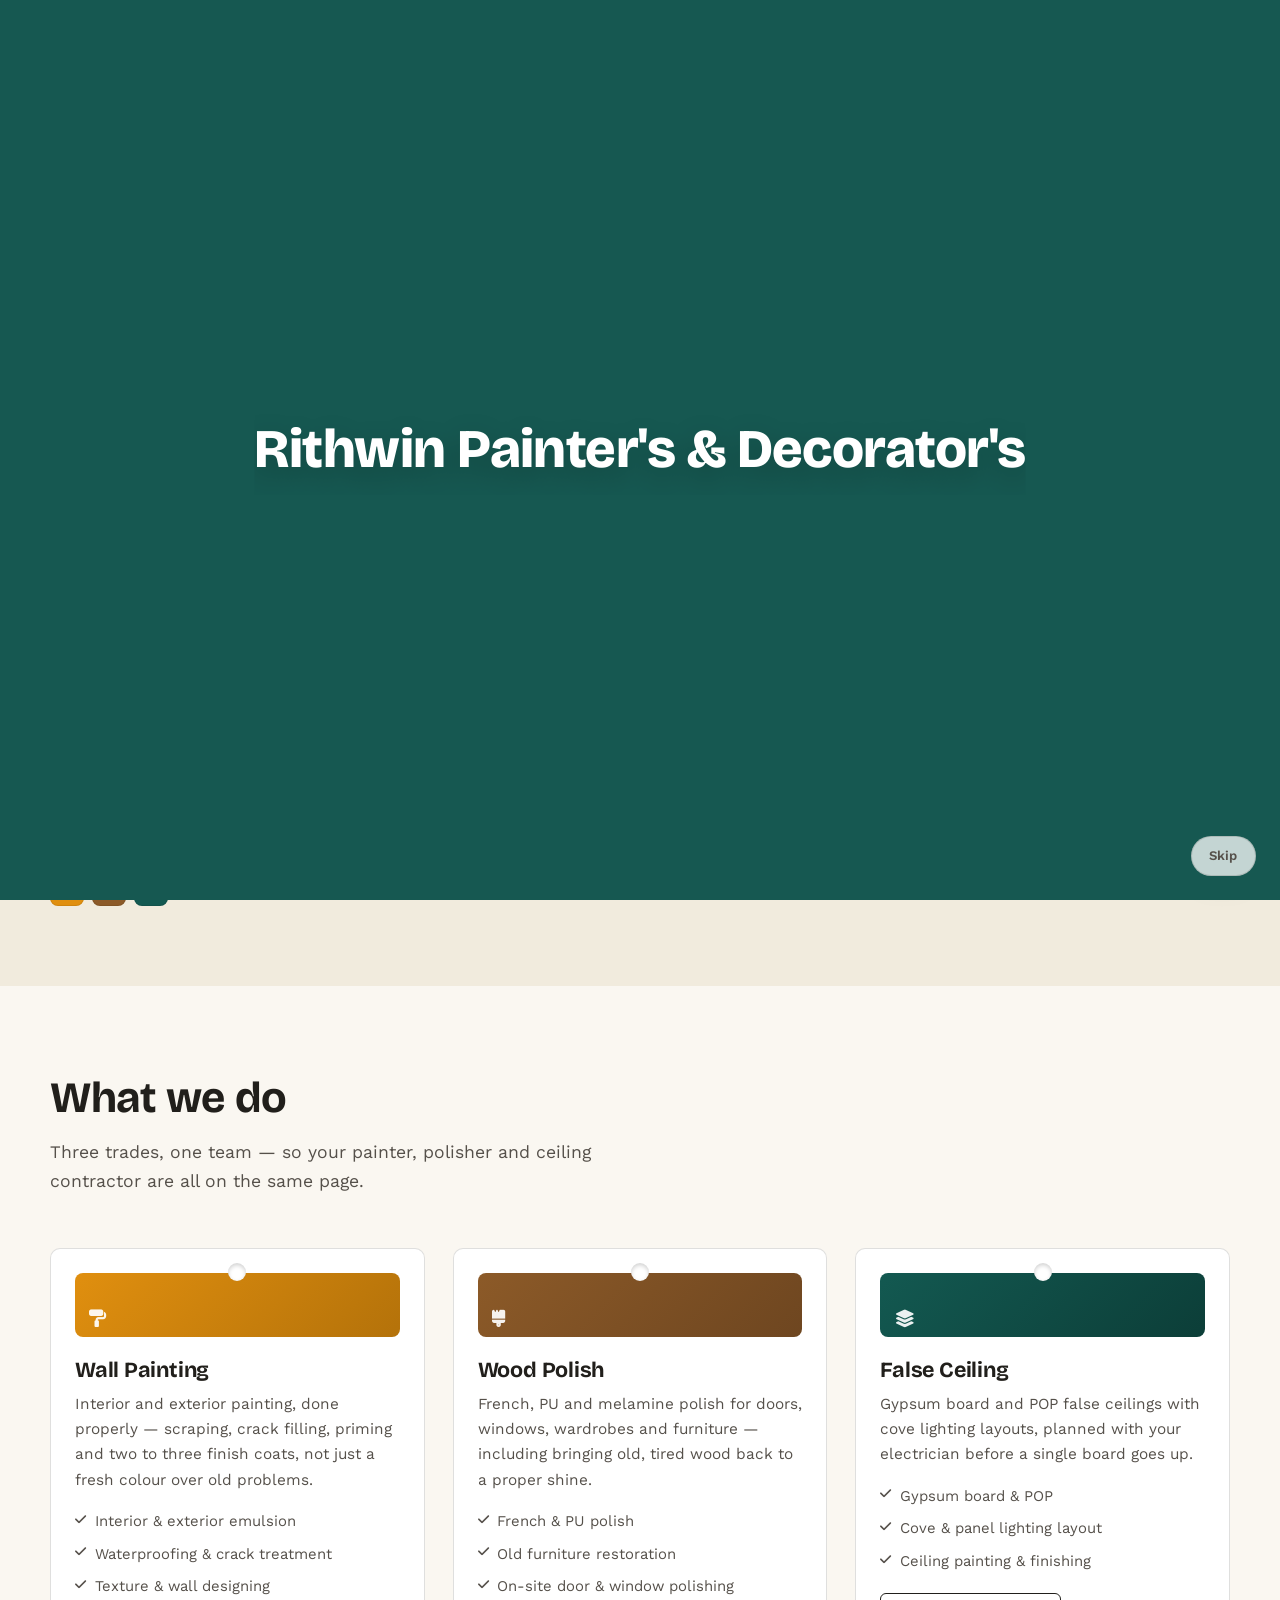
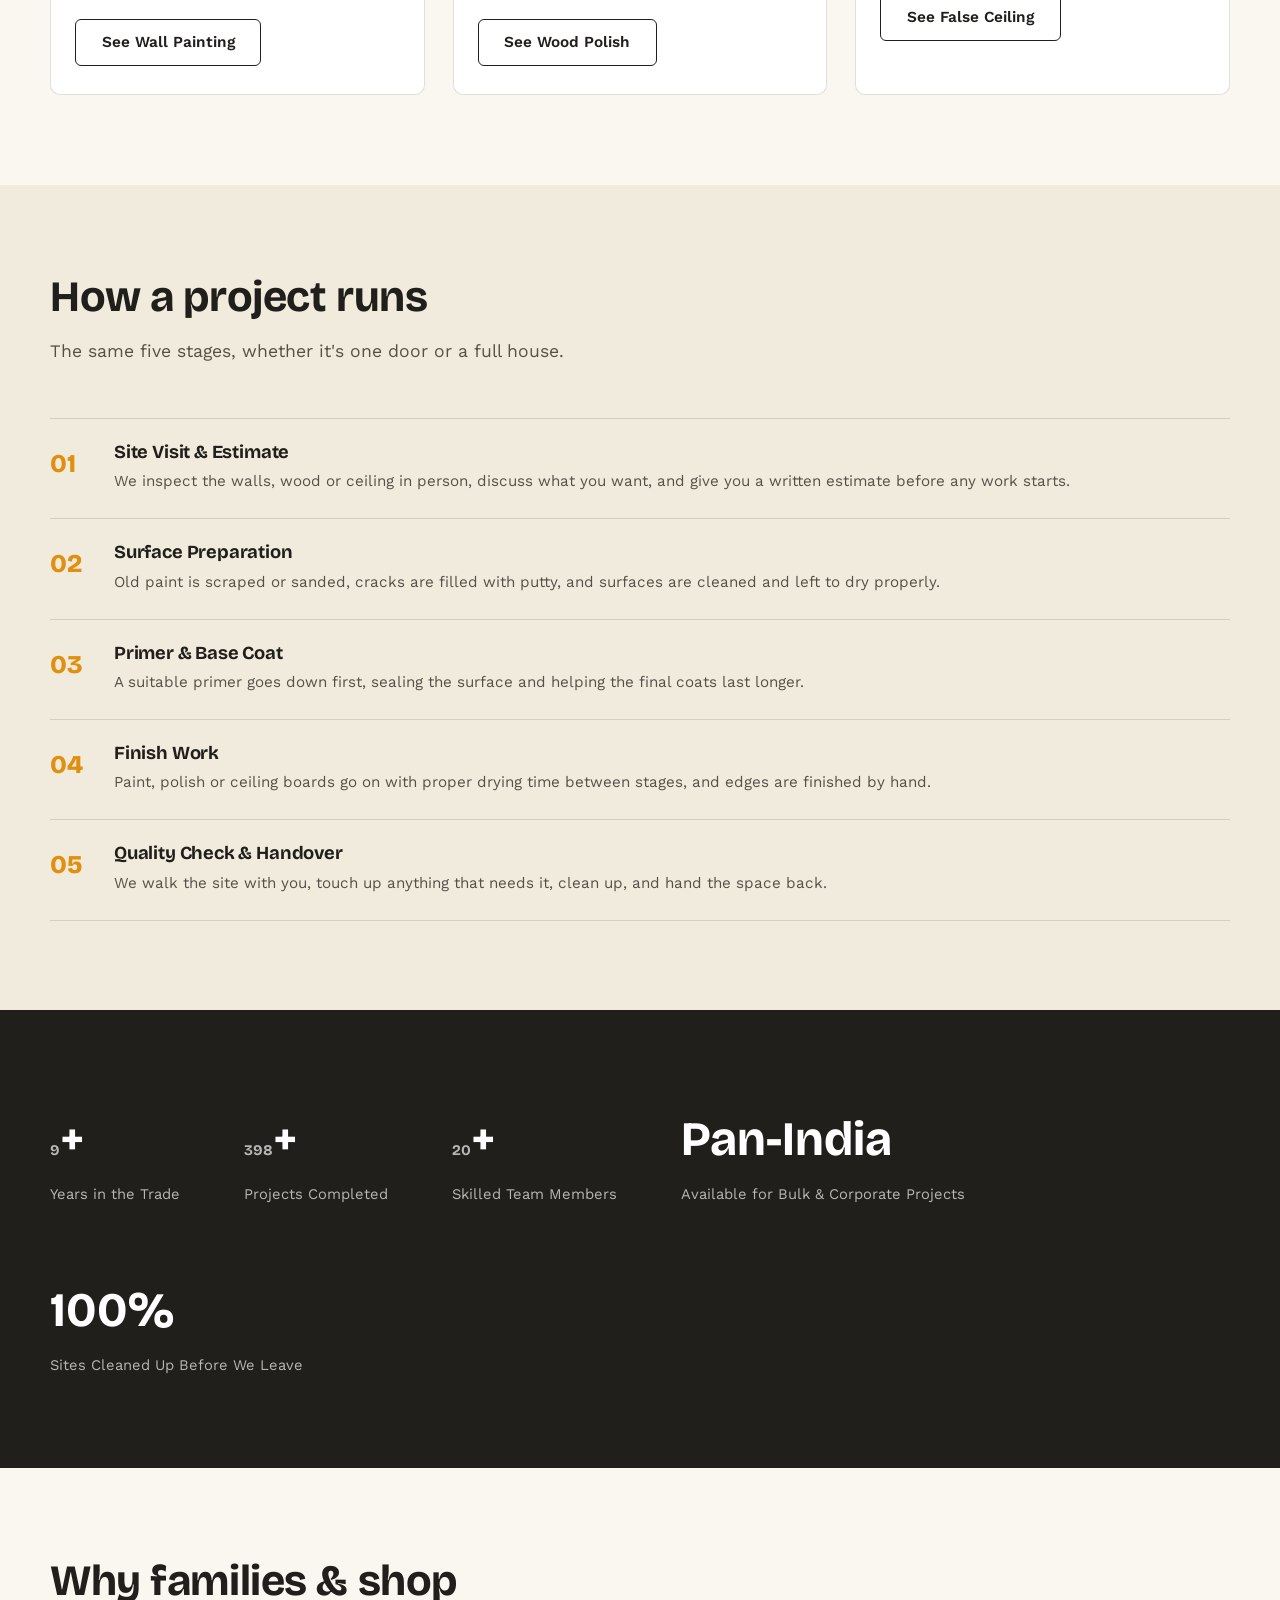
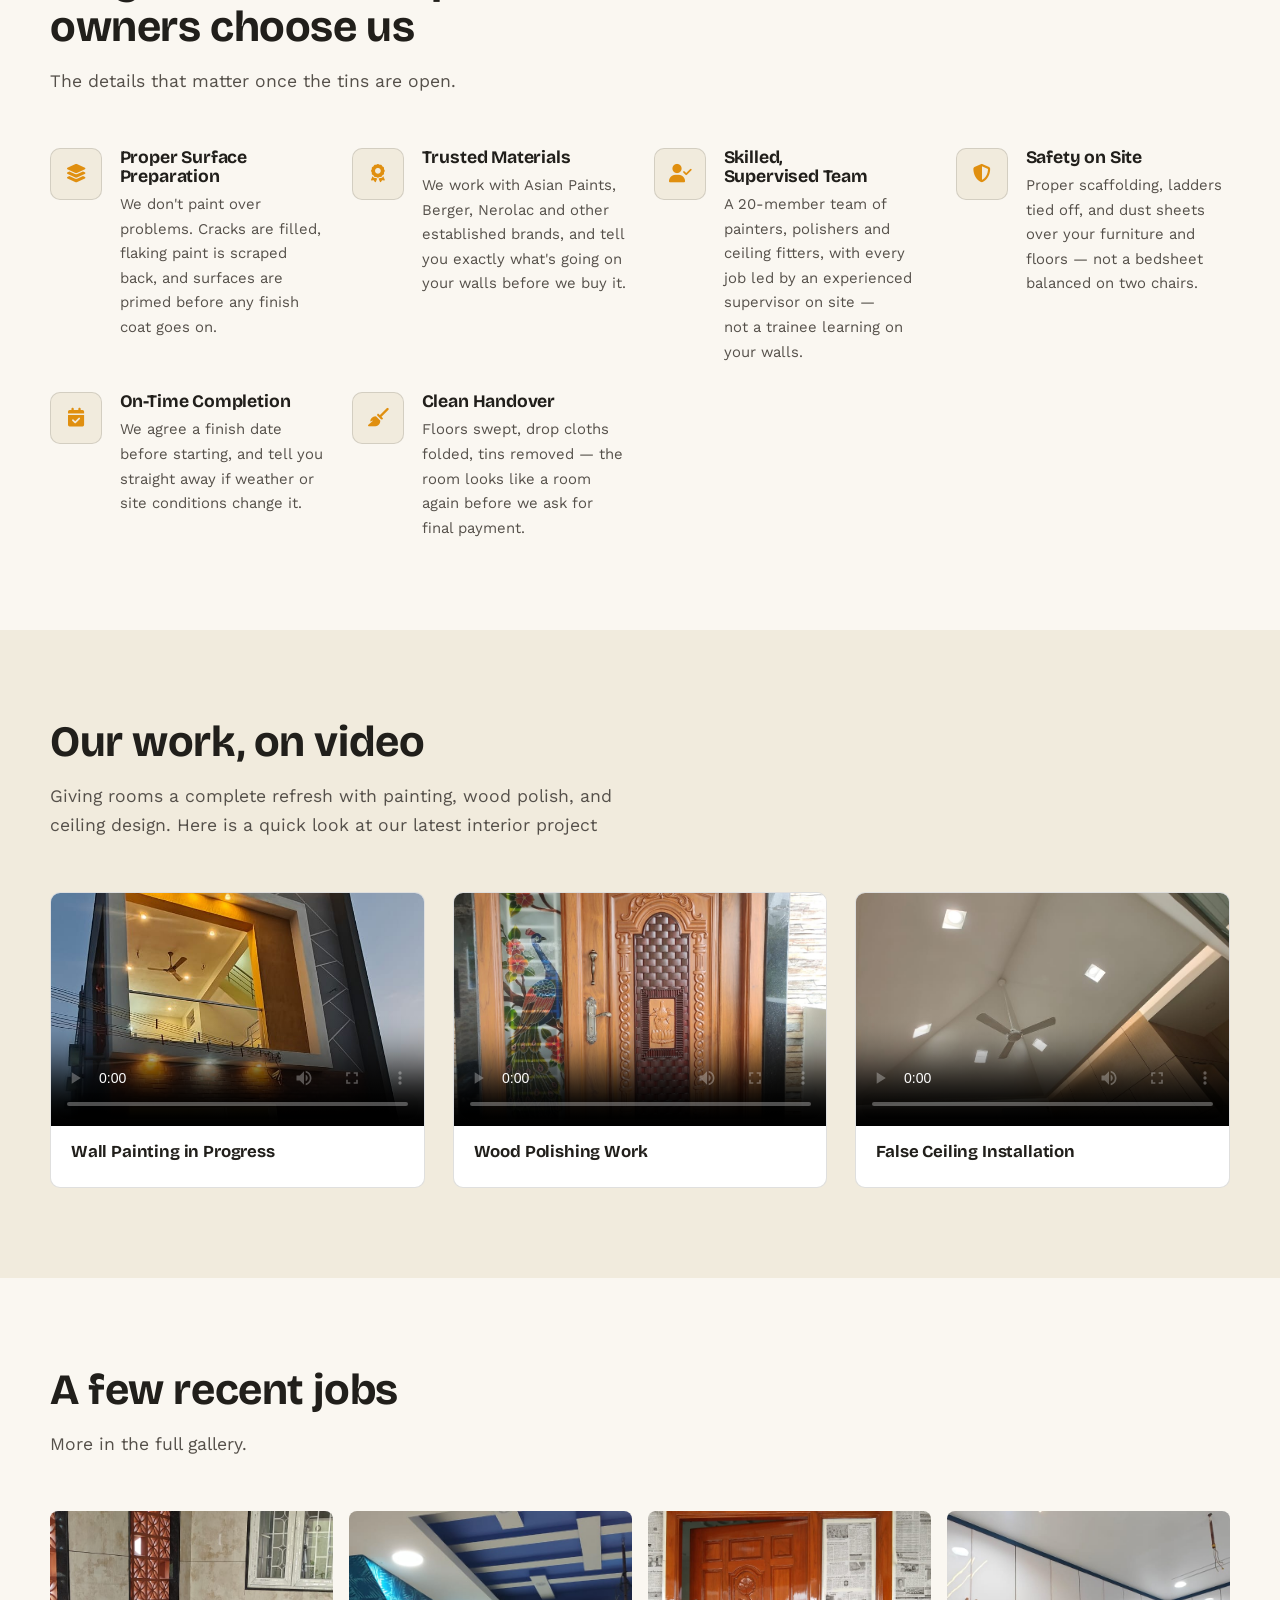
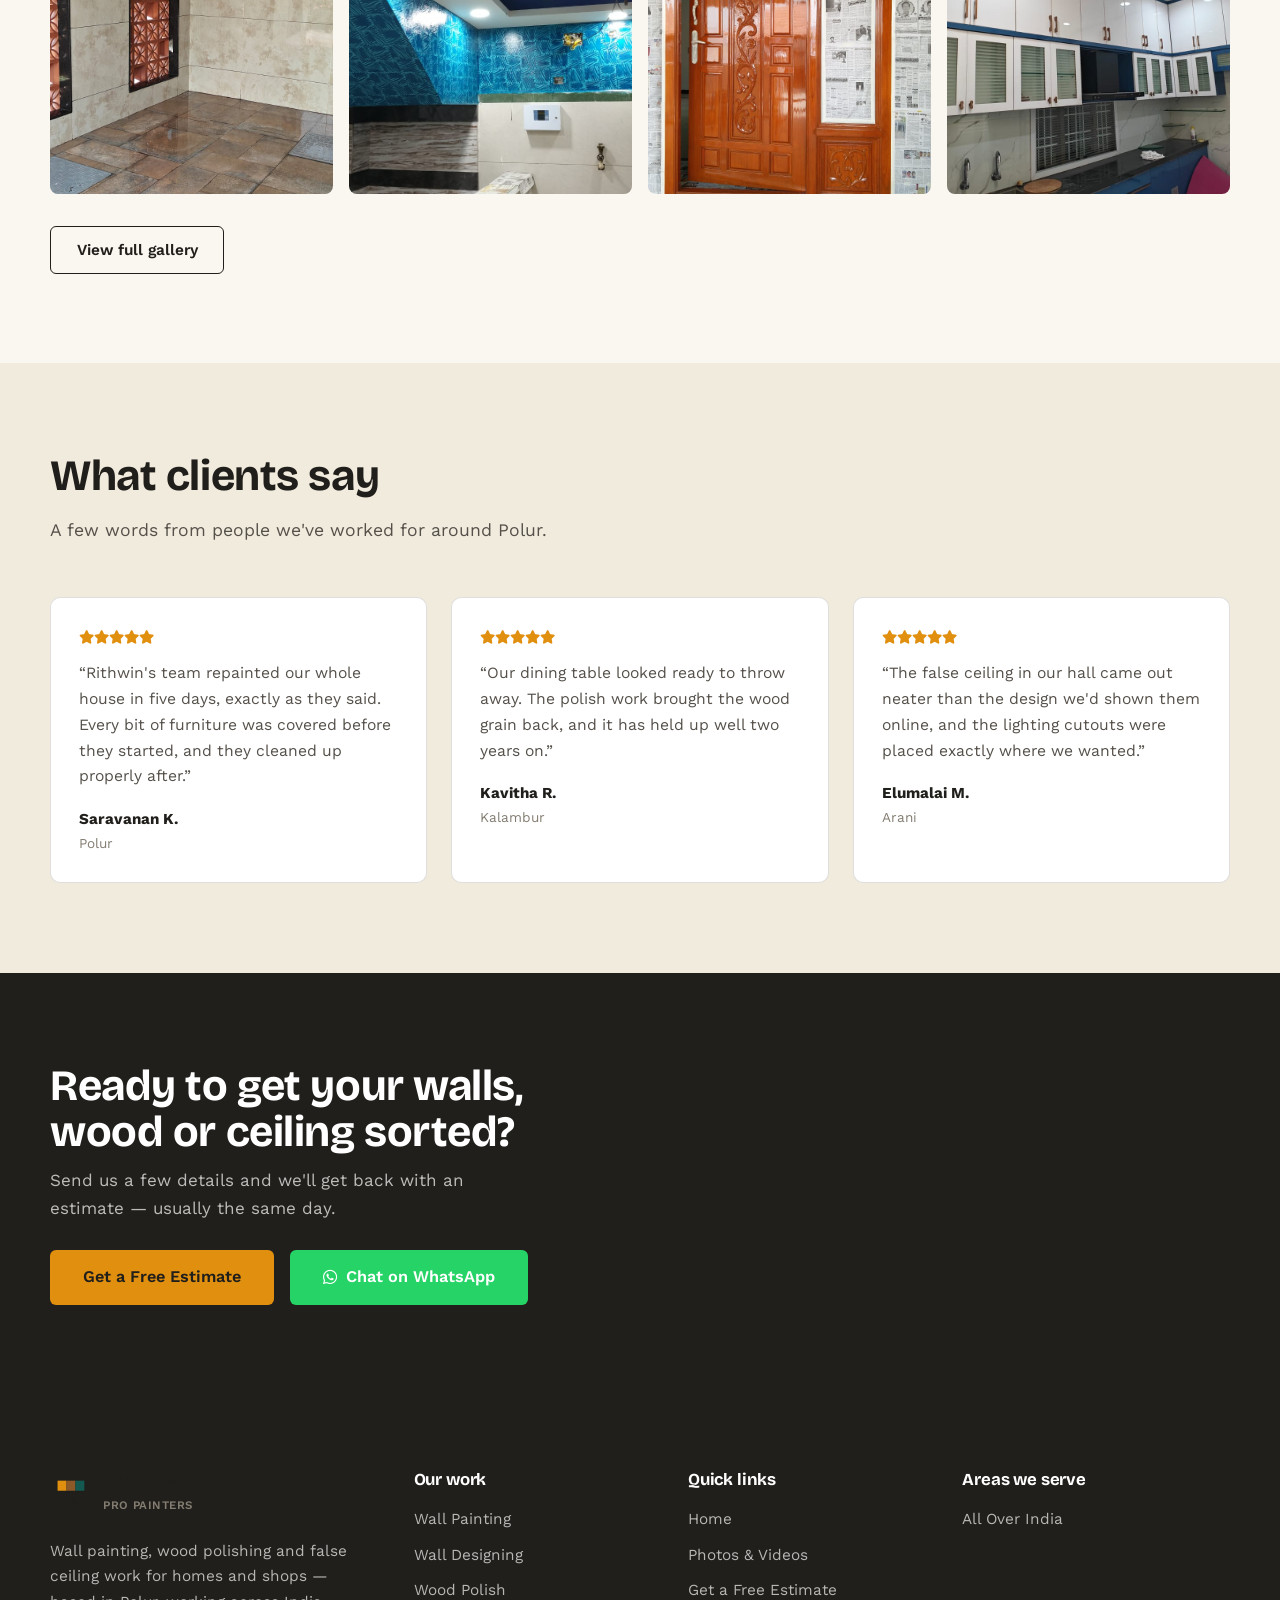
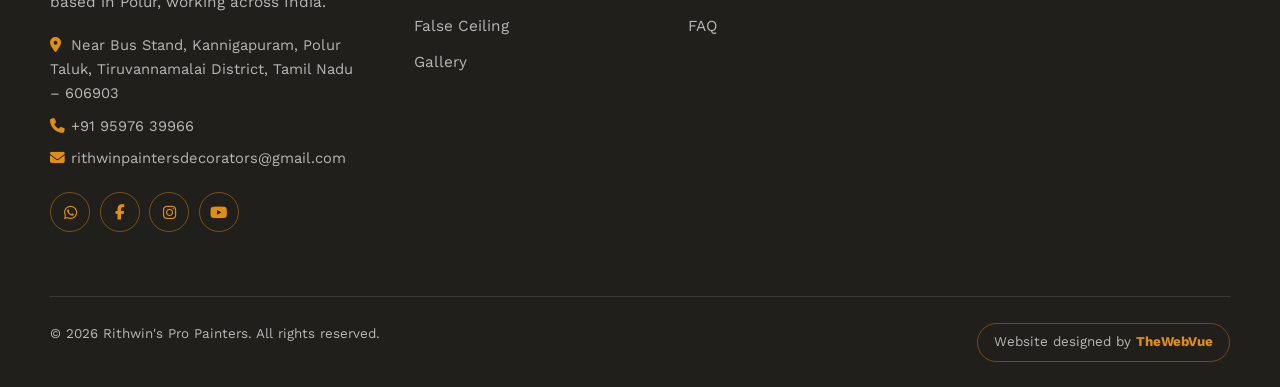
==== commit 4abfffc8: "Update index.html" ====
--- a/index.html
+++ b/index.html
@@ -92,7 +92,7 @@
     </div>
 
     <div class="intro-reveal" aria-hidden="true">
-      <span class="intro-brand">Rithwin's Pro Painters</span>
+      <span class="intro-brand">Rithwin Painter's & Decorator's</span>
     </div>
   </div>
 
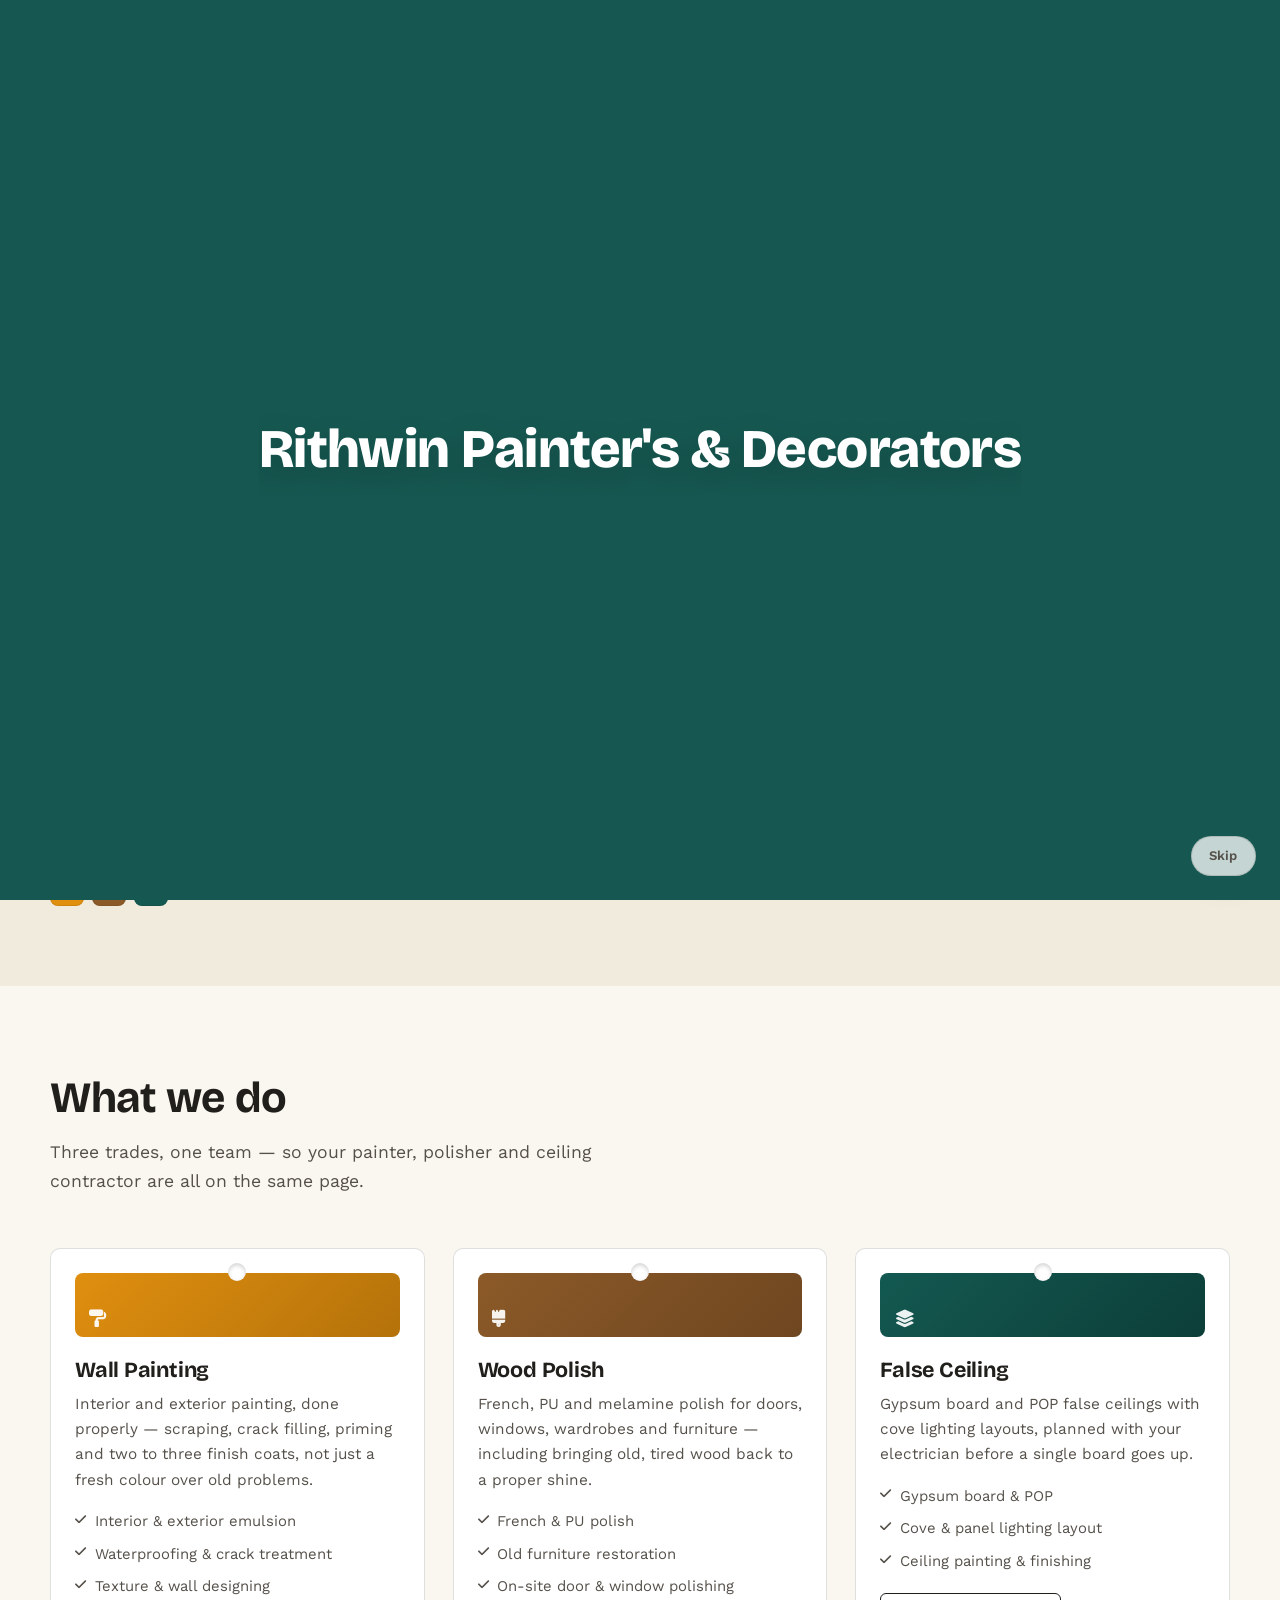
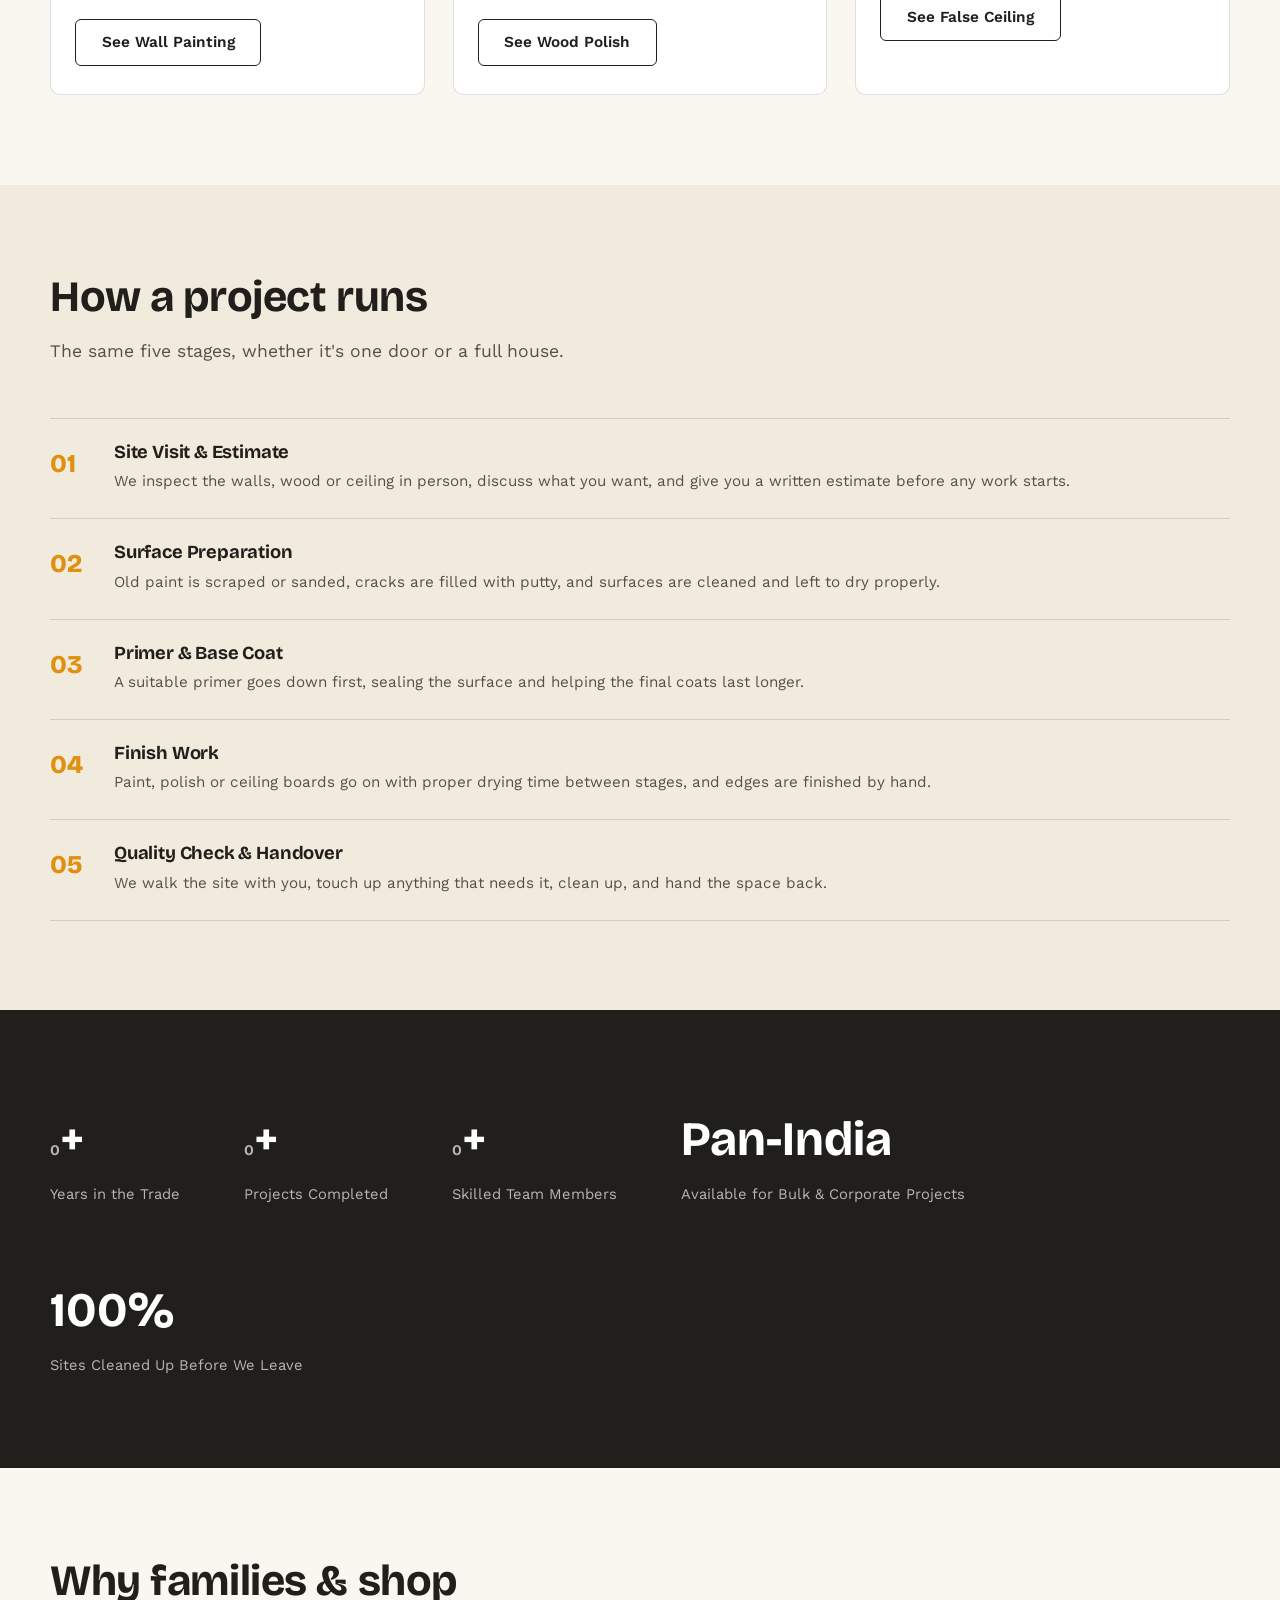
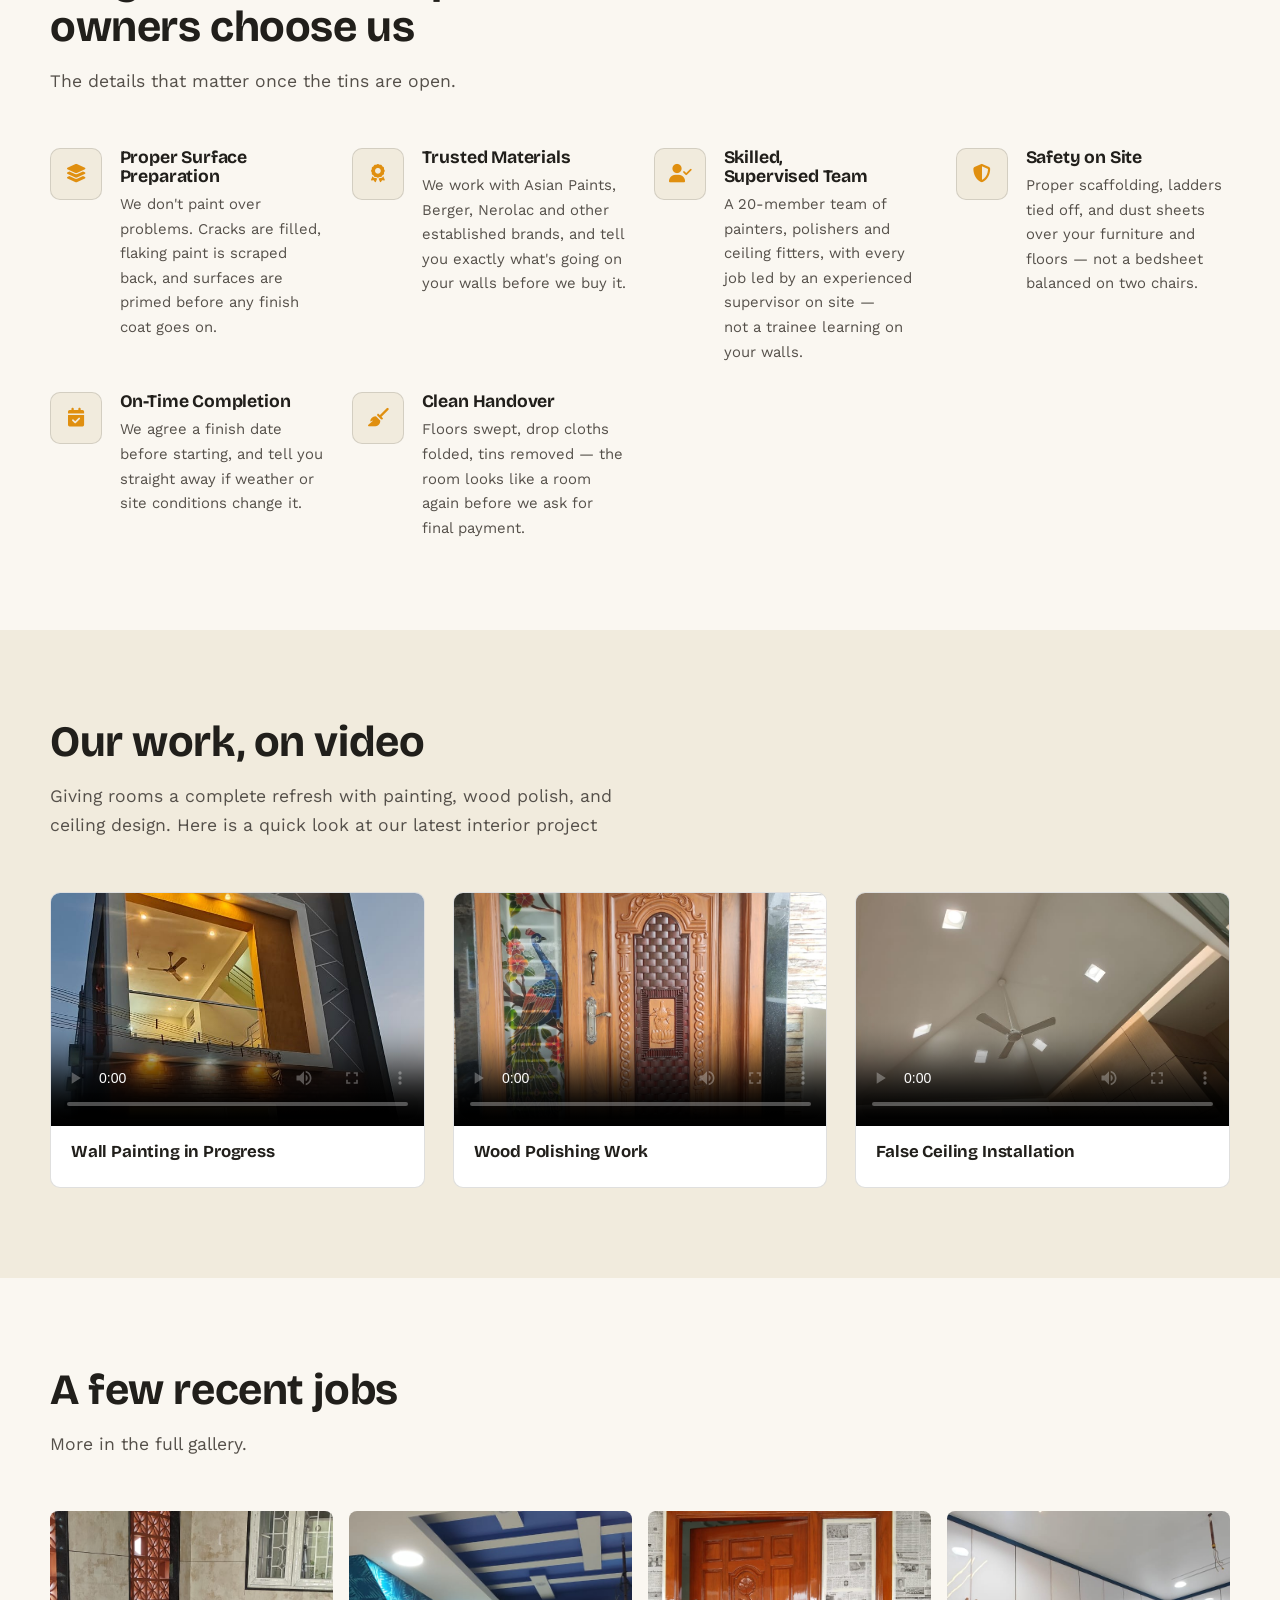
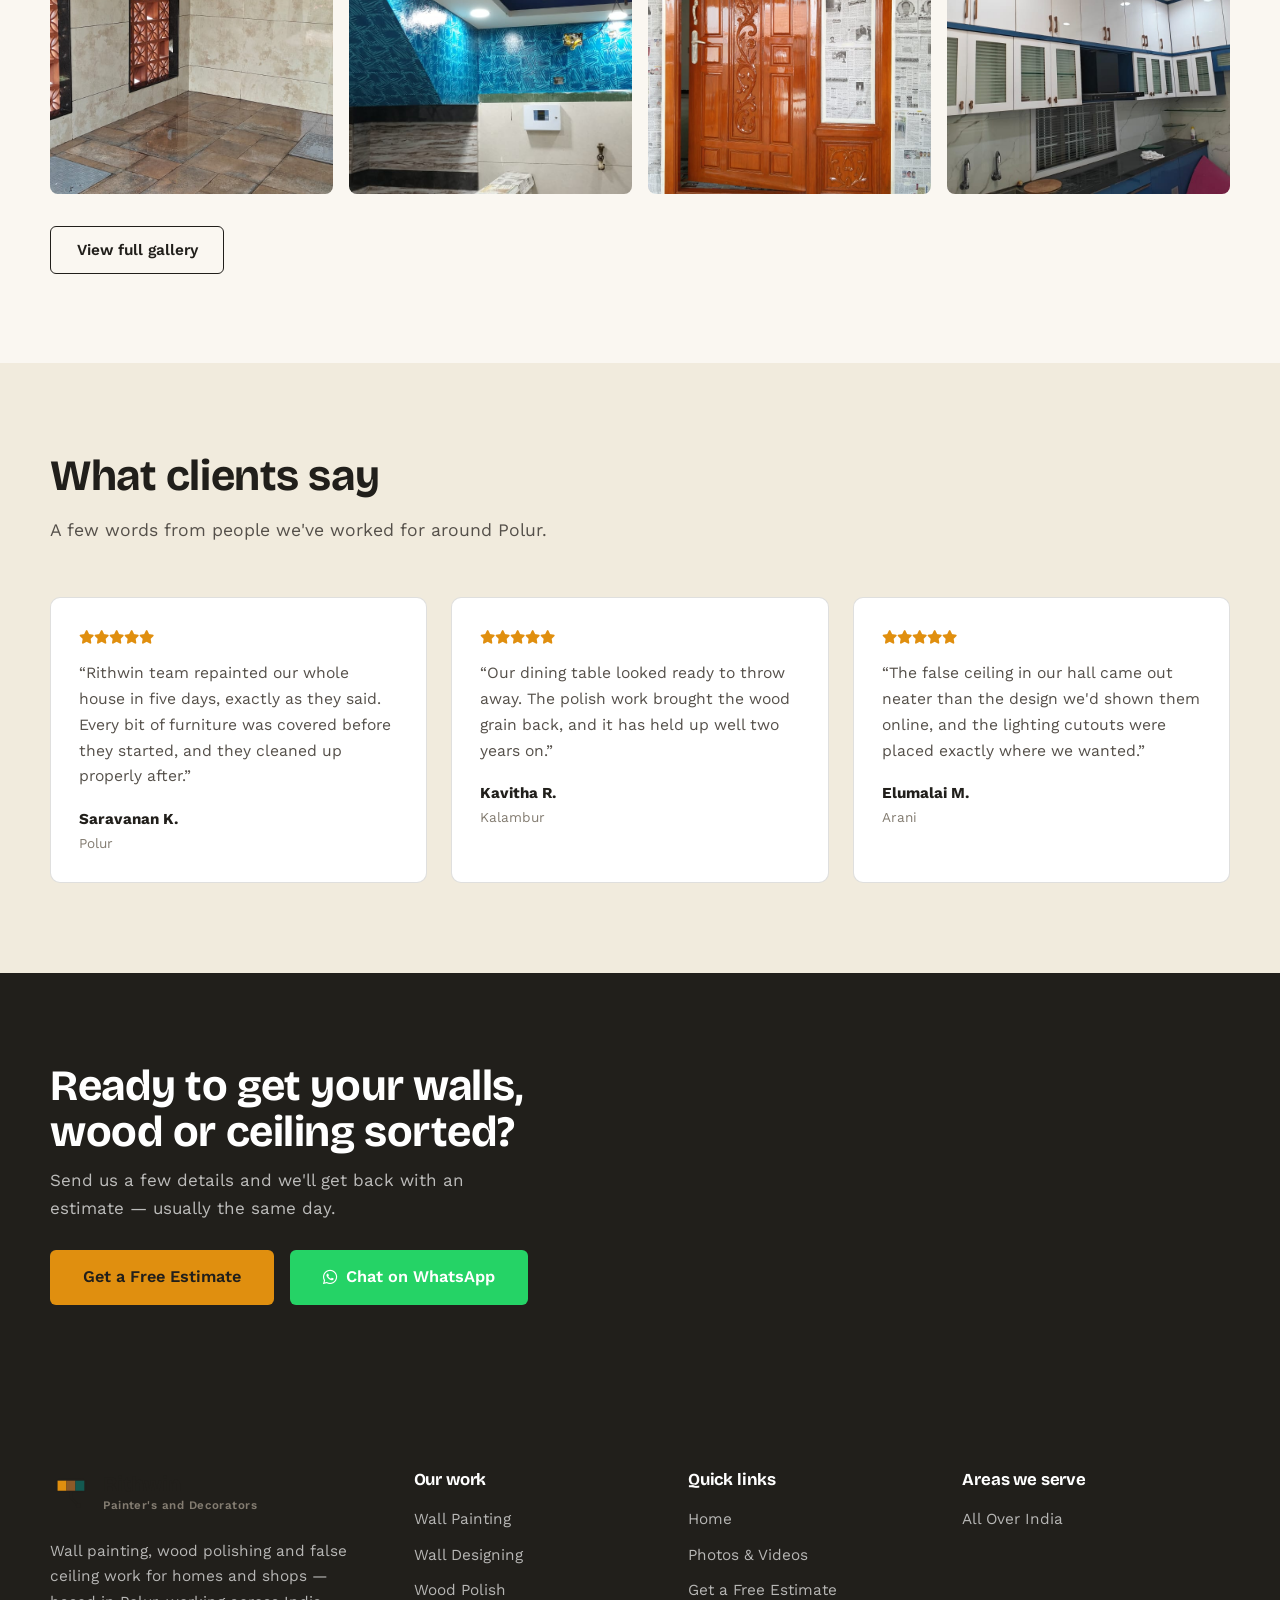
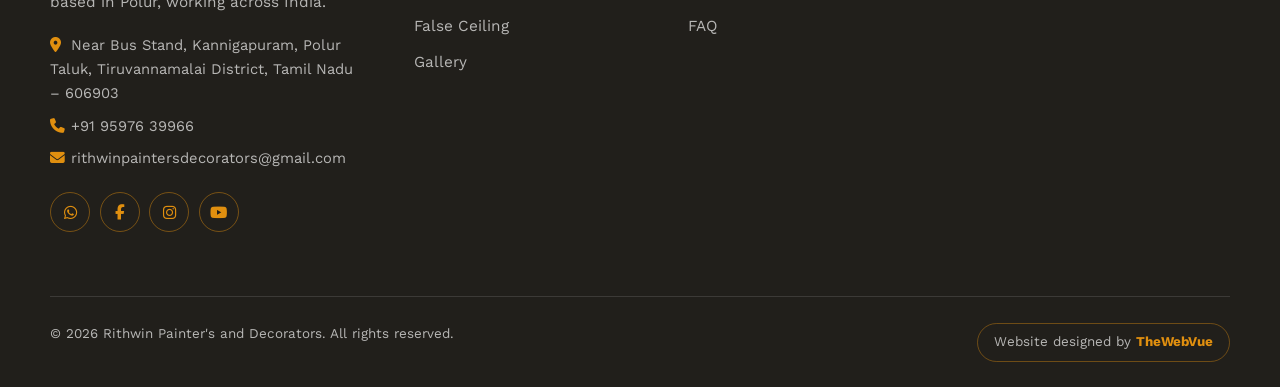
==== commit 0844050a: "Update index.html" ====
--- a/index.html
+++ b/index.html
@@ -3,8 +3,8 @@
 <head>
   <meta charset="UTF-8">
   <meta name="viewport" content="width=device-width, initial-scale=1">
-  <title>Rithwin's Pro Painters | Wall Painting, Wood Polish &amp; False Ceiling</title>
-  <meta name="description" content="Rithwin's Pro Painters handles wall painting, wood polishing and false ceiling work for homes and shops. Based in Polur, Tamil Nadu, with a 20-member team serving clients across India.">
+  <title>Rithwin Painter's & Decorators | Wall Painting, Wood Polish &amp; False Ceiling</title>
+  <meta name="description" content="Rithwin Painter's & Decorators handles wall painting, wood polishing and false ceiling work for homes and shops. Based in Polur, Tamil Nadu, with a 20-member team serving clients across India.">
   <meta name="theme-color" content="#211F1B">
   <script>(function(){try{if(sessionStorage.getItem('rppIntroPlayed')){document.documentElement.className+=' intro-skip';}}catch(e){}})();</script>
   <noscript><style>.intro-overlay{display:none!important}</style></noscript>
@@ -92,7 +92,7 @@
     </div>
 
     <div class="intro-reveal" aria-hidden="true">
-      <span class="intro-brand">Rithwin Painter's & Decorator's</span>
+      <span class="intro-brand">Rithwin Painter's & Decorators</span>
     </div>
   </div>
 
@@ -108,7 +108,7 @@
 
   <header class="site-header" id="header">
     <div class="container nav-inner">
-      <a href="index.html" class="brand" aria-label="Rithwin's Pro Painters, home">
+      <a href="index.html" class="brand" aria-label="Rithwin Painter's & Decorators, home">
         <svg class="brand-mark" viewBox="0 0 40 40" fill="none" aria-hidden="true">
           <rect x="6" y="8" width="28" height="12" rx="4" fill="none" stroke="#211F1B" stroke-width="1.6"/>
           <rect x="7.2" y="9.2" width="8.5" height="9.6" fill="#E08F0F"/>
@@ -118,8 +118,8 @@
           <circle cx="27" cy="33" r="2.3" fill="#211F1B"/>
         </svg>
         <span class="brand-text">
-          <span class="brand-name">Rithwin's</span>
-          <span class="brand-sub">PRO PAINTERS</span>
+          <span class="brand-name">Rithwin</span>
+          <span class="brand-sub">Painter's and Decorators</span>
         </span>
       </a>
 
@@ -155,7 +155,7 @@
         <div class="hero-copy">
           <span class="eyebrow-chip"><span class="eyebrow-dot" style="background:var(--ochre)"></span>Based in Polur, Tamil Nadu — Projects All Over India</span>
           <h1 class="hero-title"><span>From Bare Wall to</span><span>Finished Room.</span></h1>
-          <p class="lede">Rithwin's Pro Painters handles wall painting, wood polishing and false ceiling work for homes and shops — proper surface preparation, quality materials, and a clean handover every time. Based in Polur, our 20-member team also travels for larger residential and commercial projects across India.</p>
+          <p class="lede">Rithwin Painter's and Decorators handles wall painting, wood polishing and false ceiling work for homes and shops — proper surface preparation, quality materials, and a clean handover every time. Based in Polur, our 20-member team also travels for larger residential and commercial projects across India.</p>
 
           <div class="hero-actions">
             <a href="contact.html" class="btn btn-ochre btn-lg">Get a Free Estimate</a>
@@ -386,7 +386,7 @@
           <div class="testimonial-card">
             <span class="testimonial-mark" aria-hidden="true"></span>
             <div class="stars" aria-label="Rated 5 out of 5"><i class="fa-solid fa-star" aria-hidden="true"></i><i class="fa-solid fa-star" aria-hidden="true"></i><i class="fa-solid fa-star" aria-hidden="true"></i><i class="fa-solid fa-star" aria-hidden="true"></i><i class="fa-solid fa-star" aria-hidden="true"></i></div>
-            <p>&ldquo;Rithwin's team repainted our whole house in five days, exactly as they said. Every bit of furniture was covered before they started, and they cleaned up properly after.&rdquo;</p>
+            <p>&ldquo;Rithwin team repainted our whole house in five days, exactly as they said. Every bit of furniture was covered before they started, and they cleaned up properly after.&rdquo;</p>
             <div class="testimonial-name">Saravanan K.</div>
             <div class="testimonial-loc">Polur</div>
           </div>
@@ -427,7 +427,7 @@
     <div class="container">
       <div class="footer-grid">
         <div class="footer-about">
-          <a href="index.html" class="brand" aria-label="Rithwin's Pro Painters, home">
+          <a href="index.html" class="brand" aria-label="Rithwin Painter's and Decorator, home">
             <svg class="brand-mark" viewBox="0 0 40 40" fill="none" aria-hidden="true">
           <rect x="6" y="8" width="28" height="12" rx="4" fill="none" stroke="#211F1B" stroke-width="1.6"/>
           <rect x="7.2" y="9.2" width="8.5" height="9.6" fill="#E08F0F"/>
@@ -436,7 +436,7 @@
           <path d="M20 20 L20 26 L27 33" stroke="#211F1B" stroke-width="2" stroke-linecap="round" fill="none"/>
           <circle cx="27" cy="33" r="2.3" fill="#211F1B"/>
         </svg>
-            <span class="brand-text"><span class="brand-name">Rithwin's</span><span class="brand-sub">PRO PAINTERS</span></span>
+            <span class="brand-text"><span class="brand-name">Rithwin</span><span class="brand-sub">Painter's and Decorators</span></span>
           </a>
           <p>Wall painting, wood polishing and false ceiling work for homes and shops — based in Polur, working across India.</p>
           <div class="footer-address">
@@ -482,7 +482,7 @@
       </div>
 
       <div class="footer-bottom">
-        <span>&copy; <span id="year">2026</span> Rithwin's Pro Painters. All rights reserved.</span>
+        <span>&copy; <span id="year">2026</span> Rithwin Painter's and Decorators. All rights reserved.</span>
         <!-- Designer credit: replace href="#" with the TheWebVue website address -->
         <p class="credit">Website designed by <a href="#" rel="noopener">TheWebVue</a></p>
       </div>
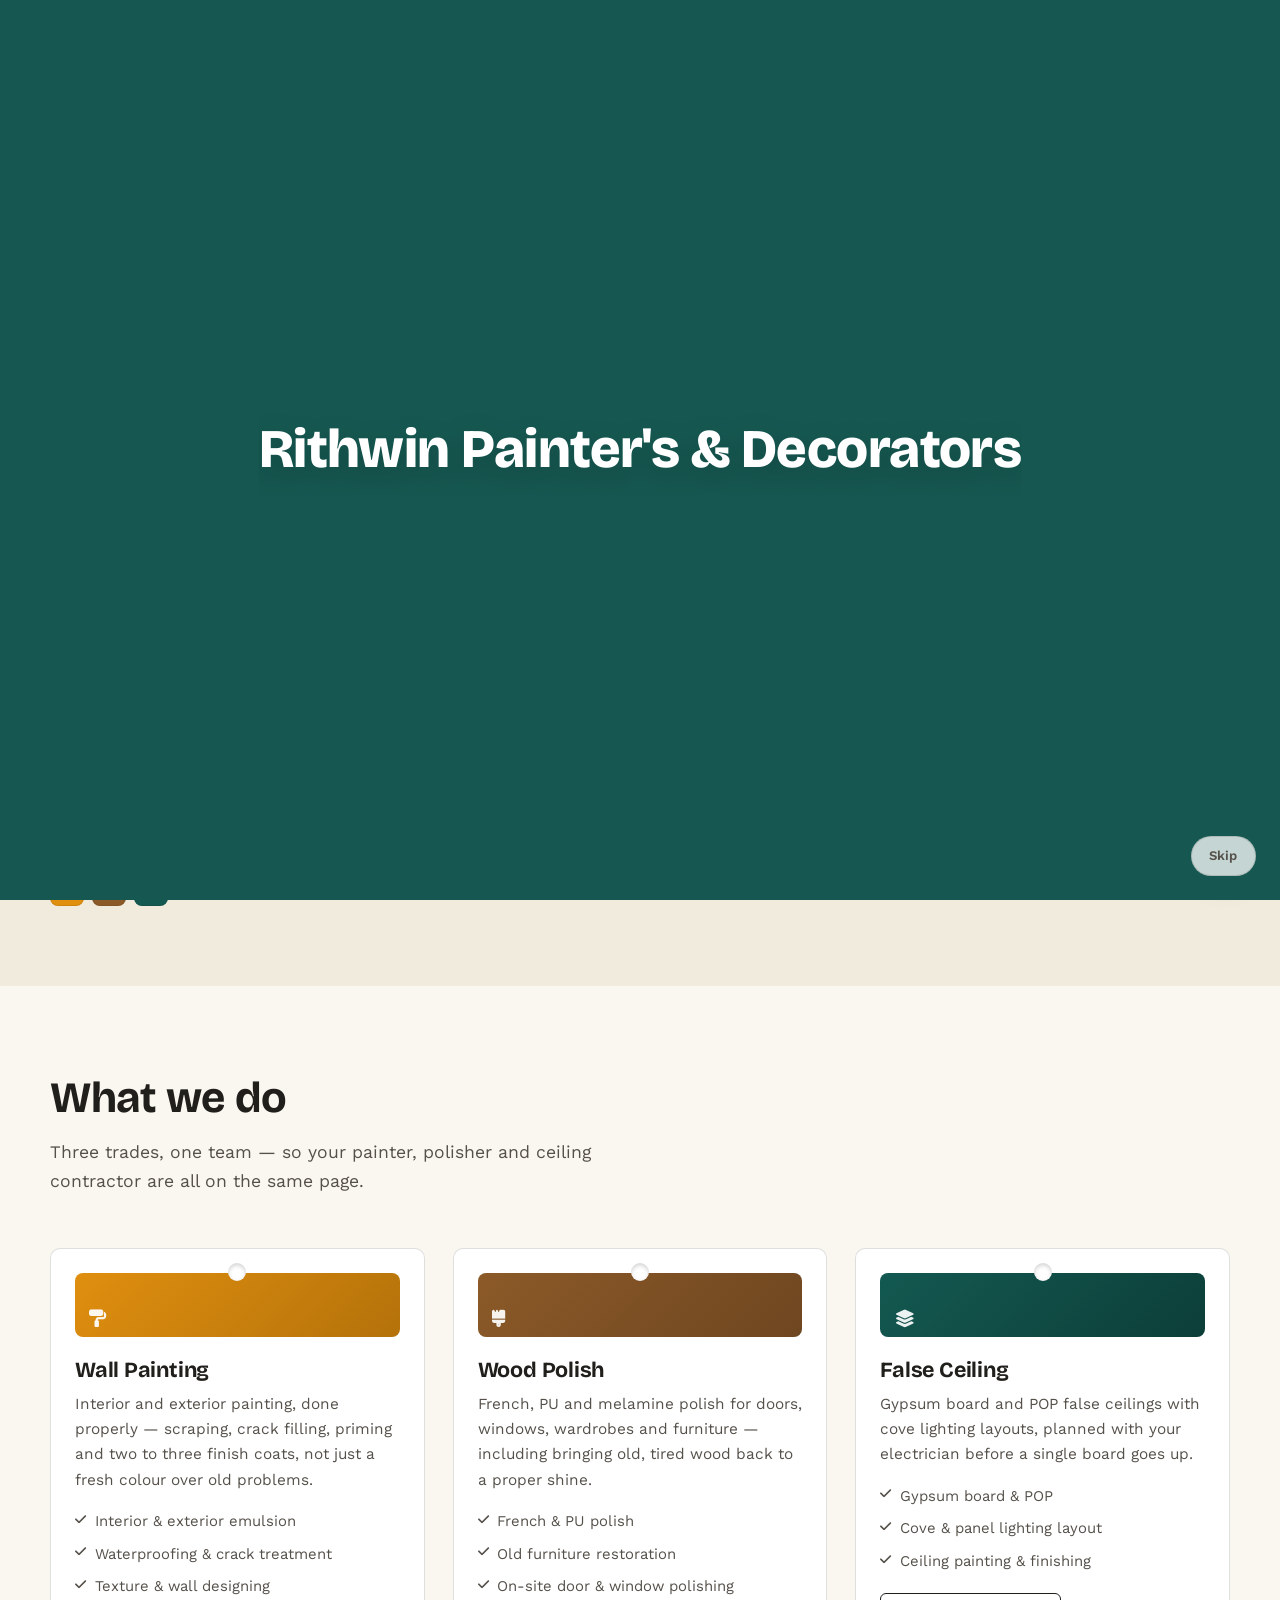
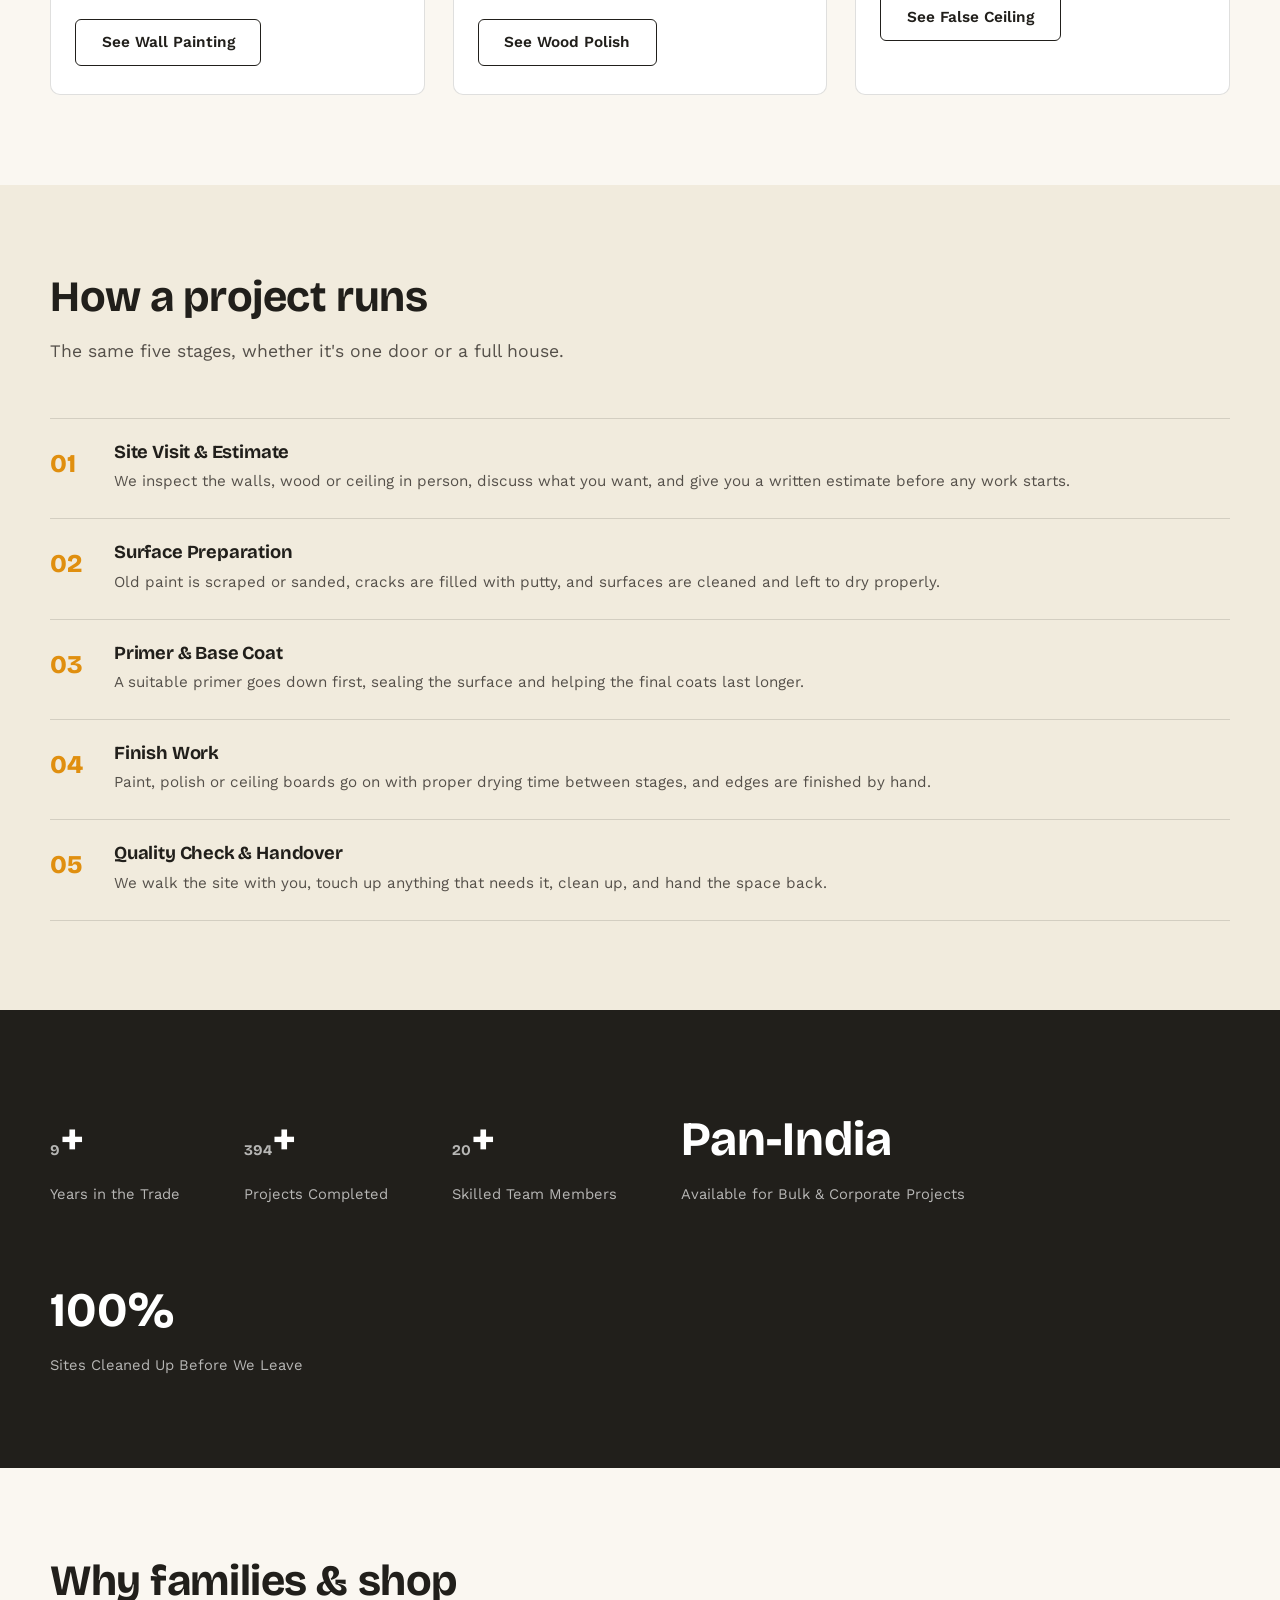
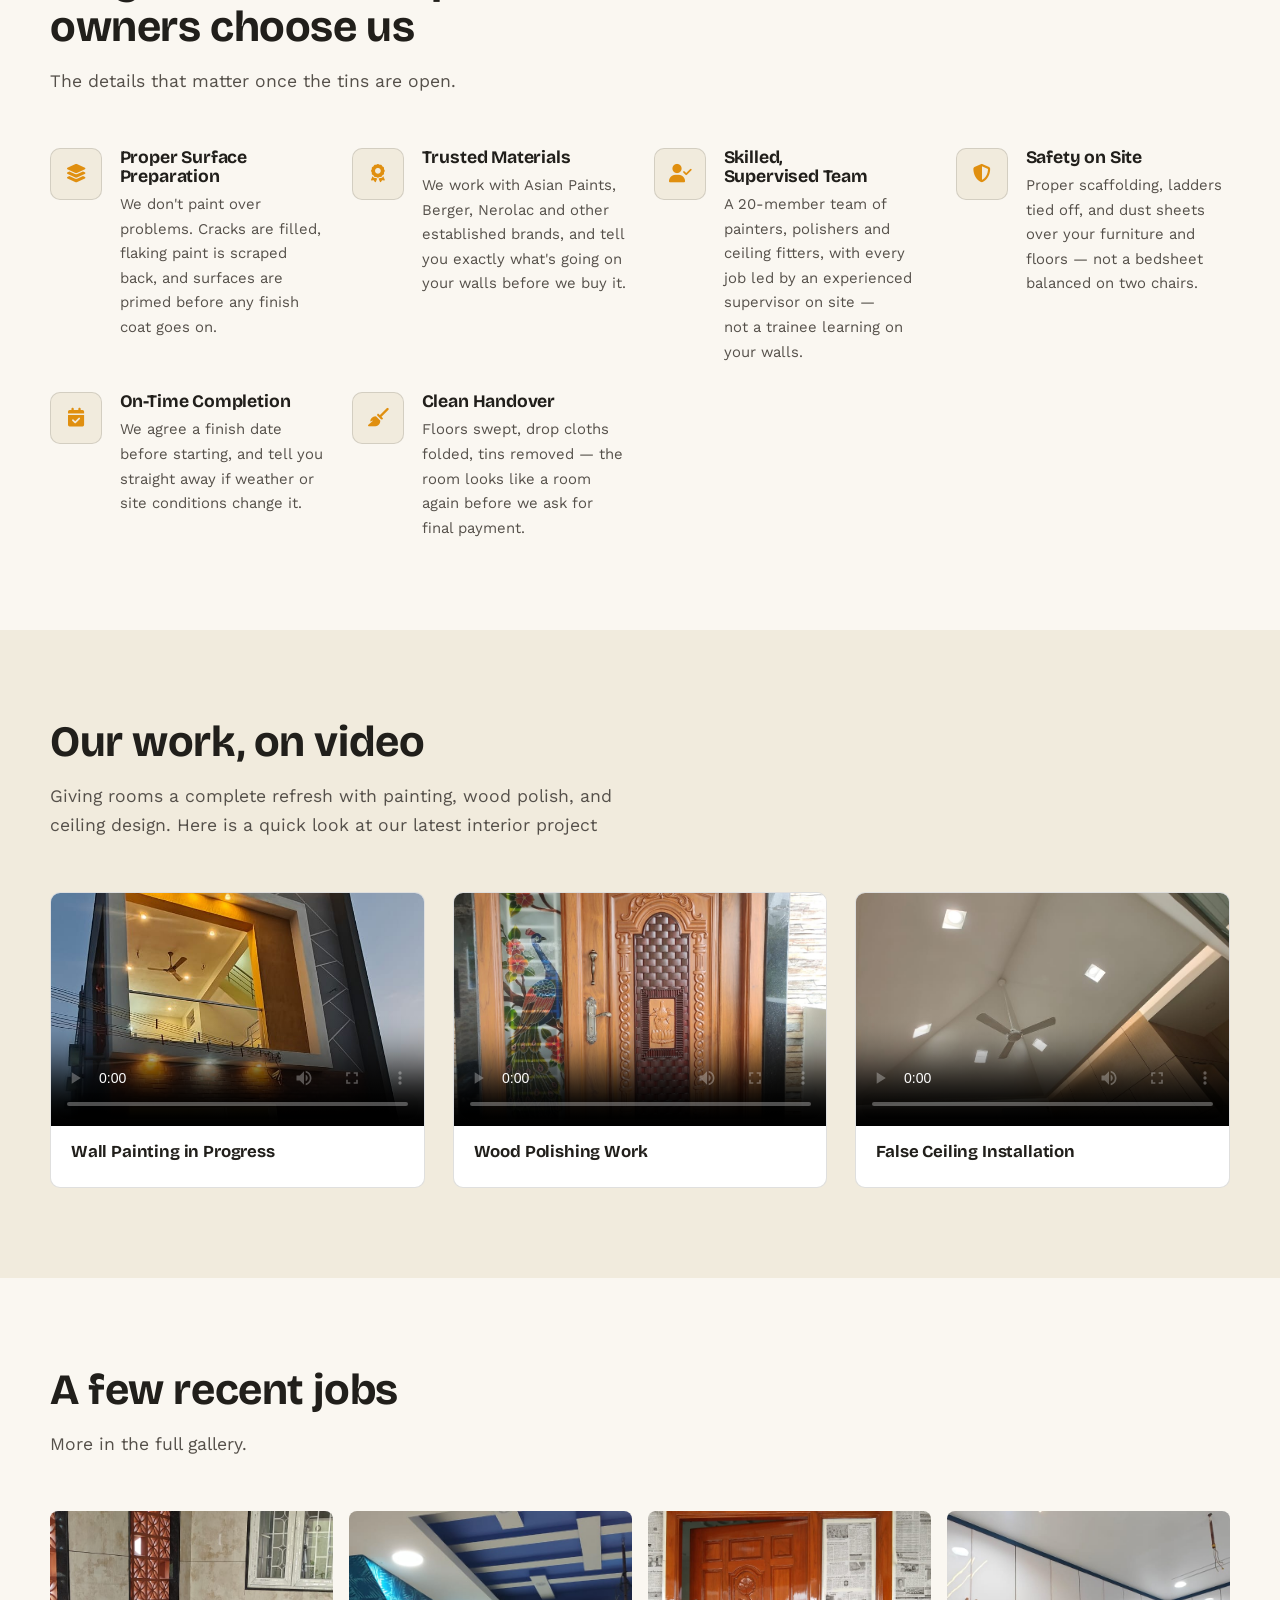
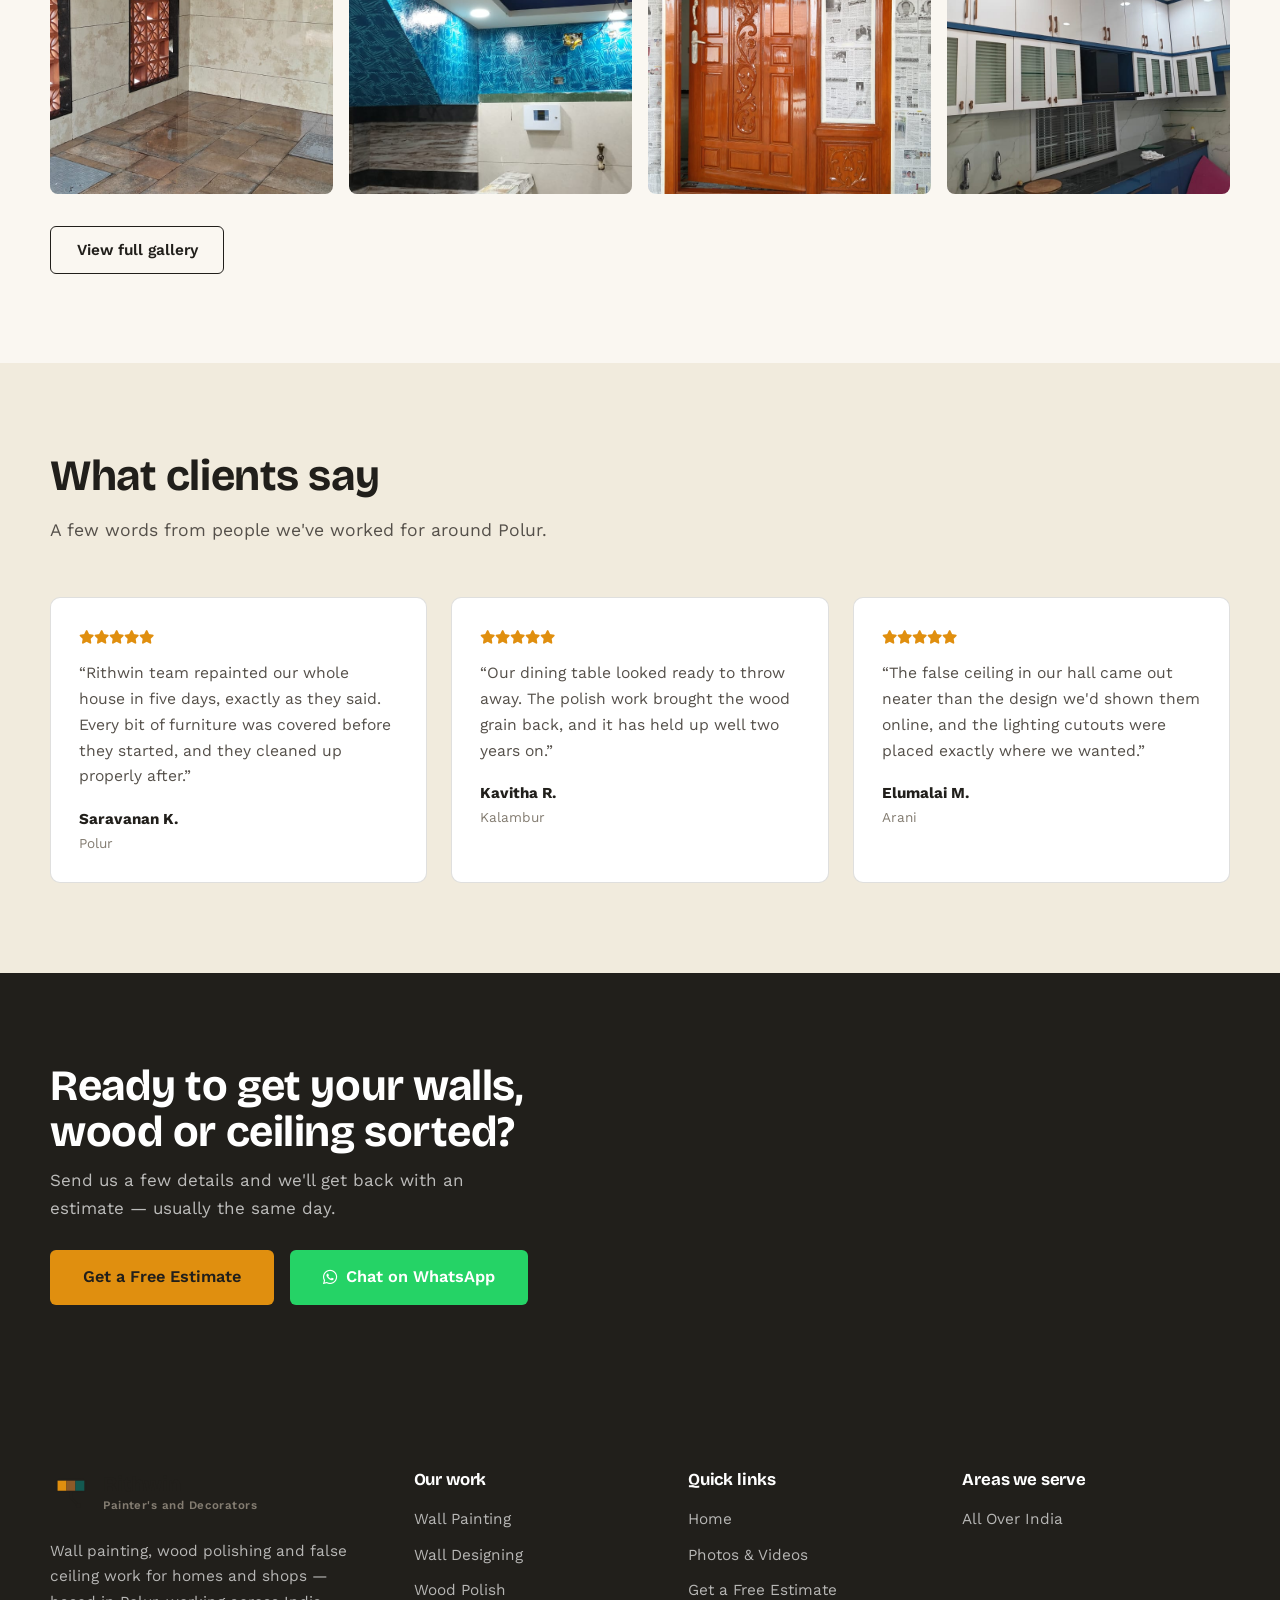
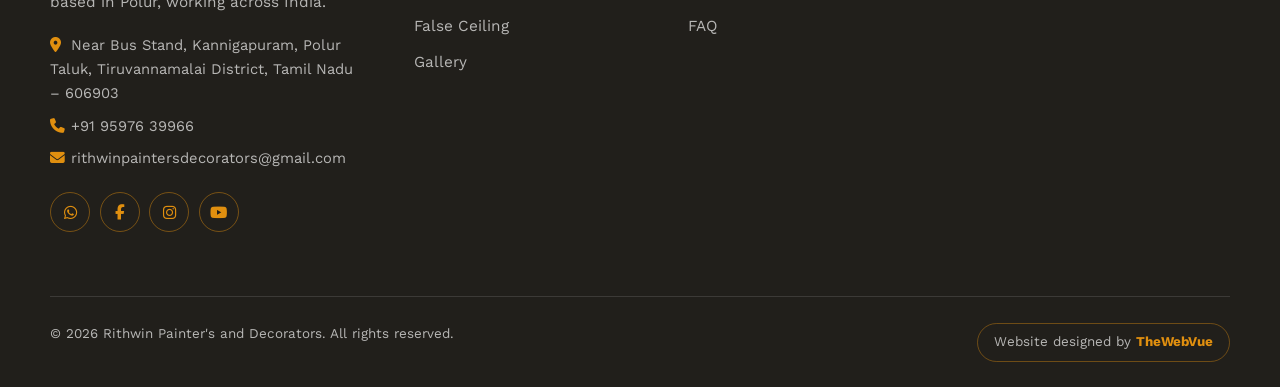
==== commit 06128f63: "Update index.html" ====
--- a/index.html
+++ b/index.html
@@ -448,7 +448,7 @@
             <a href="https://wa.me/919597639966" target="_blank" rel="noopener" aria-label="WhatsApp"><i class="fa-brands fa-whatsapp"></i></a>
             <a href="#" aria-label="Facebook"><i class="fa-brands fa-facebook-f"></i></a>
             <a href="https://www.instagram.com/rithwinpainters?stkn=cnlua2s0M3kzYmc2" target="_blank" rel="noopener" aria-label="Instagram"><i class="fa-brands fa-instagram"></i></a>
-            <a href="#" aria-label="YouTube"><i class="fa-brands fa-youtube"></i></a>
+            <a href="https://youtube.com/@rithwinpainters-decorators?si=6OGazhKGy8rvEyZ9" aria-label="YouTube"><i class="fa-brands fa-youtube"></i></a>
           </div>
         </div>
 
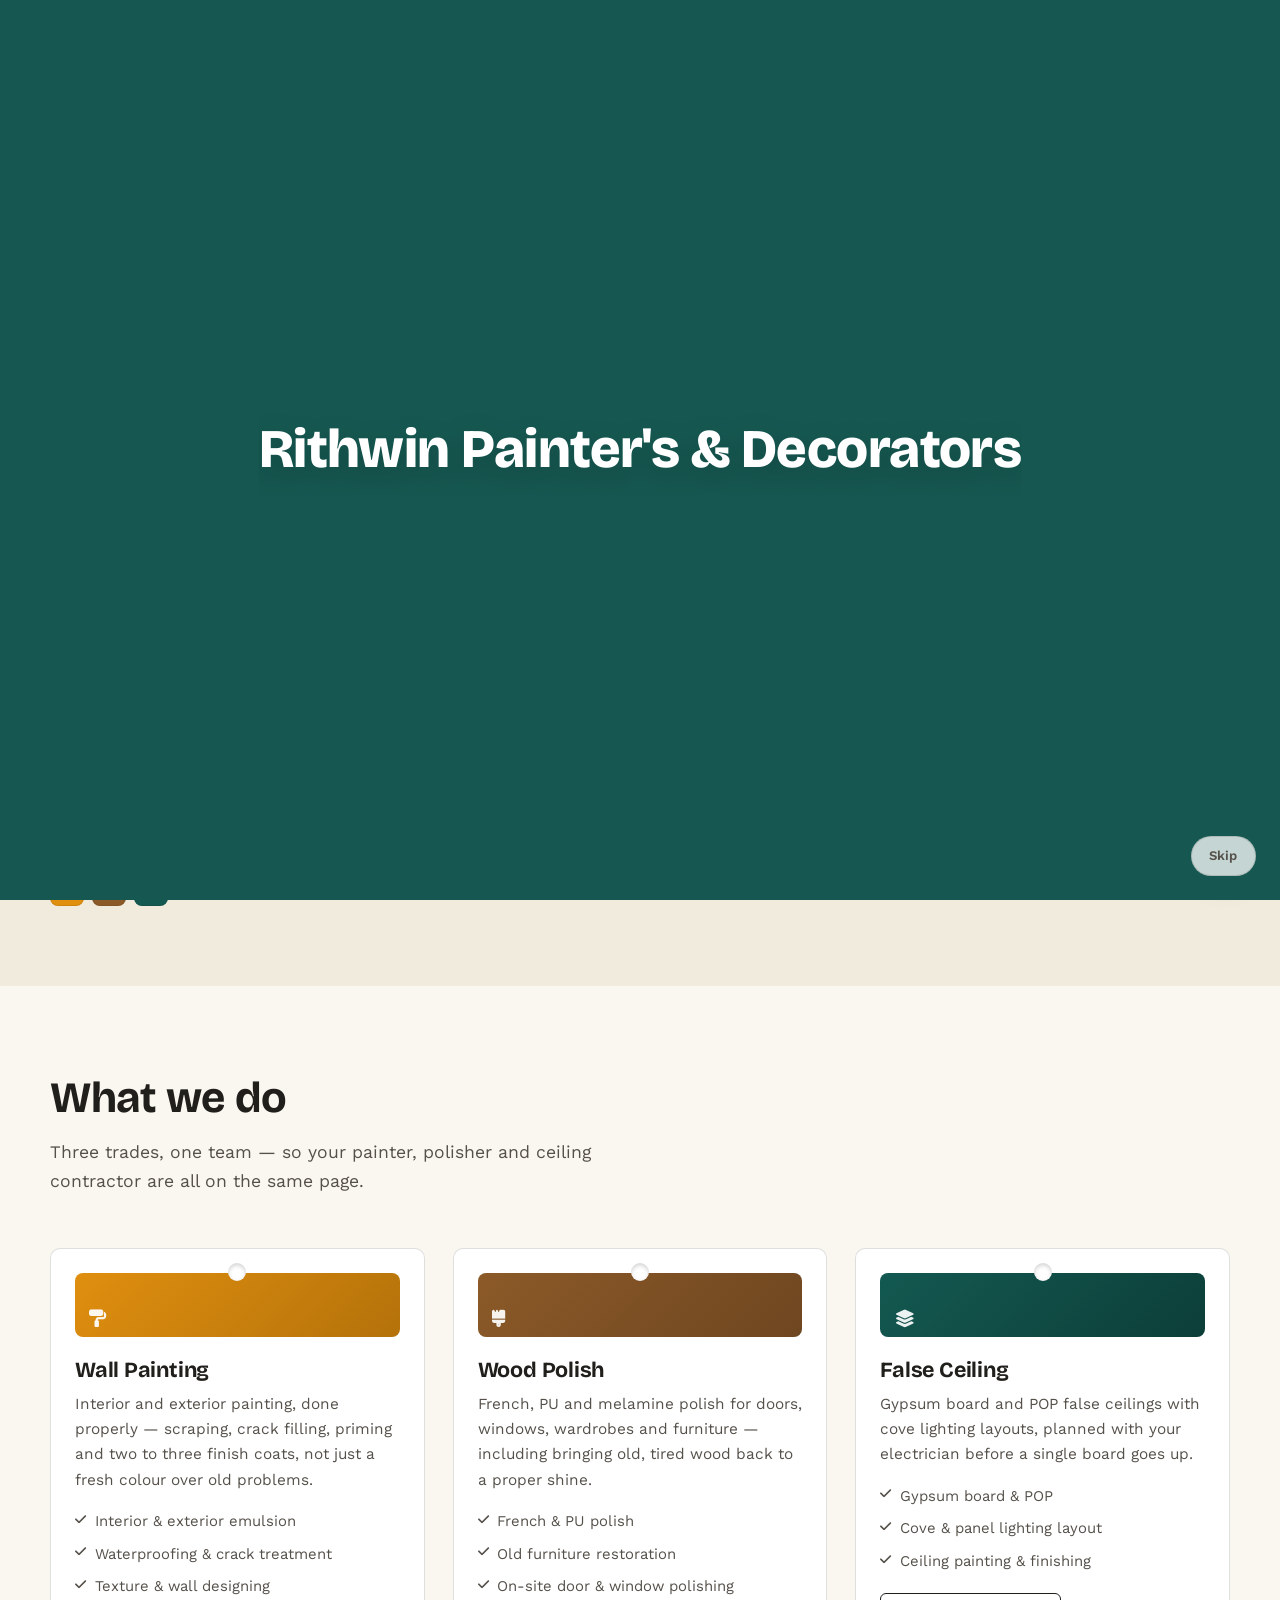
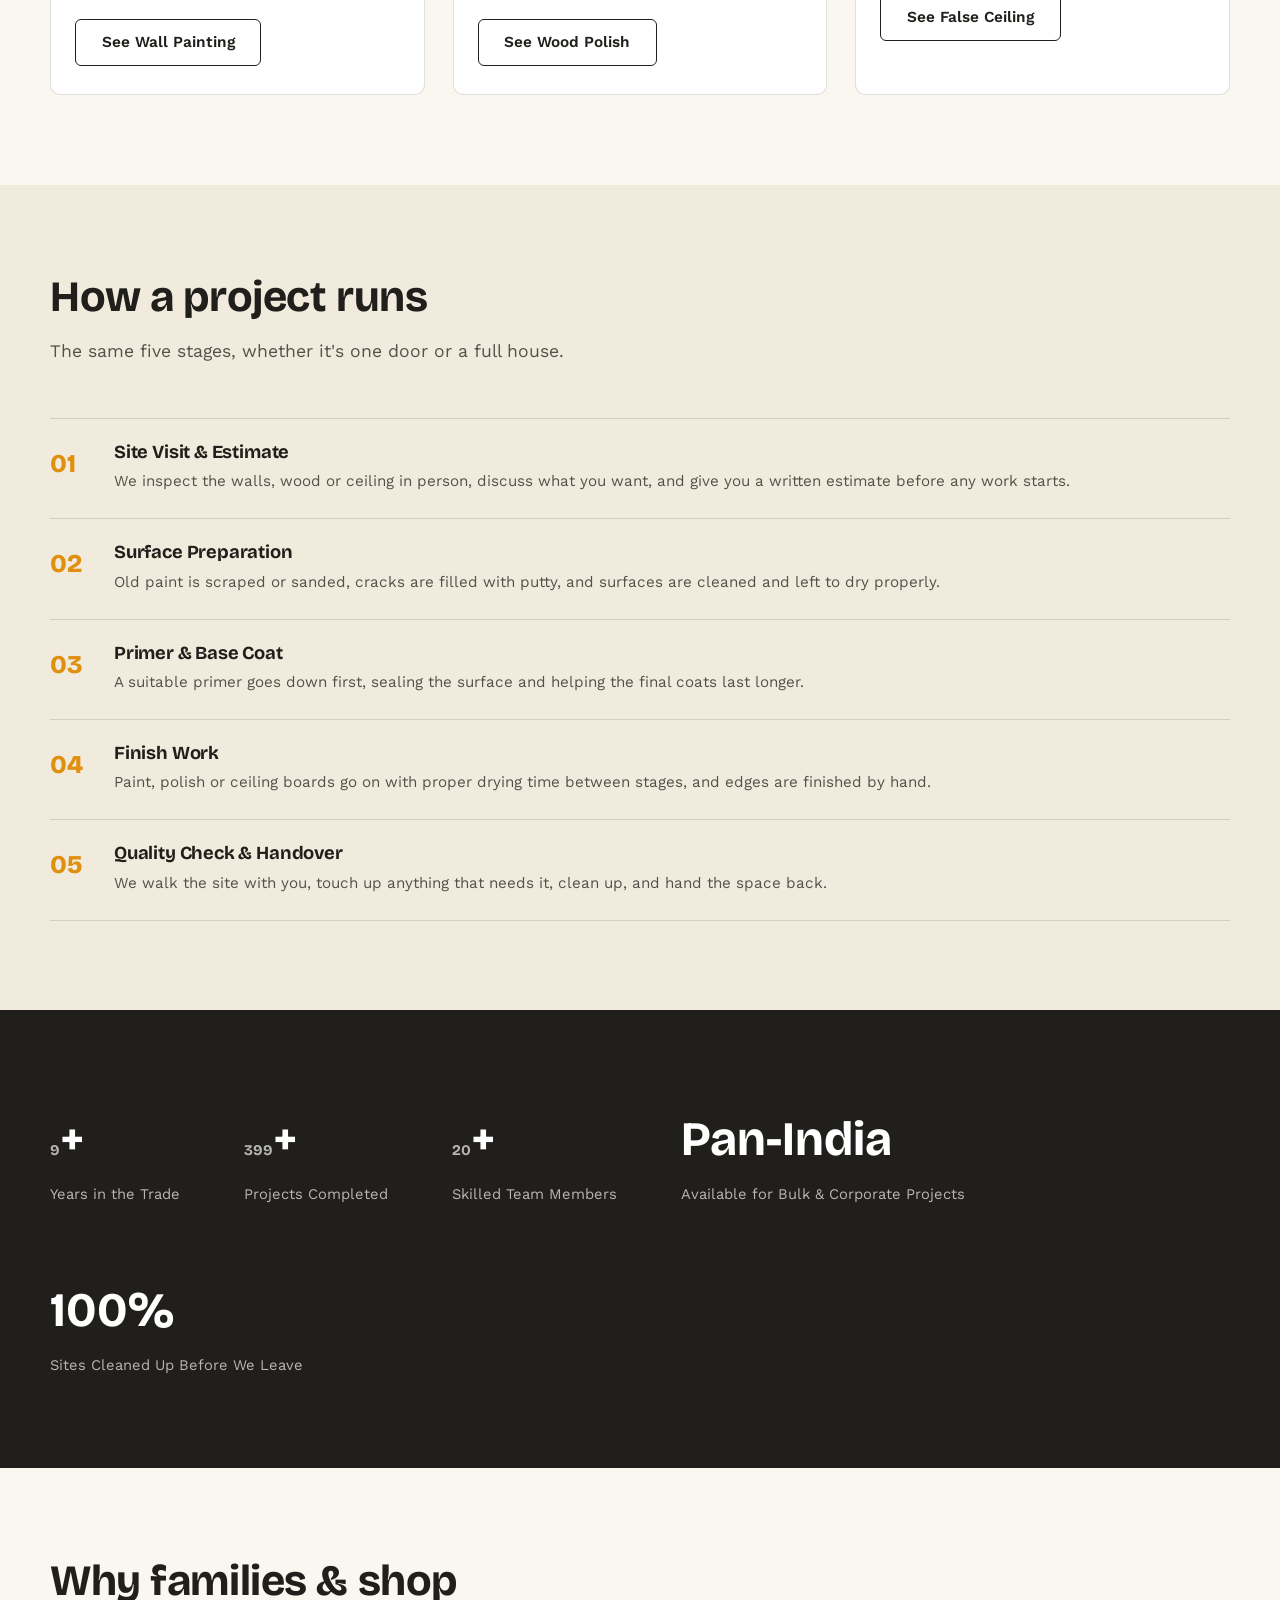
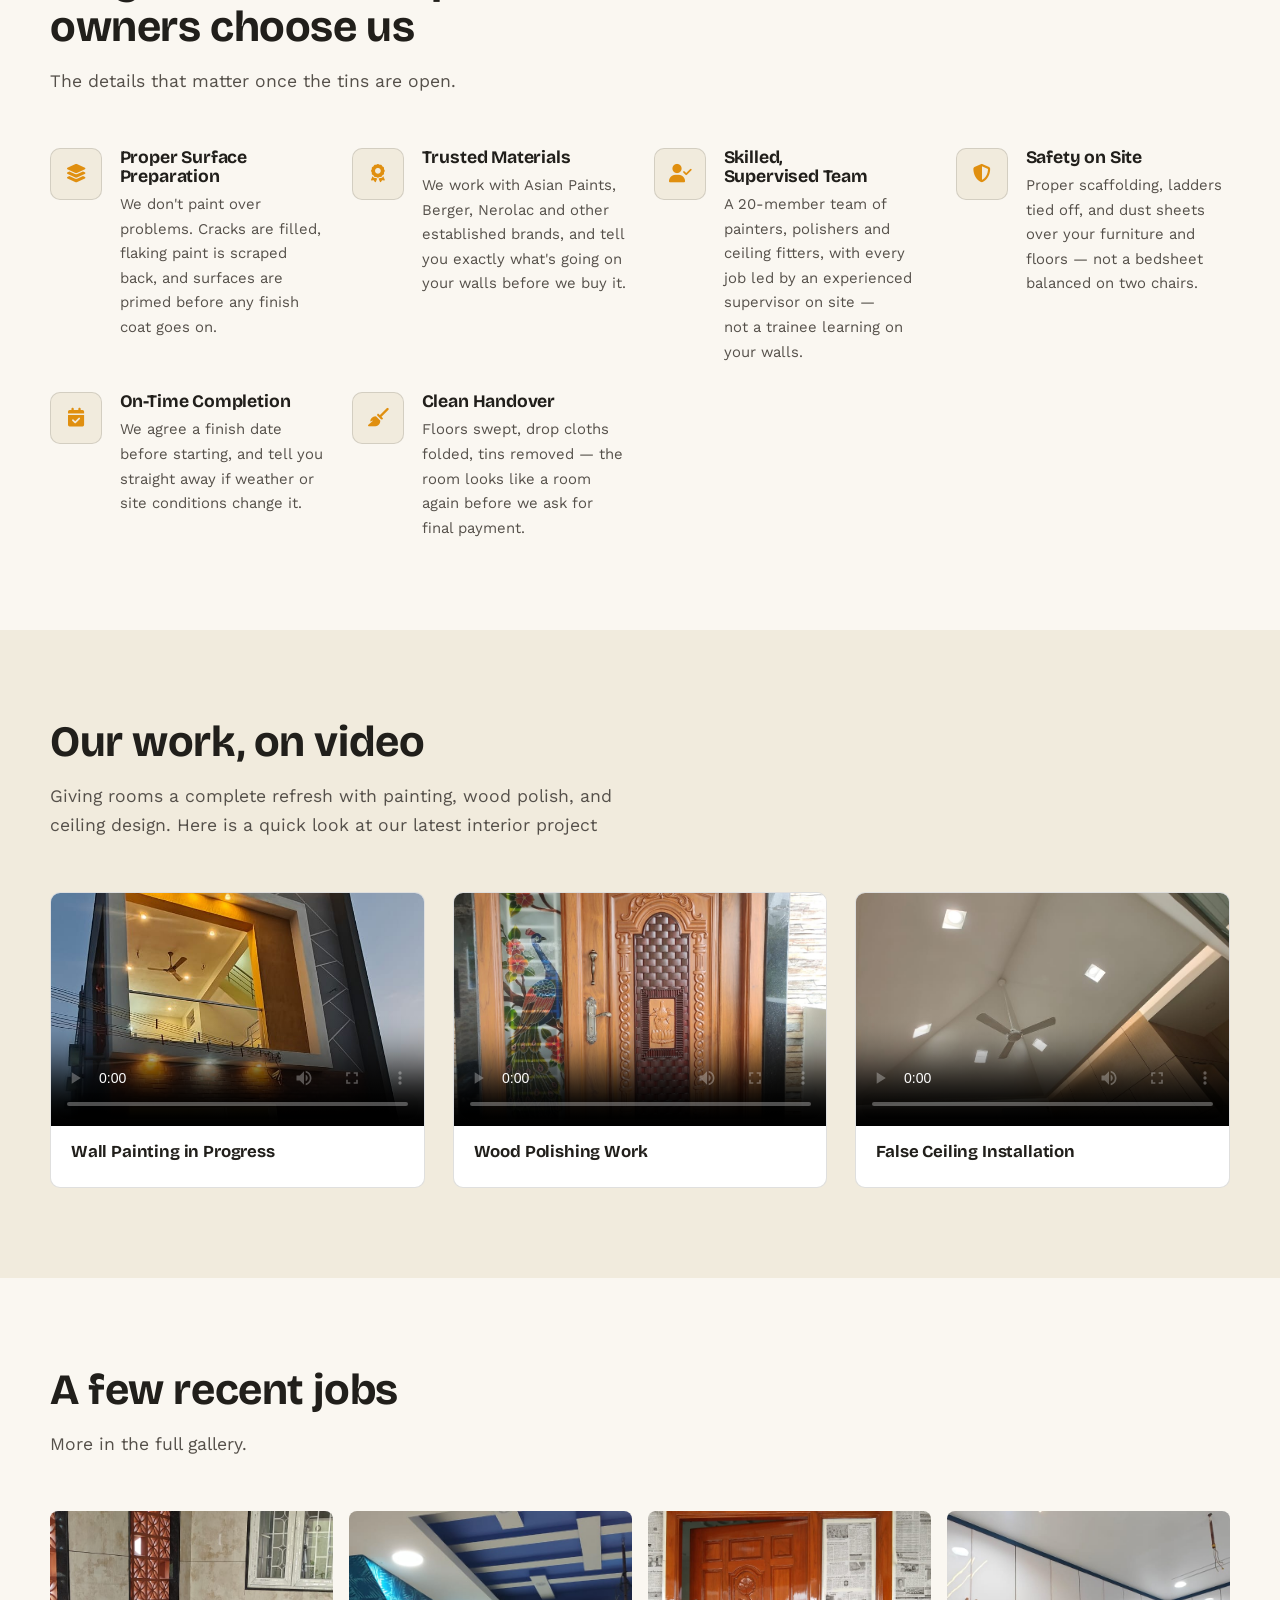
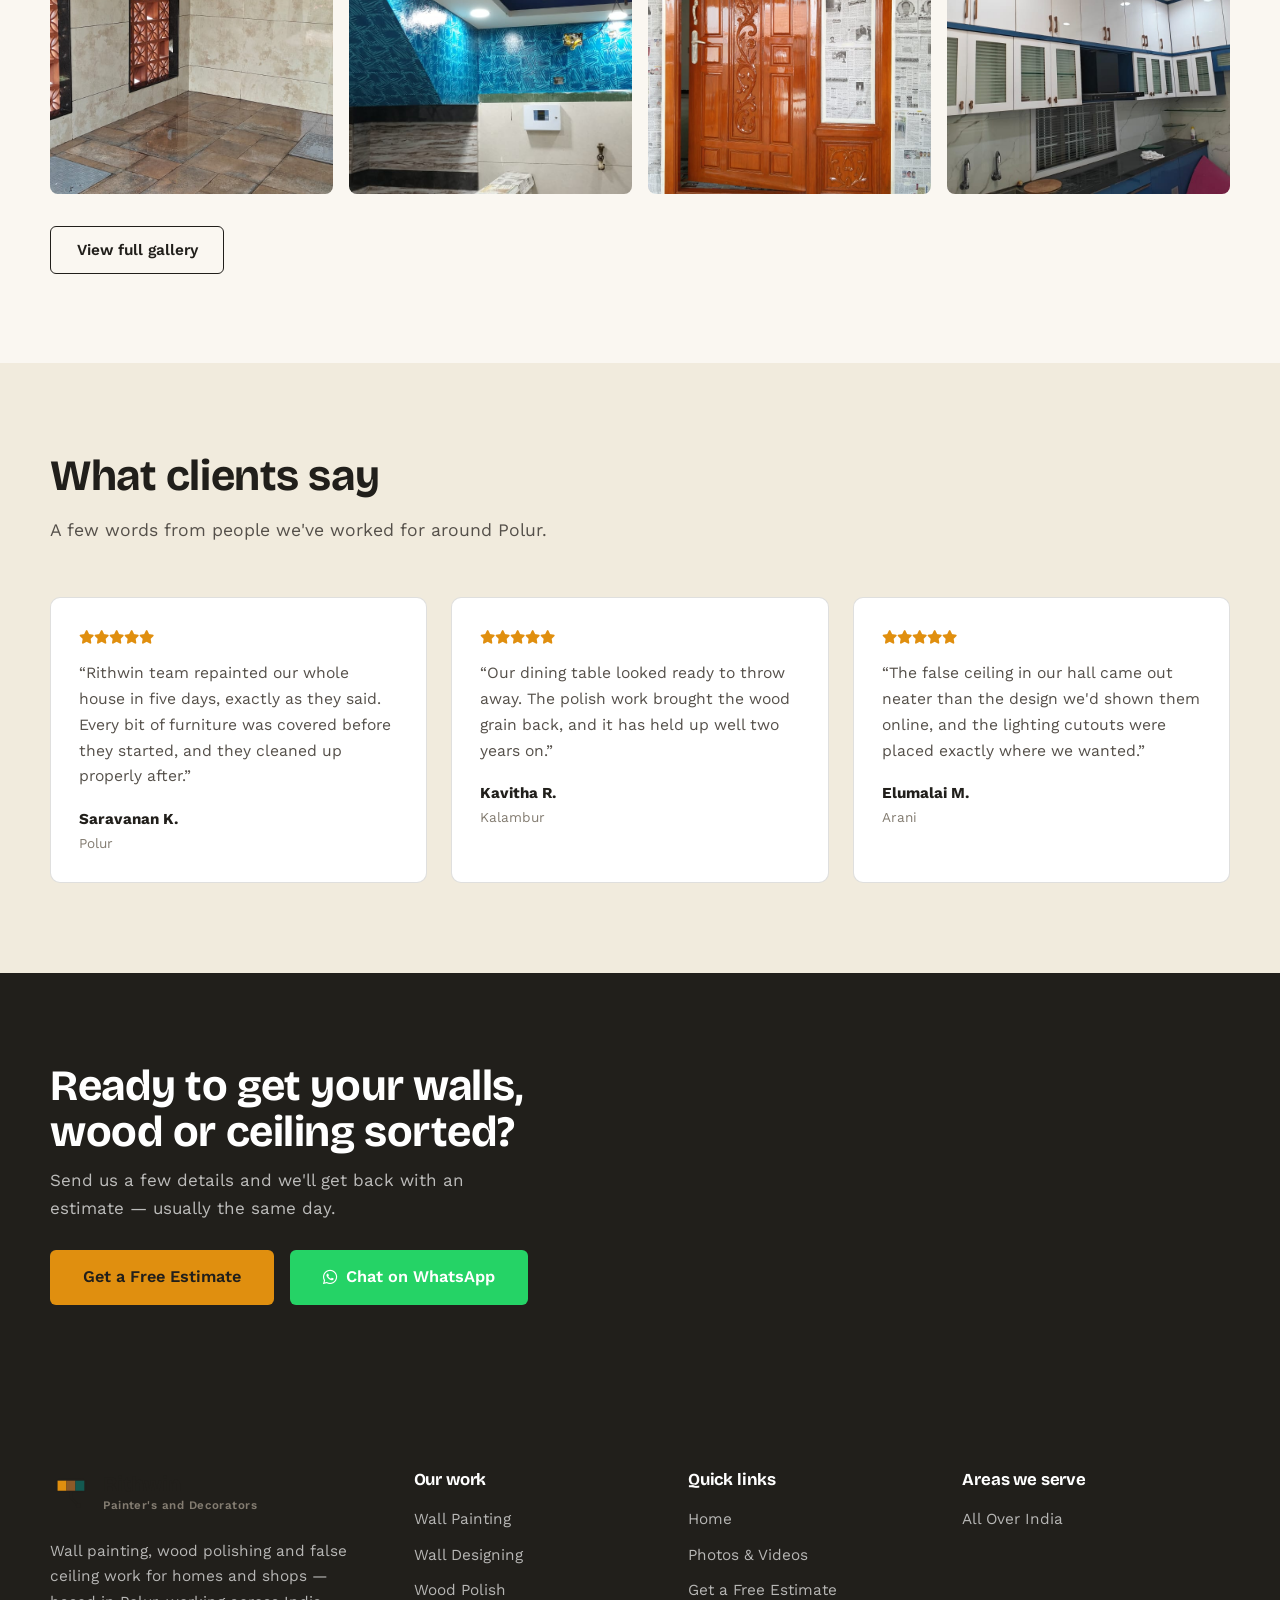
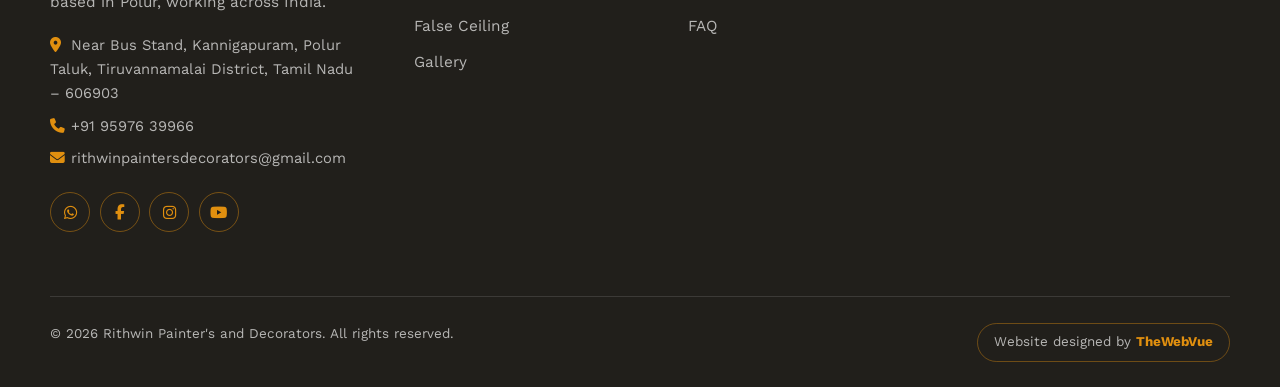
==== commit 6602ed59: "Update index.html" ====
--- a/index.html
+++ b/index.html
@@ -177,7 +177,7 @@
         </div>
 
         <div class="hero-media">
-          <img src="assets/main.jpeg" alt="A painter rolling fresh paint onto an interior wall" width="1000" height="1250" fetchpriority="high">
+          <img src="assets/main2.jpeg" alt="A painter rolling fresh paint onto an interior wall" width="1000" height="1250" fetchpriority="high">
           <div class="hero-media-badge">
             <i class="fa-solid fa-shield-halved" aria-hidden="true"></i>
             <span>12-month workmanship warranty on every painting job</span>
--- a/style.css
+++ b/style.css
@@ -1,5 +1,5 @@
 /* =========================================================
-   Rithwin's Pro Painters — shared stylesheet
+   Rithwin Painter's and Decorators — shared stylesheet
    ========================================================= */
 
 /* =========================================================
